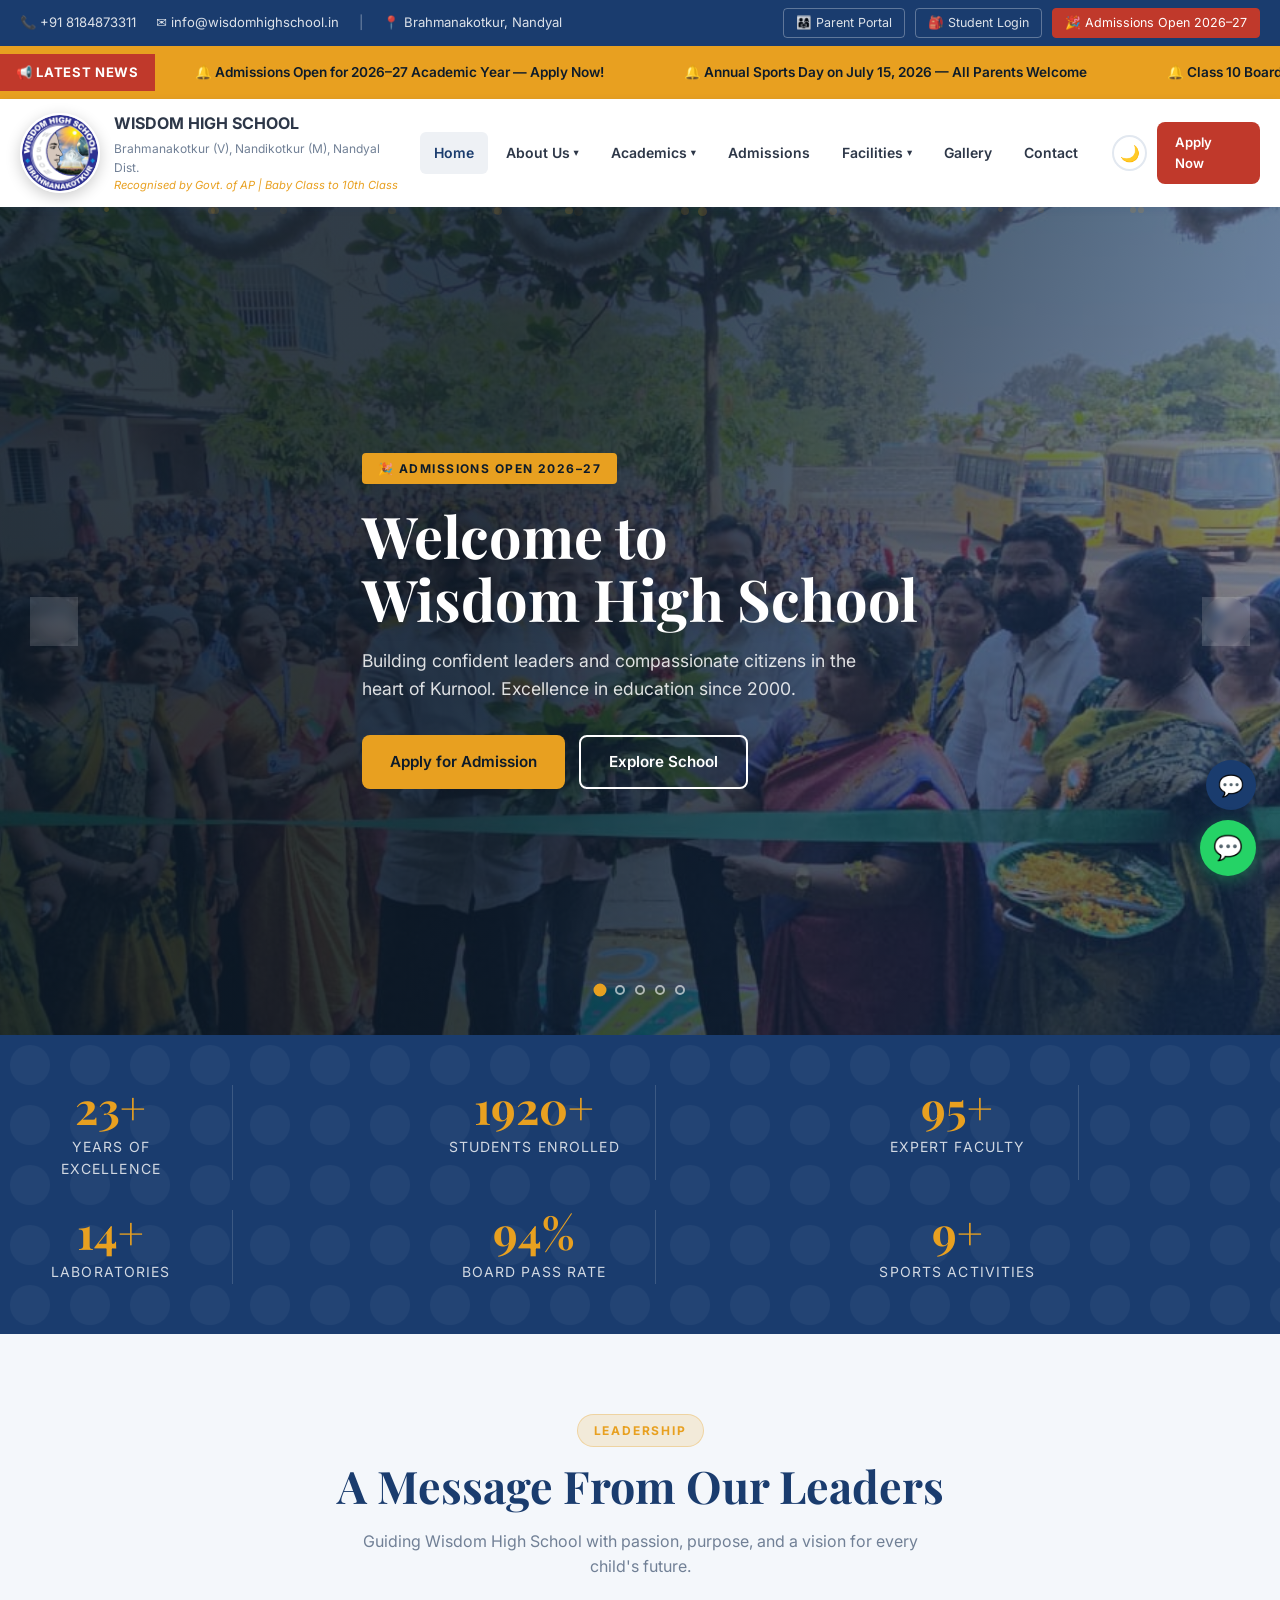
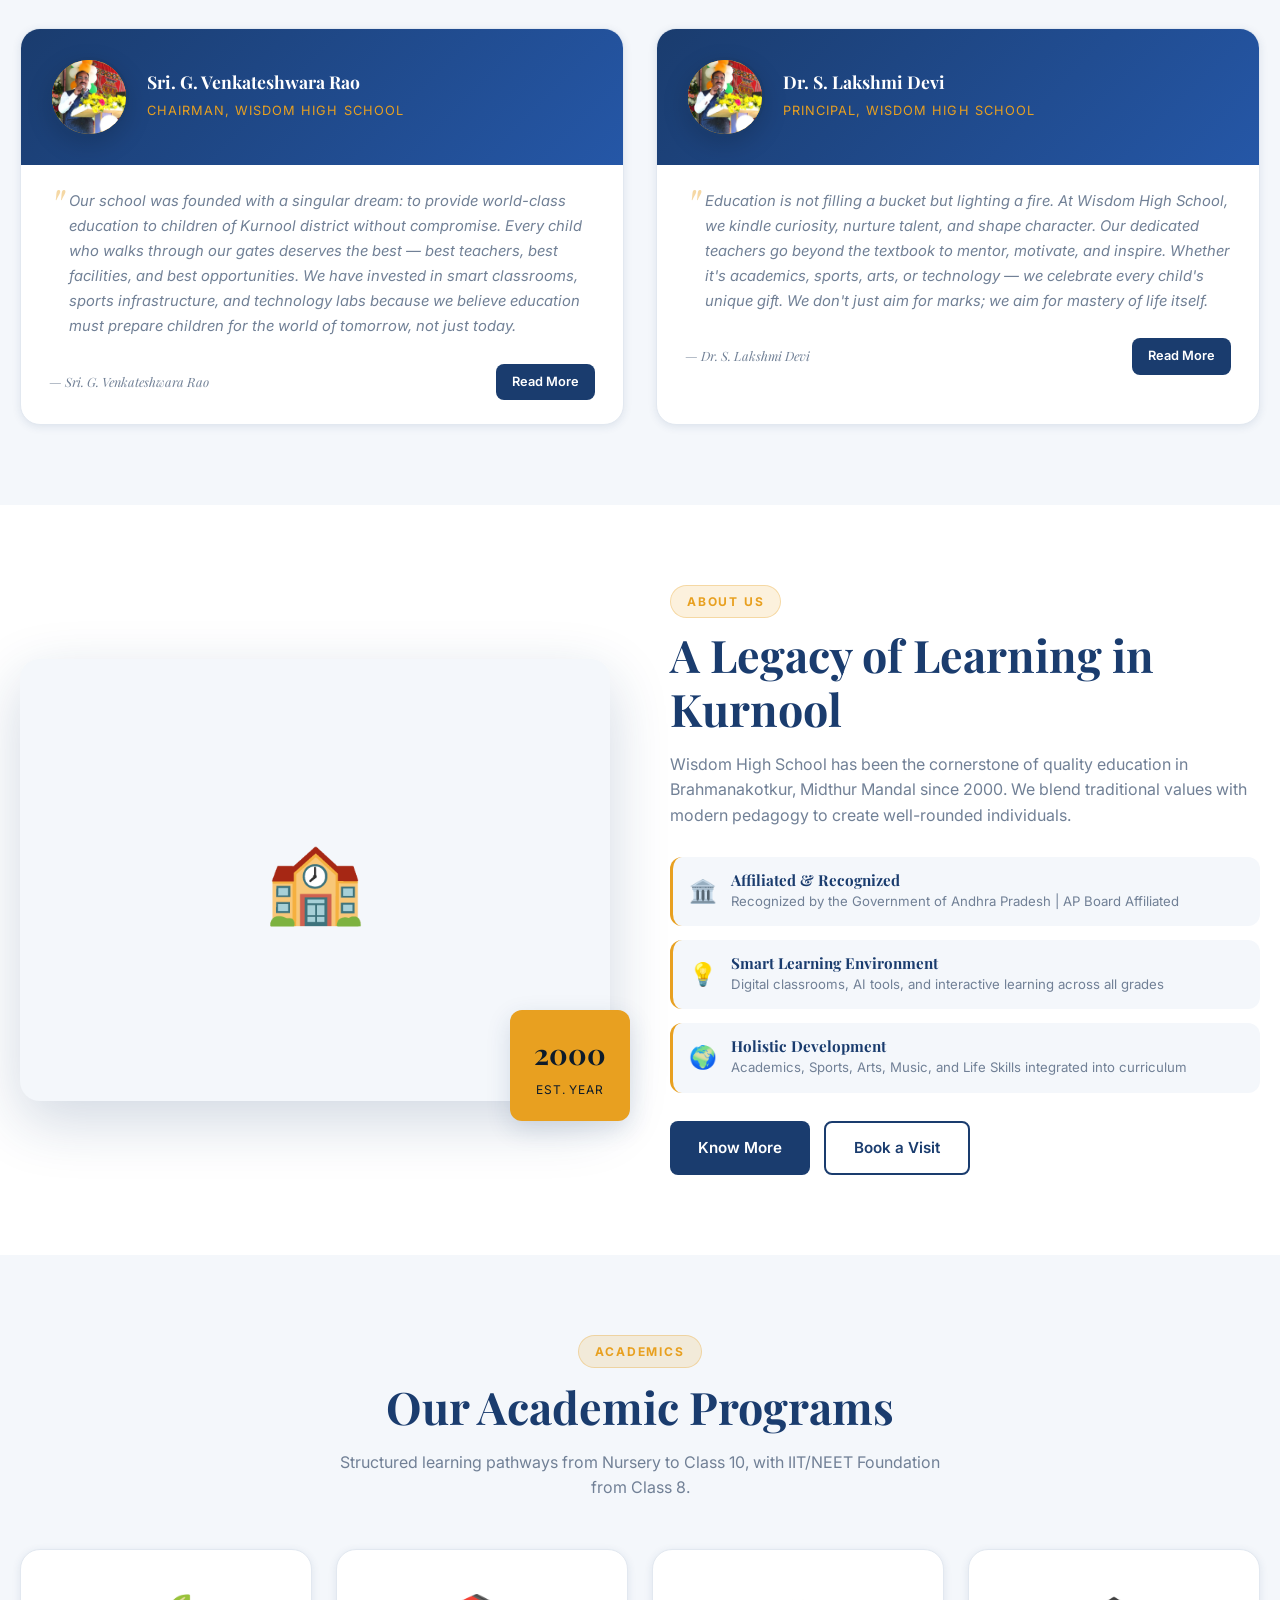
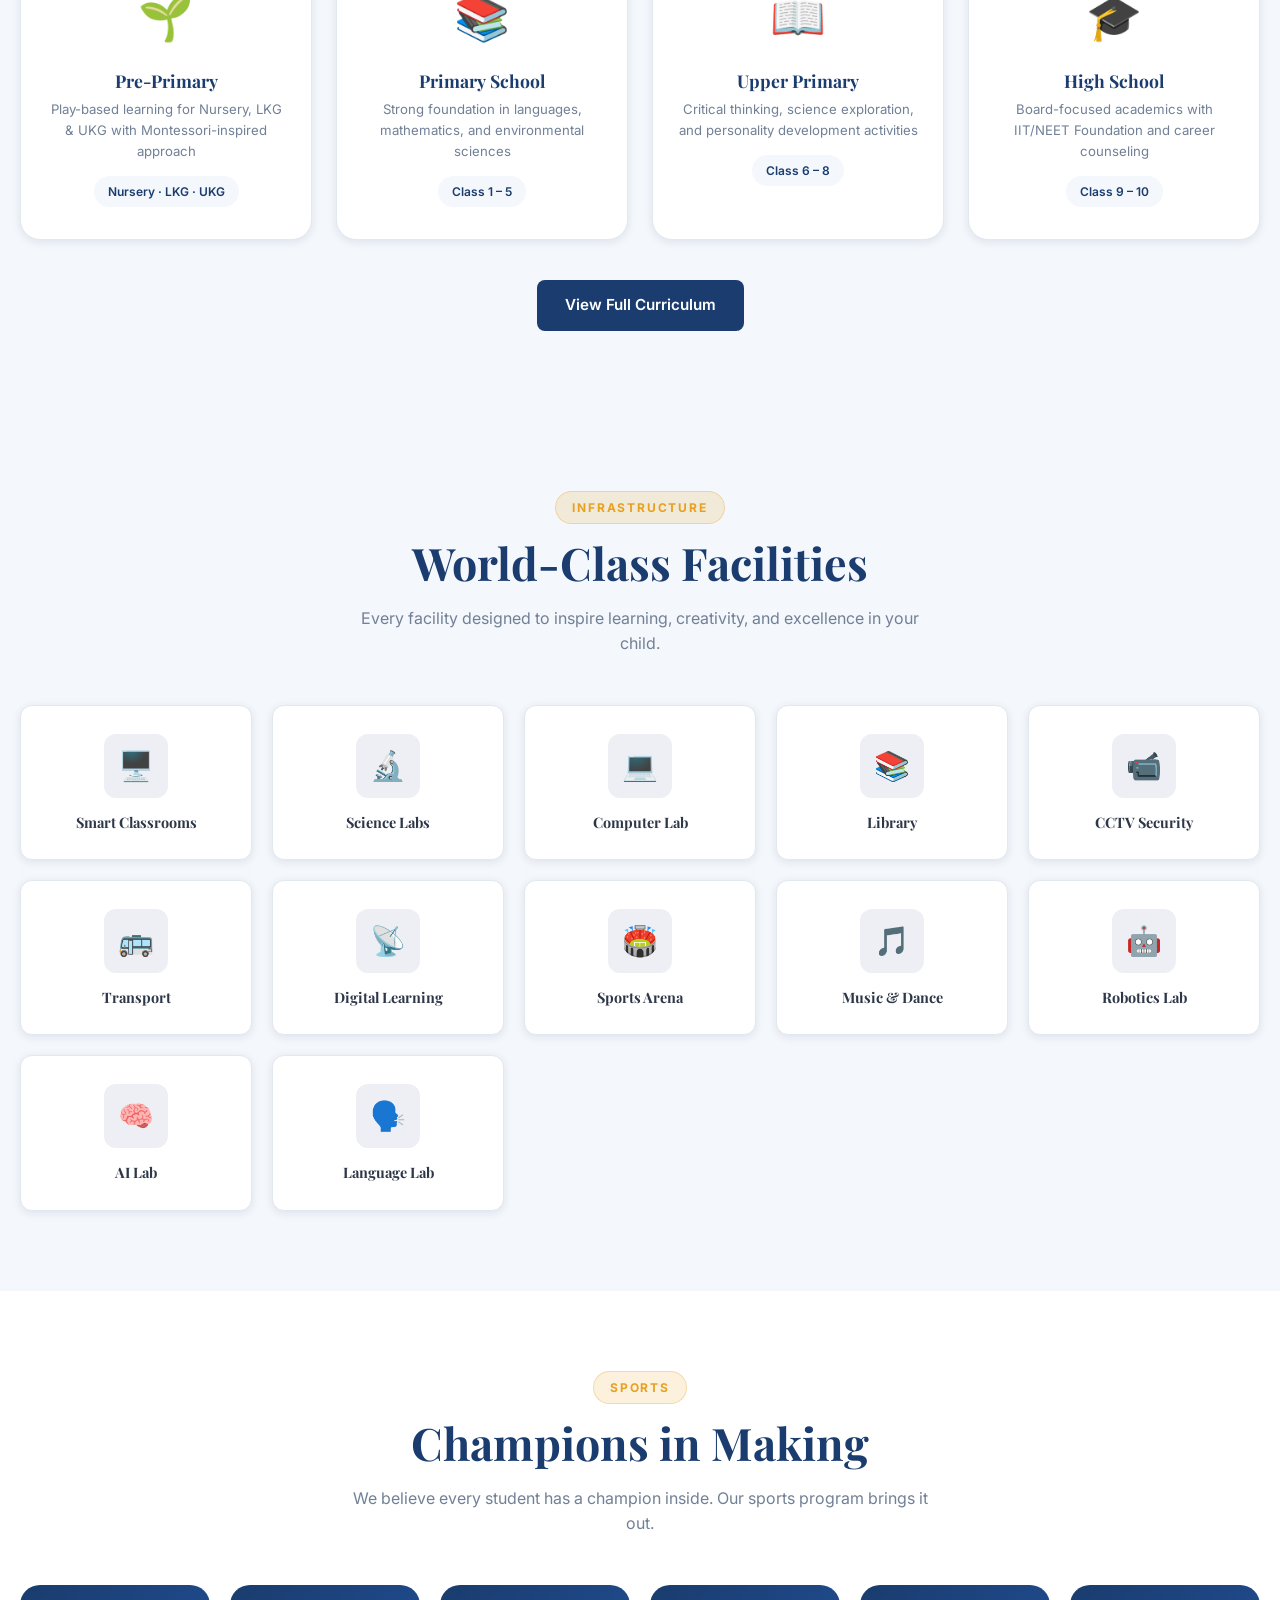
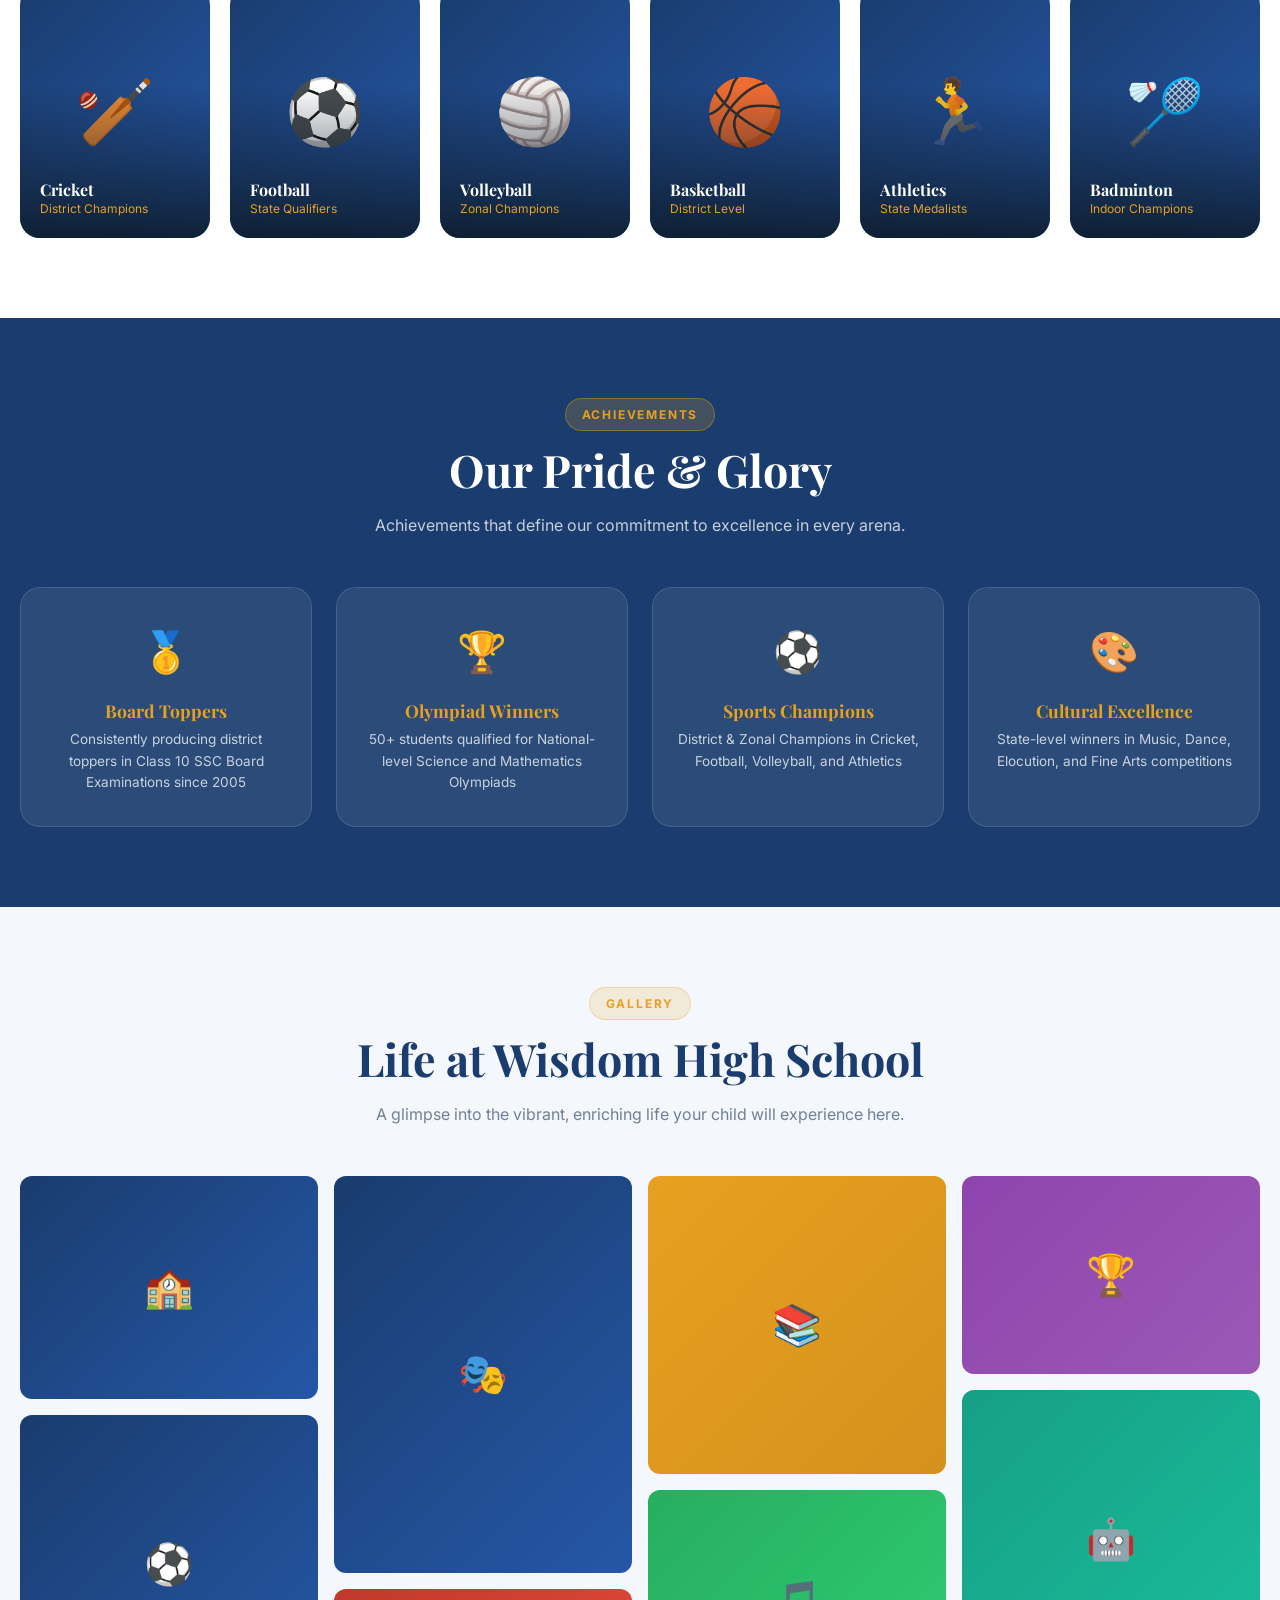
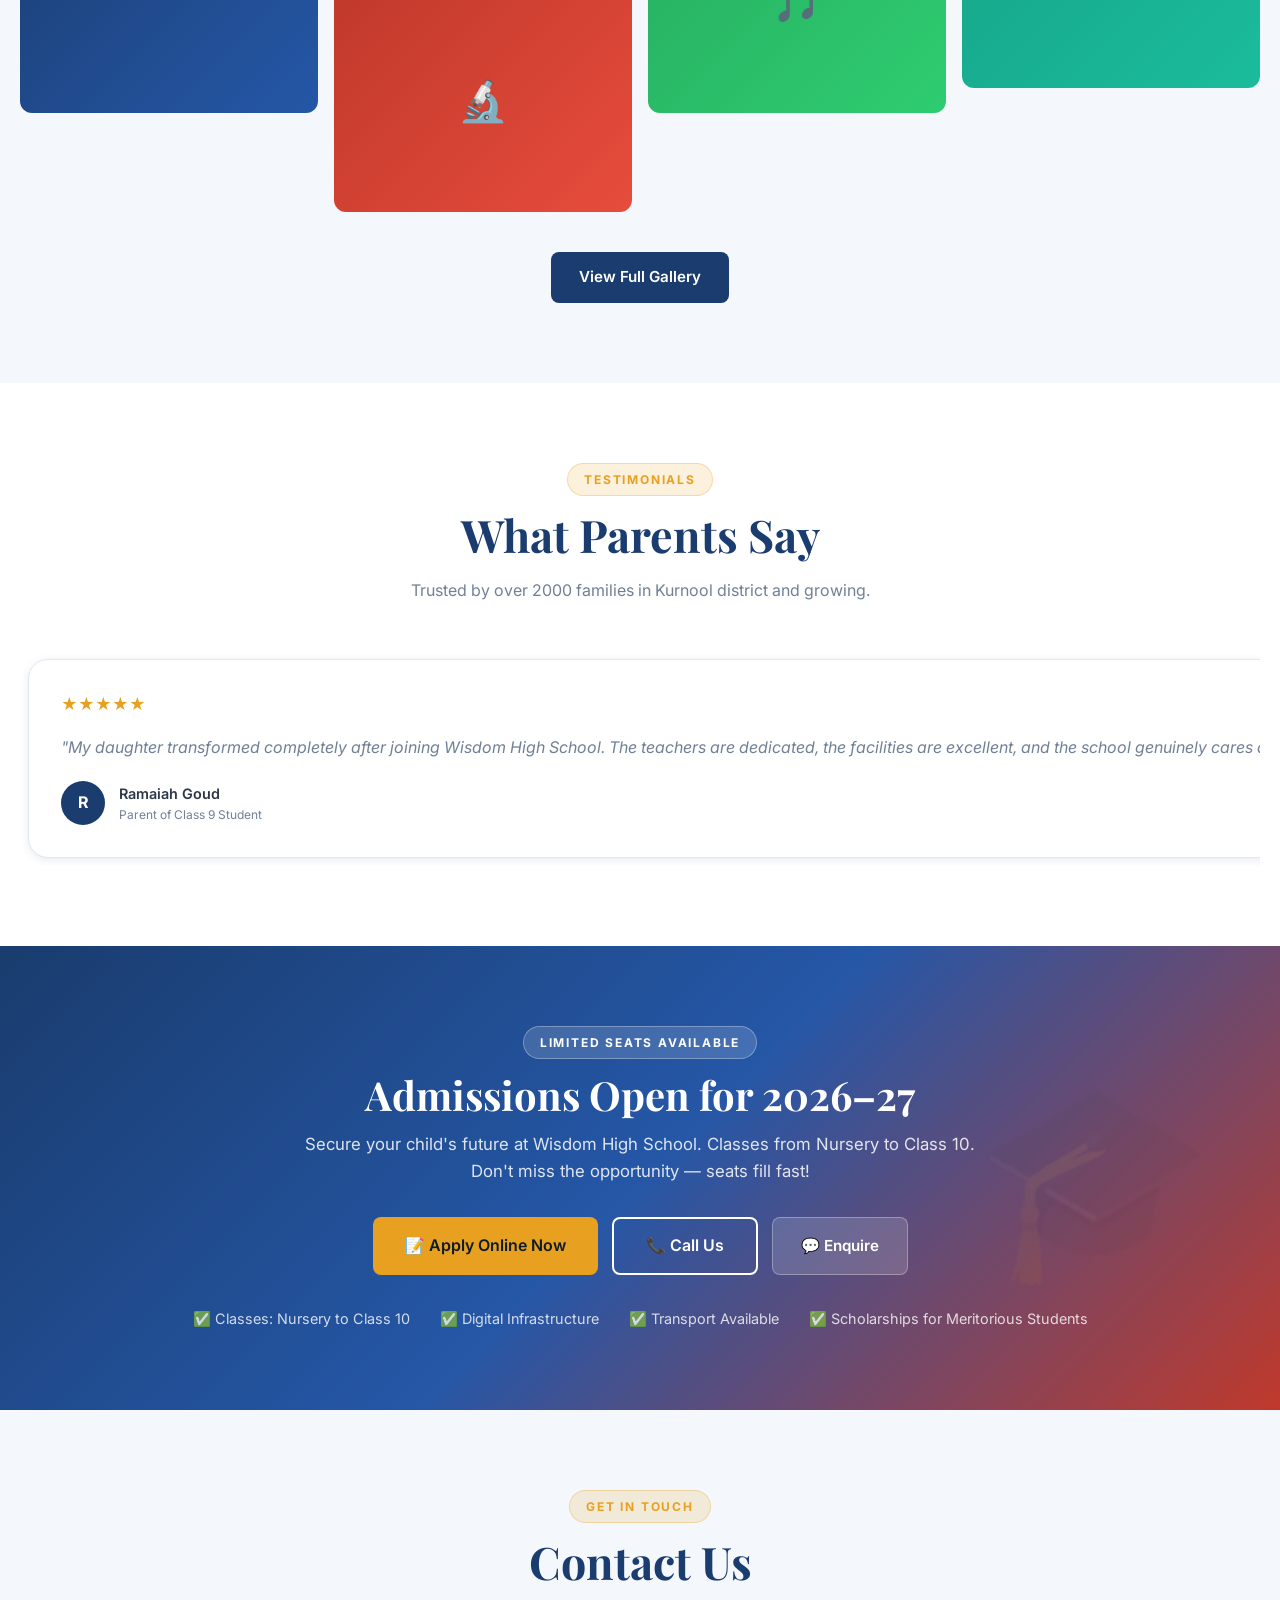
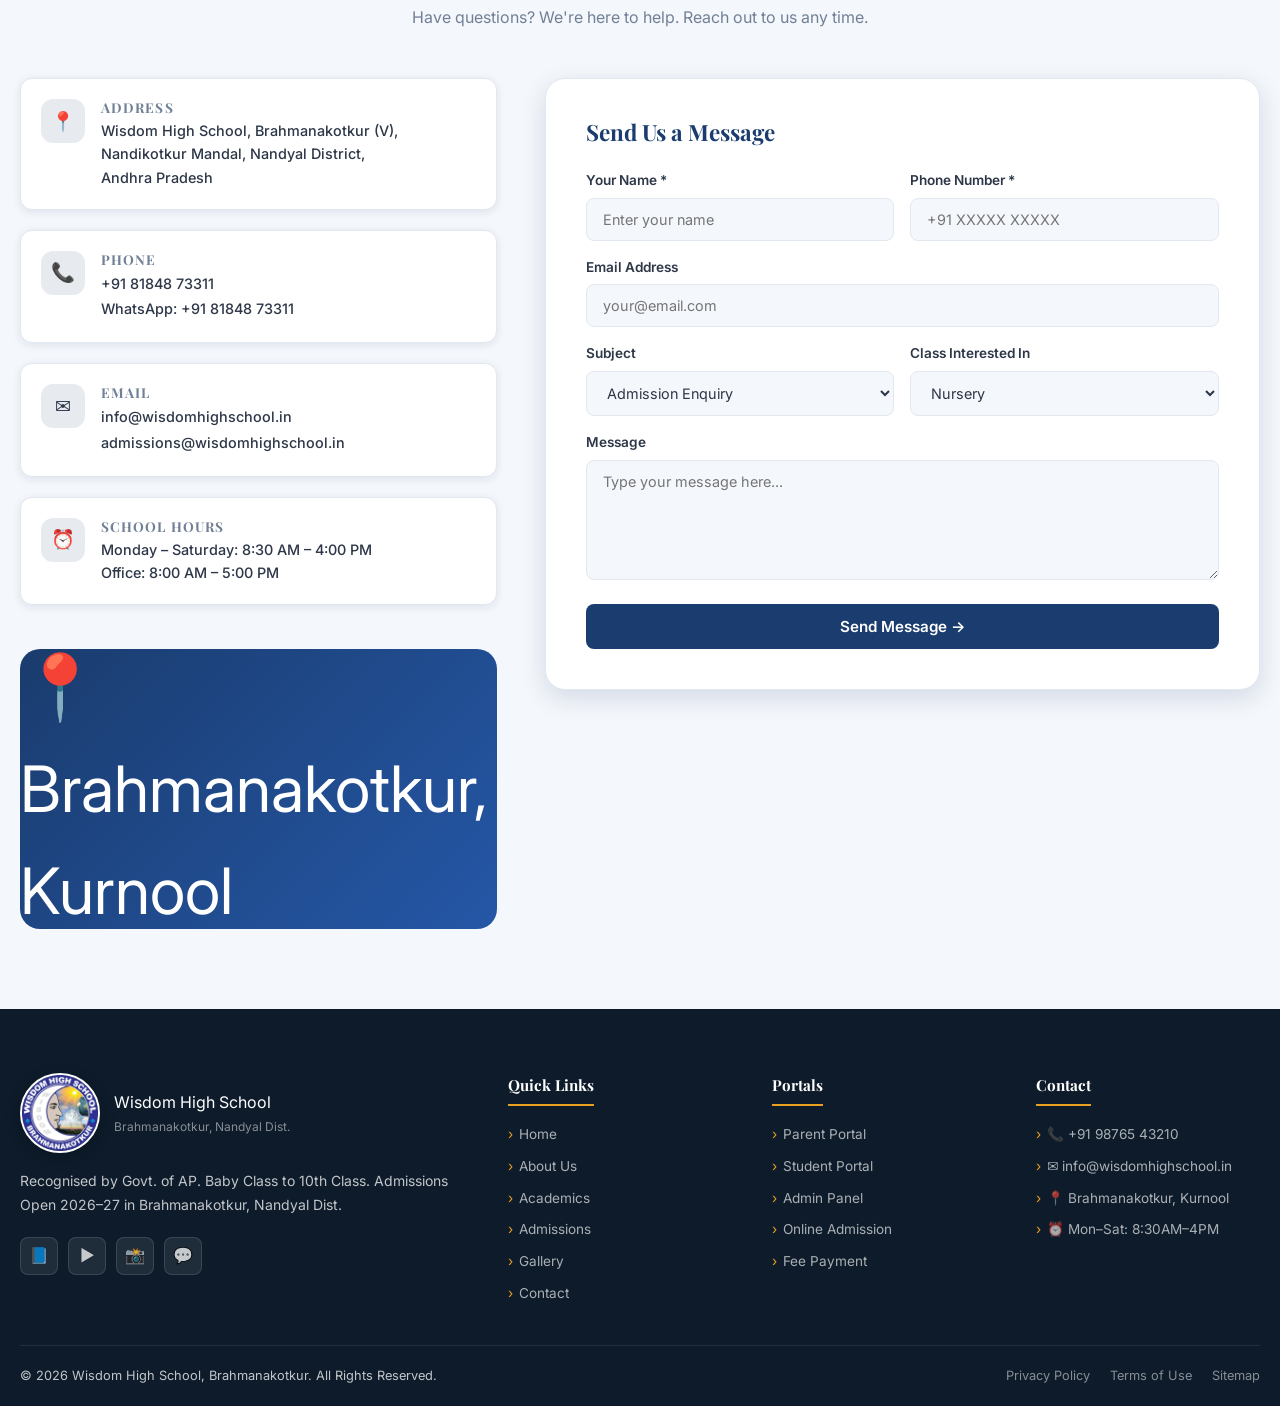
==== index.html @ b9696d8a "Add files via upload" ====
<!DOCTYPE html>
<html lang="en">
<head>
  <meta charset="UTF-8" />
  <meta name="viewport" content="width=device-width, initial-scale=1.0" />
  <title>Wisdom High School | Brahmanakotkur, Nandyal Dist.</title>
  <meta name="description" content="Wisdom High School, Brahmanakotkur, Nandikotkur (M), Nandyal Dist. – Recognised by Govt. of AP. Admissions open 2026–27." />
  <meta name="keywords" content="Wisdom High School, Brahmanakotkur, Nandyal, Nandikotkur, school admissions" />
  <link rel="preconnect" href="https://fonts.googleapis.com" />
  <link href="https://fonts.googleapis.com/css2?family=Playfair+Display:wght@600;700;800&family=Inter:wght@400;500;600;700&display=swap" rel="stylesheet" />
  <link rel="stylesheet" href="assets/css/style.css" />
  <link rel="icon" href="data:image/svg+xml,<svg xmlns='http://www.w3.org/2000/svg' viewBox='0 0 100 100'><text y='.9em' font-size='90'>🏫</text></svg>" />
</head>
<body>

<!-- Loading Screen -->
<div id="loader">
  <div style="background-image: url('assets/icons/logo.jpg');"></div>
  <div class="loader-text">WISDOM HIGH SCHOOL</div>
  <div class="loader-bar"><div class="loader-progress"></div></div>
</div>

<!-- Top Bar -->
<div id="topbar">
  <div class="container">
    <div class="topbar-inner">
      <div class="topbar-left">
        <a href="tel:+91 8184873311">📞 +91 8184873311</a>
        <a href="mailto:info@wisdomhighschool.in">✉️ info@wisdomhighschool.in</a>
        <span style="color:rgba(255,255,255,0.4)">|</span>
        <a href="#"><span>📍</span> Brahmanakotkur, Nandyal</a>
      </div>
      <div class="topbar-right">
        <a href="portal/parent.html">👨‍👩‍👧 Parent Portal</a>
        <a href="portal/student.html">🎒 Student Login</a>
        <a href="admissions.html" class="admission-btn">🎉 Admissions Open 2026–27</a>
      </div>
    </div>
  </div>
</div>

<!-- News Marquee -->
<div id="news-marquee">
  <div style="display:flex;align-items:center;">
    <div class="marquee-label">📢 LATEST NEWS</div>
    <div style="overflow:hidden;flex:1;">
      <div class="marquee-track">
        <span>Admissions Open for 2026–27 Academic Year — Apply Now!</span>
        <span>Annual Sports Day on July 15, 2026 — All Parents Welcome</span>
        <span>Class 10 Board Results: 98% Pass Rate — Congratulations!</span>
        <span>New Robotics Lab Inaugurated — State-of-the-Art Facilities</span>
        <span>Summer Vacation: June 1 – July 10, 2026</span>
        <span>IIT/NEET Foundation Classes Starting August 2026</span>
        <span>Admissions Open for 2026–27 Academic Year — Apply Now!</span>
        <span>Annual Sports Day on July 15, 2026 — All Parents Welcome</span>
        <span>Class 10 Board Results: 98% Pass Rate — Congratulations!</span>
        <span>New Robotics Lab Inaugurated — State-of-the-Art Facilities</span>
        <span>Summer Vacation: June 1 – July 10, 2026</span>
        <span>IIT/NEET Foundation Classes Starting August 2026</span>
      </div>
    </div>
  </div>
</div>

<!-- Header -->
<header id="header">
  <div class="container">
    <div class="header-inner">
      <a href="index.html" class="logo-wrap">
        <div class="logo-icon">
    <img src="assets/icons/logo.jpg" alt="School Logo">
</div>
        <div class="logo-text">
          <div class="school-name"><b>WISDOM HIGH SCHOOL</b></div>
          <div class="school-location">Brahmanakotkur (V), Nandikotkur (M), Nandyal Dist.</div>
          <div class="school-tagline">Recognised by Govt. of AP | Baby Class to 10th Class</div>
        </div>
      </a>
      <nav class="main-nav">
        <div class="nav-item">
          <a href="index.html" class="nav-link active">Home</a>
        </div>
        <div class="nav-item">
          <a href="about.html" class="nav-link">About Us <span class="chevron">▾</span></a>
          <div class="dropdown">
            <a href="about.html#vision">🎯 Vision & Mission</a>
            <a href="about.html#management">👥 Management</a>
            <a href="about.html#faculty">🧑‍🏫 Faculty</a>
            <a href="about.html#timeline">📅 Our Journey</a>
          </div>
        </div>
        <div class="nav-item">
          <a href="academics.html" class="nav-link">Academics <span class="chevron">▾</span></a>
          <div class="dropdown">
            <a href="academics.html#preprimary">🌱 Pre-Primary</a>
            <a href="academics.html#primary">📚 Primary</a>
            <a href="academics.html#secondary">📖 Secondary</a>
            <a href="academics.html#highschool">🎓 High School</a>
            <a href="academics.html#results">🏆 Board Results</a>
          </div>
        </div>
        <div class="nav-item">
          <a href="admissions.html" class="nav-link">Admissions</a>
        </div>
        <div class="nav-item">
          <a href="index.html#facilities" class="nav-link">Facilities <span class="chevron">▾</span></a>
          <div class="dropdown">
            <a href="index.html#facilities">🏛️ Infrastructure</a>
            <a href="index.html#sports">⚽ Sports</a>
            <a href="index.html#facilities">🔬 Labs</a>
            <a href="index.html#facilities">📚 Library</a>
          </div>
        </div>
        <div class="nav-item">
          <a href="gallery.html" class="nav-link">Gallery</a>
        </div>
        <div class="nav-item">
          <a href="contact.html" class="nav-link">Contact</a>
        </div>
      </nav>
      <div class="header-actions">
        <button id="darkToggle" title="Toggle Dark Mode">🌙</button>
        <a href="admissions.html" class="btn btn-accent" style="font-size:0.82rem;padding:10px 18px;">Apply Now</a>
        <button id="mobileMenuBtn" aria-label="Open menu">
          <span></span><span></span><span></span>
        </button>
      </div>
    </div>
    <!-- Mobile Menu -->
    <div id="mobileMenu">
      <a href="index.html" class="mobile-nav-link">🏠 Home</a>
      <a href="about.html" class="mobile-nav-link">ℹ️ About Us</a>
      <a href="academics.html" class="mobile-nav-link">📚 Academics</a>
      <a href="admissions.html" class="mobile-nav-link">📝 Admissions</a>
      <a href="gallery.html" class="mobile-nav-link">🖼️ Gallery</a>
      <a href="contact.html" class="mobile-nav-link">📞 Contact</a>
      <a href="portal/parent.html" class="mobile-nav-link">👨‍👩‍👧 Parent Portal</a>
      <a href="portal/student.html" class="mobile-nav-link">🎒 Student Portal</a>
    </div>
  </div>
</header>

<!-- HERO SECTION -->
<section id="hero">
  <div id="particles"></div>

  <!-- Slide 1 -->
  <div class="hero-slide">
    <div class="hero-bg" style="background-image: url('assets/images/hero-slide-1.jpg');"></div>
    <div class="hero-overlay"></div>
    <div class="container">
      <div class="hero-content">
        <div class="hero-tag">🎉 Admissions Open 2026–27</div>
        <h1>Welcome to<br>Wisdom High School</h1>
        <p>Building confident leaders and compassionate citizens in the heart of Kurnool. Excellence in education since 2000.</p>
        <div class="hero-btns">
          <a href="admissions.html" class="btn btn-secondary">Apply for Admission</a>
          <a href="about.html" class="btn btn-outline">Explore School</a>
        </div>
      </div>
    </div>
  </div>

  <!-- Slide 2 -->
  <div class="hero-slide">
    <div class="hero-bg" style="background-image: url('assets/images/hero-slide-2.jpg');"></div>
    <div class="hero-overlay"></div>
    <div class="container">
      <div class="hero-content">
        <div class="hero-tag">🖥️ Digital Learning</div>
        <h1>Smart Classrooms<br>for Smart Minds</h1>
        <p>State-of-the-art digital infrastructure with interactive boards, AI tools, and digital learning platforms in every classroom.</p>
        <div class="hero-btns">
          <a href="index.html#facilities" class="btn btn-secondary">View Facilities</a>
          <a href="contact.html" class="btn btn-outline">Book a Visit</a>
        </div>
      </div>
    </div>
  </div>

  <!-- Slide 3 -->
  <div class="hero-slide">
    <div class="hero-bg" style="background-image: url('assets/images/hero-slide-3.jpg');"></div>
    <div class="hero-overlay"></div>
    <div class="container">
      <div class="hero-content">
        <div class="hero-tag">⚽ Sports Excellence</div>
        <h1>Champions on<br>Every Field</h1>
        <p>District and State level champions in Cricket, Football, Athletics, and more. Grooming tomorrow's champions today.</p>
        <div class="hero-btns">
          <a href="index.html#sports" class="btn btn-secondary">View Sports</a>
          <a href="index.html#achievements" class="btn btn-outline">Our Achievements</a>
        </div>
      </div>
    </div>
  </div>

  <!-- Slide 4 -->
  <div class="hero-slide">
    <div class="hero-bg" style="background-image: url('assets/images/hero-slide-4.jpg');"></div>
    <div class="hero-overlay"></div>
    <div class="container">
      <div class="hero-content">
        <div class="hero-tag">🔬 IIT / NEET Foundation</div>
        <h1>Your Path to<br>IIT & NEET Starts Here</h1>
        <p>Specialized foundation courses from Class 8 onwards. Expert faculty, structured curriculum, and proven results.</p>
        <div class="hero-btns">
          <a href="academics.html" class="btn btn-secondary">View Academics</a>
          <a href="admissions.html" class="btn btn-outline">Enquire Now</a>
        </div>
      </div>
    </div>
  </div>

  <!-- Slide 5 -->
  <div class="hero-slide">
    <div class="hero-bg" style="background-image: url('assets/images/hero-slide-5.jpg');"></div>
    <div class="hero-overlay"></div>
    <div class="container">
      <div class="hero-content">
        <div class="hero-tag">🏆 25+ Years of Excellence</div>
        <h1>Trusted by<br>2000+ Families</h1>
        <p>A legacy of academic excellence, holistic development, and character building that parents in Kurnool have trusted for over two decades.</p>
        <div class="hero-btns">
          <a href="about.html" class="btn btn-secondary">Our Story</a>
          <a href="gallery.html" class="btn btn-outline">View Gallery</a>
        </div>
      </div>
    </div>
  </div>

  <!-- Controls -->
  <button class="hero-arrow" id="heroPrev">‹</button>
  <button class="hero-arrow" id="heroNext">›</button>
  <div class="hero-controls">
    <div class="hero-dot"></div>
    <div class="hero-dot"></div>
    <div class="hero-dot"></div>
    <div class="hero-dot"></div>
    <div class="hero-dot"></div>
  </div>
</section>

<!-- STATS -->
<section id="stats">
  <div class="container">
    <div class="stats-grid">
      <div class="stat-item" data-aos="zoom-in" data-aos-delay="0">
        <span class="stat-number"><span class="counter" data-target="25">0</span><span class="stat-suffix">+</span></span>
        <span class="stat-label">Years of Excellence</span>
      </div>
      <div class="stat-divider"></div>
      <div class="stat-item" data-aos="zoom-in" data-aos-delay="100">
        <span class="stat-number"><span class="counter" data-target="2000">0</span><span class="stat-suffix">+</span></span>
        <span class="stat-label">Students Enrolled</span>
      </div>
      <div class="stat-divider"></div>
      <div class="stat-item" data-aos="zoom-in" data-aos-delay="200">
        <span class="stat-number"><span class="counter" data-target="100">0</span><span class="stat-suffix">+</span></span>
        <span class="stat-label">Expert Faculty</span>
      </div>
      <div class="stat-divider"></div>
      <div class="stat-item" data-aos="zoom-in" data-aos-delay="300">
        <span class="stat-number"><span class="counter" data-target="15">0</span><span class="stat-suffix">+</span></span>
        <span class="stat-label">Laboratories</span>
      </div>
      <div class="stat-divider"></div>
      <div class="stat-item" data-aos="zoom-in" data-aos-delay="400">
        <span class="stat-number"><span class="counter" data-target="98">0</span><span class="stat-suffix">%</span></span>
        <span class="stat-label">Board Pass Rate</span>
      </div>
      <div class="stat-divider"></div>
      <div class="stat-item" data-aos="zoom-in" data-aos-delay="500">
        <span class="stat-number"><span class="counter" data-target="10">0</span><span class="stat-suffix">+</span></span>
        <span class="stat-label">Sports Activities</span>
      </div>
    </div>
  </div>
</section>

<!-- MESSAGES -->
<section class="section-pad messages-section">
  <div class="container">
    <div class="text-center" data-aos="fade-up">
      <div class="section-tag">Leadership</div>
      <h2 class="section-title">A Message From Our Leaders</h2>
      <p class="section-sub">Guiding Wisdom High School with passion, purpose, and a vision for every child's future.</p>
    </div>
    <div class="messages-grid">
      <!-- Chairman -->
      <div class="message-card" data-aos="fade-right">
        <div class="message-header">
          <div class="message-avatar">
    <img src="assets/images/founder.jpg" alt="Founder - Sri. G. Venkateshwara Rao">
</div><style>.message-avatar{
    width: 80px;
    height: 80px;
    border-radius: 50%;
    overflow: hidden;
    flex-shrink: 0;

    border: 3px solid var(--primary);
    box-shadow: 0 8px 25px rgba(0,0,0,0.15);

    transition: all 0.3s ease;
}

.message-avatar img{
    width: 100%;
    height: 100%;
    object-fit: cover;
    display: block;
}

.message-avatar:hover{
    transform: scale(1.05);
}</style>
          <div class="message-person">
            <h3>Sri. G. Venkateshwara Rao</h3>
            <span>Chairman, Wisdom High School</span>
          </div>
        </div>
        <div class="message-body">
          <p>Our school was founded with a singular dream: to provide world-class education to children of Kurnool district without compromise. Every child who walks through our gates deserves the best — best teachers, best facilities, and best opportunities. We have invested in smart classrooms, sports infrastructure, and technology labs because we believe education must prepare children for the world of tomorrow, not just today.</p>
        </div>
        <div class="message-footer">
          <span class="message-sig">— Sri. G. Venkateshwara Rao</span>
          <a href="about.html#chairman" class="btn btn-primary" style="margin-left:auto;font-size:0.8rem;padding:8px 16px;">Read More</a>
        </div>
      </div>
      <!-- Principal -->
      <div class="message-card" data-aos="fade-left">
        <div class="message-header">
          <div class="message-avatar">
    <img src="assets/images/founder.jpg" alt="Founder - Sri. G. Venkateshwara Rao">
</div>
          <div class="message-person">
            <h3>Dr. S. Lakshmi Devi</h3>
            <span>Principal, Wisdom High School</span>
          </div>
        </div>
        <div class="message-body">
          <p>Education is not filling a bucket but lighting a fire. At Wisdom High School, we kindle curiosity, nurture talent, and shape character. Our dedicated teachers go beyond the textbook to mentor, motivate, and inspire. Whether it's academics, sports, arts, or technology — we celebrate every child's unique gift. We don't just aim for marks; we aim for mastery of life itself.</p>
        </div>
        <div class="message-footer">
          <span class="message-sig">— Dr. S. Lakshmi Devi</span>
          <a href="about.html#principal" class="btn btn-primary" style="margin-left:auto;font-size:0.8rem;padding:8px 16px;">Read More</a>
        </div>
      </div>
    </div>
  </div>
</section>

<!-- ABOUT -->
<section class="section-pad" id="about">
  <div class="container">
    <div class="about-grid">
      <div class="about-img-wrap" data-aos="fade-right">
        <div class="about-img">🏫</div>
        <div class="about-badge">
          <strong>2000</strong>
          <span>Est. Year</span>
        </div>
      </div>
      <div class="about-content" data-aos="fade-left">
        <div class="section-tag">About Us</div>
        <h2 class="section-title">A Legacy of Learning in Kurnool</h2>
        <p style="color:var(--text-muted);margin-bottom:20px;">Wisdom High School has been the cornerstone of quality education in Brahmanakotkur, Midthur Mandal since 2000. We blend traditional values with modern pedagogy to create well-rounded individuals.</p>
        <div class="about-features">
          <div class="about-feature">
            <div class="about-feature-icon">🏛️</div>
            <div>
              <h4>Affiliated & Recognized</h4>
              <p>Recognized by the Government of Andhra Pradesh | AP Board Affiliated</p>
            </div>
          </div>
          <div class="about-feature">
            <div class="about-feature-icon">💡</div>
            <div>
              <h4>Smart Learning Environment</h4>
              <p>Digital classrooms, AI tools, and interactive learning across all grades</p>
            </div>
          </div>
          <div class="about-feature">
            <div class="about-feature-icon">🌍</div>
            <div>
              <h4>Holistic Development</h4>
              <p>Academics, Sports, Arts, Music, and Life Skills integrated into curriculum</p>
            </div>
          </div>
        </div>
        <div style="display:flex;gap:14px;flex-wrap:wrap;">
          <a href="about.html" class="btn btn-primary">Know More</a>
          <a href="contact.html" class="btn btn-outline" style="border-color:var(--primary);color:var(--primary);">Book a Visit</a>
        </div>
      </div>
    </div>
  </div>
</section>

<!-- ACADEMICS -->
<section class="section-pad" id="academics" style="background:var(--light);">
  <div class="container">
    <div class="text-center" data-aos="fade-up">
      <div class="section-tag">Academics</div>
      <h2 class="section-title">Our Academic Programs</h2>
      <p class="section-sub">Structured learning pathways from Nursery to Class 10, with IIT/NEET Foundation from Class 8.</p>
    </div>
    <div class="academics-grid">
      <div class="academic-card" data-aos="zoom-in" data-aos-delay="0">
        <div class="academic-icon">🌱</div>
        <h3>Pre-Primary</h3>
        <p>Play-based learning for Nursery, LKG & UKG with Montessori-inspired approach</p>
        <div class="academic-grades">Nursery · LKG · UKG</div>
      </div>
      <div class="academic-card" data-aos="zoom-in" data-aos-delay="100">
        <div class="academic-icon">📚</div>
        <h3>Primary School</h3>
        <p>Strong foundation in languages, mathematics, and environmental sciences</p>
        <div class="academic-grades">Class 1 – 5</div>
      </div>
      <div class="academic-card" data-aos="zoom-in" data-aos-delay="200">
        <div class="academic-icon">📖</div>
        <h3>Upper Primary</h3>
        <p>Critical thinking, science exploration, and personality development activities</p>
        <div class="academic-grades">Class 6 – 8</div>
      </div>
      <div class="academic-card" data-aos="zoom-in" data-aos-delay="300">
        <div class="academic-icon">🎓</div>
        <h3>High School</h3>
        <p>Board-focused academics with IIT/NEET Foundation and career counseling</p>
        <div class="academic-grades">Class 9 – 10</div>
      </div>
    </div>
    <div class="text-center" style="margin-top:40px;">
      <a href="academics.html" class="btn btn-primary">View Full Curriculum</a>
    </div>
  </div>
</section>

<!-- FACILITIES -->
<section class="section-pad facilities-section" id="facilities">
  <div class="container">
    <div class="text-center" data-aos="fade-up">
      <div class="section-tag">Infrastructure</div>
      <h2 class="section-title">World-Class Facilities</h2>
      <p class="section-sub">Every facility designed to inspire learning, creativity, and excellence in your child.</p>
    </div>
    <div class="facilities-grid">
      <div class="facility-card" data-aos="fade-up" data-aos-delay="0">
        <div class="facility-icon-wrap">🖥️</div>
        <h4>Smart Classrooms</h4>
      </div>
      <div class="facility-card" data-aos="fade-up" data-aos-delay="50">
        <div class="facility-icon-wrap">🔬</div>
        <h4>Science Labs</h4>
      </div>
      <div class="facility-card" data-aos="fade-up" data-aos-delay="100">
        <div class="facility-icon-wrap">💻</div>
        <h4>Computer Lab</h4>
      </div>
      <div class="facility-card" data-aos="fade-up" data-aos-delay="150">
        <div class="facility-icon-wrap">📚</div>
        <h4>Library</h4>
      </div>
      <div class="facility-card" data-aos="fade-up" data-aos-delay="200">
        <div class="facility-icon-wrap">📹</div>
        <h4>CCTV Security</h4>
      </div>
      <div class="facility-card" data-aos="fade-up" data-aos-delay="250">
        <div class="facility-icon-wrap">🚌</div>
        <h4>Transport</h4>
      </div>
      <div class="facility-card" data-aos="fade-up" data-aos-delay="300">
        <div class="facility-icon-wrap">📡</div>
        <h4>Digital Learning</h4>
      </div>
      <div class="facility-card" data-aos="fade-up" data-aos-delay="350">
        <div class="facility-icon-wrap">🏟️</div>
        <h4>Sports Arena</h4>
      </div>
      <div class="facility-card" data-aos="fade-up" data-aos-delay="400">
        <div class="facility-icon-wrap">🎵</div>
        <h4>Music & Dance</h4>
      </div>
      <div class="facility-card" data-aos="fade-up" data-aos-delay="450">
        <div class="facility-icon-wrap">🤖</div>
        <h4>Robotics Lab</h4>
      </div>
      <div class="facility-card" data-aos="fade-up" data-aos-delay="500">
        <div class="facility-icon-wrap">🧠</div>
        <h4>AI Lab</h4>
      </div>
      <div class="facility-card" data-aos="fade-up" data-aos-delay="550">
        <div class="facility-icon-wrap">🗣️</div>
        <h4>Language Lab</h4>
      </div>
    </div>
  </div>
</section>

<!-- SPORTS -->
<section class="section-pad" id="sports">
  <div class="container">
    <div class="text-center" data-aos="fade-up">
      <div class="section-tag">Sports</div>
      <h2 class="section-title">Champions in Making</h2>
      <p class="section-sub">We believe every student has a champion inside. Our sports program brings it out.</p>
    </div>
    <div class="sports-grid">
      <div class="sport-card" data-aos="zoom-in" data-aos-delay="0">
        <div class="sport-bg">🏏</div>
        <div class="sport-overlay">
          <h4>Cricket</h4>
          <span>District Champions</span>
        </div>
      </div>
      <div class="sport-card" data-aos="zoom-in" data-aos-delay="50">
        <div class="sport-bg">⚽</div>
        <div class="sport-overlay">
          <h4>Football</h4>
          <span>State Qualifiers</span>
        </div>
      </div>
      <div class="sport-card" data-aos="zoom-in" data-aos-delay="100">
        <div class="sport-bg">🏐</div>
        <div class="sport-overlay">
          <h4>Volleyball</h4>
          <span>Zonal Champions</span>
        </div>
      </div>
      <div class="sport-card" data-aos="zoom-in" data-aos-delay="150">
        <div class="sport-bg">🏀</div>
        <div class="sport-overlay">
          <h4>Basketball</h4>
          <span>District Level</span>
        </div>
      </div>
      <div class="sport-card" data-aos="zoom-in" data-aos-delay="200">
        <div class="sport-bg">🏃</div>
        <div class="sport-overlay">
          <h4>Athletics</h4>
          <span>State Medalists</span>
        </div>
      </div>
      <div class="sport-card" data-aos="zoom-in" data-aos-delay="250">
        <div class="sport-bg">🏸</div>
        <div class="sport-overlay">
          <h4>Badminton</h4>
          <span>Indoor Champions</span>
        </div>
      </div>
    </div>
  </div>
</section>

<!-- ACHIEVEMENTS -->
<section class="section-pad achievements-section" id="achievements">
  <div class="container">
    <div class="text-center" data-aos="fade-up">
      <div class="section-tag" style="background:rgba(232,160,32,0.2);border-color:rgba(232,160,32,0.4);">Achievements</div>
      <h2 class="section-title" style="color:var(--white);">Our Pride & Glory</h2>
      <p class="section-sub" style="color:rgba(255,255,255,0.75);">Achievements that define our commitment to excellence in every arena.</p>
    </div>
    <div class="achievements-grid">
      <div class="achievement-card" data-aos="fade-up" data-aos-delay="0">
        <div class="achievement-icon">🥇</div>
        <h3>Board Toppers</h3>
        <p>Consistently producing district toppers in Class 10 SSC Board Examinations since 2005</p>
      </div>
      <div class="achievement-card" data-aos="fade-up" data-aos-delay="100">
        <div class="achievement-icon">🏆</div>
        <h3>Olympiad Winners</h3>
        <p>50+ students qualified for National-level Science and Mathematics Olympiads</p>
      </div>
      <div class="achievement-card" data-aos="fade-up" data-aos-delay="200">
        <div class="achievement-icon">⚽</div>
        <h3>Sports Champions</h3>
        <p>District & Zonal Champions in Cricket, Football, Volleyball, and Athletics</p>
      </div>
      <div class="achievement-card" data-aos="fade-up" data-aos-delay="300">
        <div class="achievement-icon">🎨</div>
        <h3>Cultural Excellence</h3>
        <p>State-level winners in Music, Dance, Elocution, and Fine Arts competitions</p>
      </div>
    </div>
  </div>
</section>

<!-- GALLERY PREVIEW -->
<section class="section-pad gallery-section">
  <div class="container">
    <div class="text-center" data-aos="fade-up">
      <div class="section-tag">Gallery</div>
      <h2 class="section-title">Life at Wisdom High School</h2>
      <p class="section-sub">A glimpse into the vibrant, enriching life your child will experience here.</p>
    </div>
    <div class="gallery-masonry" data-aos="fade-up">
      <div class="gallery-item" data-cat="campus">
        <div class="gallery-placeholder" style="aspect-ratio:4/3;">🏫</div>
        <div class="gallery-overlay">🔍</div>
      </div>
      <div class="gallery-item" data-cat="sports">
        <div class="gallery-placeholder" style="aspect-ratio:1/1;">⚽</div>
        <div class="gallery-overlay">🔍</div>
      </div>
      <div class="gallery-item" data-cat="events">
        <div class="gallery-placeholder" style="aspect-ratio:3/4;">🎭</div>
        <div class="gallery-overlay">🔍</div>
      </div>
      <div class="gallery-item" data-cat="labs">
        <div class="gallery-placeholder" style="aspect-ratio:4/3;background:linear-gradient(135deg,#C0392B,#e74c3c);">🔬</div>
        <div class="gallery-overlay">🔍</div>
      </div>
      <div class="gallery-item" data-cat="campus">
        <div class="gallery-placeholder" style="aspect-ratio:1/1;background:linear-gradient(135deg,#E8A020,#d4911c);">📚</div>
        <div class="gallery-overlay">🔍</div>
      </div>
      <div class="gallery-item" data-cat="events">
        <div class="gallery-placeholder" style="aspect-ratio:4/3;background:linear-gradient(135deg,#27ae60,#2ecc71);">🎵</div>
        <div class="gallery-overlay">🔍</div>
      </div>
      <div class="gallery-item" data-cat="sports">
        <div class="gallery-placeholder" style="aspect-ratio:3/2;background:linear-gradient(135deg,#8e44ad,#9b59b6);">🏆</div>
        <div class="gallery-overlay">🔍</div>
      </div>
      <div class="gallery-item" data-cat="labs">
        <div class="gallery-placeholder" style="aspect-ratio:1/1;background:linear-gradient(135deg,#16a085,#1abc9c);">🤖</div>
        <div class="gallery-overlay">🔍</div>
      </div>
    </div>
    <div class="text-center" style="margin-top:40px;">
      <a href="gallery.html" class="btn btn-primary">View Full Gallery</a>
    </div>
  </div>
</section>

<!-- TESTIMONIALS -->
<section class="section-pad testimonials-section">
  <div class="container">
    <div class="text-center" data-aos="fade-up">
      <div class="section-tag">Testimonials</div>
      <h2 class="section-title">What Parents Say</h2>
      <p class="section-sub">Trusted by over 2000 families in Kurnool district and growing.</p>
    </div>
    <div class="testimonials-wrap" style="overflow:hidden;" data-aos="fade-up">
      <div class="testimonials-track">
        <div class="testimonial-card">
          <div class="testimonial-stars">★★★★★</div>
          <p class="testimonial-text">"My daughter transformed completely after joining Wisdom High School. The teachers are dedicated, the facilities are excellent, and the school genuinely cares about every child."</p>
          <div class="testimonial-author">
            <div class="testimonial-avatar">R</div>
            <div>
              <div class="testimonial-name">Ramaiah Goud</div>
              <div class="testimonial-role">Parent of Class 9 Student</div>
            </div>
          </div>
        </div>
        <div class="testimonial-card">
          <div class="testimonial-stars">★★★★★</div>
          <p class="testimonial-text">"The smart classrooms and digital learning tools are amazing. My son loves going to school every day. His grades improved significantly and he participates in so many activities."</p>
          <div class="testimonial-author">
            <div class="testimonial-avatar">S</div>
            <div>
              <div class="testimonial-name">Suresh Kumar</div>
              <div class="testimonial-role">Parent of Class 7 Student</div>
            </div>
          </div>
        </div>
        <div class="testimonial-card">
          <div class="testimonial-stars">★★★★★</div>
          <p class="testimonial-text">"Wisdom High School is the best decision we made for our children. The IIT foundation classes are excellent and the faculty is highly experienced. Highly recommend!"</p>
          <div class="testimonial-author">
            <div class="testimonial-avatar">L</div>
            <div>
              <div class="testimonial-name">Lakshmi Narayana</div>
              <div class="testimonial-role">Parent of Class 10 Student</div>
            </div>
          </div>
        </div>
        <div class="testimonial-card">
          <div class="testimonial-stars">★★★★★</div>
          <p class="testimonial-text">"The principal and staff are very supportive and responsive. They keep parents informed regularly through the parent portal. A truly modern school with old-school values."</p>
          <div class="testimonial-author">
            <div class="testimonial-avatar">P</div>
            <div>
              <div class="testimonial-name">Padma Venkat</div>
              <div class="testimonial-role">Parent of Class 5 Student</div>
            </div>
          </div>
        </div>
        <div class="testimonial-card">
          <div class="testimonial-stars">★★★★★</div>
          <p class="testimonial-text">"My son won the district cricket championship representing Wisdom High School. The sports coaching here is top class! Great school for overall development."</p>
          <div class="testimonial-author">
            <div class="testimonial-avatar">V</div>
            <div>
              <div class="testimonial-name">Venkata Rao</div>
              <div class="testimonial-role">Parent of Class 8 Student</div>
            </div>
          </div>
        </div>
      </div>
    </div>
  </div>
</section>

<!-- ADMISSION CTA -->
<section class="section-pad admission-cta" id="admission-cta">
  <div class="container">
    <div class="cta-inner" data-aos="fade-up">
      <div class="section-tag" style="background:rgba(255,255,255,0.15);color:var(--white);border-color:rgba(255,255,255,0.3);">Limited Seats Available</div>
      <h2>Admissions Open for 2026–27</h2>
      <p>Secure your child's future at Wisdom High School. Classes from Nursery to Class 10.<br>Don't miss the opportunity — seats fill fast!</p>
      <div class="cta-btns">
        <a href="admissions.html" class="btn btn-secondary" style="font-size:1rem;padding:14px 32px;">📝 Apply Online Now</a>
        <a href="tel:+918184873311" class="btn btn-outline" style="font-size:1rem;padding:14px 32px;">📞 Call Us</a>
        <a href="https://wa.me/918184873311" class="btn" style="background:rgba(255,255,255,0.15);color:white;border:1px solid rgba(255,255,255,0.3);">💬 Enquire</a>
      </div>
      <div class="cta-info">
        <div class="cta-info-item">✅ Classes: Nursery to Class 10</div>
        <div class="cta-info-item">✅ Digital Infrastructure</div>
        <div class="cta-info-item">✅ Transport Available</div>
        <div class="cta-info-item">✅ Scholarships for Meritorious Students</div>
      </div>
    </div>
  </div>
</section>

<!-- CONTACT -->
<section class="section-pad contact-section">
  <div class="container">
    <div class="text-center" data-aos="fade-up">
      <div class="section-tag">Get in Touch</div>
      <h2 class="section-title">Contact Us</h2>
      <p class="section-sub">Have questions? We're here to help. Reach out to us any time.</p>
    </div>
    <div class="contact-grid">
      <div class="contact-info" data-aos="fade-right">
        <div class="contact-card">
          <div class="contact-card-icon">📍</div>
          <div>
            <h4>Address</h4>
            <p>Wisdom High School, Brahmanakotkur (V),<br>Nandikotkur Mandal, Nandyal District,<br>Andhra Pradesh</p>
          </div>
        </div>
        <div class="contact-card">
          <div class="contact-card-icon">📞</div>
          <div>
            <h4>Phone</h4>
            <a href="tel:+918184873311">+91 81848 73311</a><br>
            <a href="https://wa.me/918184873311">WhatsApp: +91 81848 73311</a>
          </div>
        </div>
        <div class="contact-card">
          <div class="contact-card-icon">✉️</div>
          <div>
            <h4>Email</h4>
            <a href="mailto:info@wisdomhighschool.in">info@wisdomhighschool.in</a><br>
            <a href="mailto:admissions@wisdomhighschool.in">admissions@wisdomhighschool.in</a>
          </div>
        </div>
        <div class="contact-card">
          <div class="contact-card-icon">⏰</div>
          <div>
            <h4>School Hours</h4>
            <p>Monday – Saturday: 8:30 AM – 4:00 PM<br>Office: 8:00 AM – 5:00 PM</p>
          </div>
        </div>
        <div class="map-wrap">📍 Brahmanakotkur, Kurnool</div>
      </div>
      <div class="contact-form" data-aos="fade-left">
        <h3>Send Us a Message</h3>
        <form id="contactForm">
          <div class="form-row">
            <div class="form-group">
              <label>Your Name *</label>
              <input type="text" class="form-control" placeholder="Enter your name" required />
            </div>
            <div class="form-group">
              <label>Phone Number *</label>
              <input type="tel" class="form-control" placeholder="+91 XXXXX XXXXX" required />
            </div>
          </div>
          <div class="form-group">
            <label>Email Address</label>
            <input type="email" class="form-control" placeholder="your@email.com" />
          </div>
          <div class="form-row">
            <div class="form-group">
              <label>Subject</label>
              <select class="form-control">
                <option>Admission Enquiry</option>
                <option>Fee Structure</option>
                <option>Transport</option>
                <option>General Enquiry</option>
                <option>Other</option>
              </select>
            </div>
            <div class="form-group">
              <label>Class Interested In</label>
              <select class="form-control">
                <option>Nursery</option>
                <option>LKG / UKG</option>
                <option>Class 1–5</option>
                <option>Class 6–8</option>
                <option>Class 9–10</option>
              </select>
            </div>
          </div>
          <div class="form-group">
            <label>Message</label>
            <textarea class="form-control" rows="4" placeholder="Type your message here..."></textarea>
          </div>
          <button type="submit" class="btn btn-primary" style="width:100%;justify-content:center;">Send Message →</button>
        </form>
      </div>
    </div>
  </div>
</section>

<!-- FOOTER -->
<footer id="footer">
  <div class="footer-top">
    <div class="container">
      <div class="footer-grid">
        <div class="footer-brand">
            <a href="index.html" class="logo-wrap footer-logo-wrap">
    
    <div class="logo-icon footer-logo">
        <img src="assets/icons/logo.jpg" alt="Wisdom High School Logo">
    </div>

    <div class="logo-text">
        <div class="school-name">Wisdom High School</div>
        <div class="school-location">Brahmanakotkur, Nandyal Dist.</div>
    </div>

</a>
          <p>Recognised by Govt. of AP. Baby Class to 10th Class. Admissions Open 2026–27 in Brahmanakotkur, Nandyal Dist.</p>
          <div class="footer-social">
            <a href="#" class="social-btn" title="Facebook">📘</a>
            <a href="#" class="social-btn" title="YouTube">▶️</a>
            <a href="#" class="social-btn" title="Instagram">📸</a>
            <a href="https://wa.me/918184873311" class="social-btn" title="WhatsApp">💬</a>
          </div>
        </div>
        <div class="footer-col">
          <h4>Quick Links</h4>
          <div class="footer-links">
            <a href="index.html">Home</a>
            <a href="about.html">About Us</a>
            <a href="academics.html">Academics</a>
            <a href="admissions.html">Admissions</a>
            <a href="gallery.html">Gallery</a>
            <a href="contact.html">Contact</a>
          </div>
        </div>
        <div class="footer-col">
          <h4>Portals</h4>
          <div class="footer-links">
            <a href="portal/parent.html">Parent Portal</a>
            <a href="portal/student.html">Student Portal</a>
            <a href="admin/index.html">Admin Panel</a>
            <a href="admissions.html#online">Online Admission</a>
            <a href="admissions.html#fee">Fee Payment</a>
          </div>
        </div>
        <div class="footer-col">
          <h4>Contact</h4>
          <div class="footer-links">
            <a href="tel:+919876543210">📞 +91 98765 43210</a>
            <a href="mailto:info@wisdomhighschool.in">✉️ info@wisdomhighschool.in</a>
            <a href="#">📍 Brahmanakotkur, Kurnool</a>
            <a href="#">⏰ Mon–Sat: 8:30AM–4PM</a>
          </div>
        </div>
      </div>
    </div>
  </div>
  <div class="container">
    <div class="footer-bottom">
      <p>© 2026 Wisdom High School, Brahmanakotkur. All Rights Reserved.</p>
      <div class="footer-bottom-links">
        <a href="#">Privacy Policy</a>
        <a href="#">Terms of Use</a>
        <a href="#">Sitemap</a>
      </div>
    </div>
  </div>
</footer>

<!-- Floating Buttons -->
<a href="https://wa.me/919876543210" id="whatsappFloat" target="_blank" title="Chat on WhatsApp">💬</a>
<button id="scrollTop" title="Scroll to Top">↑</button>

<!-- Chatbot -->
<div id="chatbot">
  <div id="chatWindow">
    <div class="chat-header">
      <div style="font-size:1.5rem;">🤖</div>
      <div class="chat-header-info">
        <h4>Wisdom Bot</h4>
        <span>🟢 Online</span>
      </div>
    </div>
    <div class="chat-messages"></div>
    <div class="chat-input-wrap">
      <input type="text" class="chat-input" placeholder="Type a message..." />
      <button class="chat-send">➤</button>
    </div>
  </div>
  <button id="chatToggle" title="Chat with us">💬</button>
</div>

<script src="assets/js/main.js"></script>
</body>
</html>
---- assets/css/style.css ----
/* ============================================================
   WISDOM HIGH SCHOOL - Main Stylesheet
   Color Palette:
   --primary:    #1A3C6E  (Deep Navy Blue)
   --secondary:  #E8A020  (Gold/Amber)
   --accent:     #C0392B  (Ruby Red)
   --light:      #F4F7FB  (Off White)
   --dark:       #0D1B2A  (Near Black)
   --text:       #2D3748  (Slate Gray)
   ============================================================ */

/* ── CSS Variables ── */
:root {
  --primary:    #1A3C6E;
  --primary-light: #2557A7;
  --secondary:  #E8A020;
  --accent:     #C0392B;
  --light:      #F4F7FB;
  --white:      #FFFFFF;
  --dark:       #0D1B2A;
  --text:       #2D3748;
  --text-muted: #718096;
  --border:     #E2E8F0;
  --shadow-sm:  0 2px 8px rgba(26,60,110,0.10);
  --shadow-md:  0 8px 24px rgba(26,60,110,0.15);
  --shadow-lg:  0 20px 60px rgba(26,60,110,0.20);
  --radius:     12px;
  --radius-lg:  20px;
  --transition: all 0.3s cubic-bezier(0.4,0,0.2,1);
  --font-display: 'Playfair Display', Georgia, serif;
  --font-body:    'Inter', system-ui, sans-serif;
}

/* Dark Mode */
body.dark-mode {
  --light:    #0D1B2A;
  --white:    #1A2535;
  --dark:     #F4F7FB;
  --text:     #CBD5E0;
  --border:   #2D3748;
  --shadow-sm: 0 2px 8px rgba(0,0,0,0.4);
  --shadow-md: 0 8px 24px rgba(0,0,0,0.4);
}

/* ── Reset & Base ── */
*, *::before, *::after { box-sizing: border-box; margin: 0; padding: 0; }

html { scroll-behavior: smooth; font-size: 16px; }

body {
  font-family: var(--font-body);
  color: var(--text);
  background: var(--white);
  line-height: 1.6;
  overflow-x: hidden;
  transition: background 0.3s, color 0.3s;
}

img { max-width: 100%; height: auto; display: block; }
a { text-decoration: none; color: inherit; }
ul { list-style: none; }
button { border: none; background: none; cursor: pointer; font-family: inherit; }

/* ── Typography ── */
h1, h2, h3, h4, h5 {
  font-family: var(--font-display);
  font-weight: 700;
  line-height: 1.2;
  color: var(--primary);
}
.dark-mode h1, .dark-mode h2, .dark-mode h3 { color: var(--secondary); }

/* ── Utility Classes ── */
.container { max-width: 1280px; margin: 0 auto; padding: 0 20px; }
.section-pad { padding: 80px 0; }
.text-center { text-align: center; }
.text-white { color: var(--white) !important; }

.section-tag {
  display: inline-block;
  background: rgba(232,160,32,0.15);
  color: var(--secondary);
  font-size: 0.75rem;
  font-weight: 700;
  letter-spacing: 0.15em;
  text-transform: uppercase;
  padding: 6px 16px;
  border-radius: 50px;
  margin-bottom: 12px;
  border: 1px solid rgba(232,160,32,0.3);
}

.section-title {
  font-size: clamp(1.8rem, 4vw, 2.8rem);
  margin-bottom: 16px;
}

.section-sub {
  font-family: var(--font-body);
  color: var(--text-muted);
  font-size: 1rem;
  max-width: 600px;
  margin: 0 auto 48px;
}

.btn {
  display: inline-flex;
  align-items: center;
  gap: 8px;
  padding: 13px 28px;
  border-radius: 8px;
  font-weight: 600;
  font-size: 0.95rem;
  transition: var(--transition);
  cursor: pointer;
}

.btn-primary {
  background: var(--primary);
  color: var(--white);
}
.btn-primary:hover {
  background: var(--primary-light);
  transform: translateY(-2px);
  box-shadow: var(--shadow-md);
}

.btn-secondary {
  background: var(--secondary);
  color: var(--dark);
}
.btn-secondary:hover {
  background: #d4911c;
  transform: translateY(-2px);
  box-shadow: var(--shadow-md);
}

.btn-outline {
  border: 2px solid var(--white);
  color: var(--white);
  background: transparent;
}
.btn-outline:hover {
  background: var(--white);
  color: var(--primary);
}

.btn-accent {
  background: var(--accent);
  color: var(--white);
}
.btn-accent:hover {
  background: #a93226;
  transform: translateY(-2px);
  box-shadow: var(--shadow-md);
}

/* ── Topbar ── */
#topbar {
  background: var(--primary);
  color: var(--white);
  font-size: 0.82rem;
  padding: 8px 0;
  position: relative;
  z-index: 1001;
}
.topbar-inner {
  display: flex;
  align-items: center;
  justify-content: space-between;
  flex-wrap: wrap;
  gap: 8px;
}
.topbar-left { display: flex; align-items: center; gap: 20px; }
.topbar-left a, .topbar-right a {
  color: rgba(255,255,255,0.85);
  display: flex; align-items: center; gap: 5px;
  transition: color 0.2s;
}
.topbar-left a:hover, .topbar-right a:hover { color: var(--secondary); }
.topbar-right { display: flex; align-items: center; gap: 10px; }
.topbar-right a {
  padding: 4px 12px;
  border: 1px solid rgba(255,255,255,0.3);
  border-radius: 4px;
  font-size: 0.78rem;
}
.topbar-right .admission-btn {
  background: var(--accent);
  border-color: var(--accent);
  color: var(--white);
  animation: pulse-btn 2s infinite;
}
@keyframes pulse-btn {
  0%, 100% { box-shadow: 0 0 0 0 rgba(192,57,43,0.4); }
  50% { box-shadow: 0 0 0 8px rgba(192,57,43,0); }
}

/* ── Marquee ── */
#news-marquee {
  background: var(--secondary);
  color: var(--dark);
  font-size: 0.85rem;
  font-weight: 600;
  padding: 8px 0;
  overflow: hidden;
}
.marquee-track { display: flex; white-space: nowrap; animation: marquee 30s linear infinite; }
.marquee-track span { padding: 0 40px; }
.marquee-track span::before { content: "🔔 "; }
@keyframes marquee { from { transform: translateX(0); } to { transform: translateX(-50%); } }
.marquee-label {
  background: var(--accent);
  color: var(--white);
  padding: 8px 16px;
  font-weight: 700;
  font-size: 0.82rem;
  letter-spacing: 0.05em;
  white-space: nowrap;
  flex-shrink: 0;
}

/* ── Header / Navbar ── */
#header {
  background: var(--white);
  box-shadow: var(--shadow-sm);
  position: sticky;
  top: 0;
  z-index: 1000;
  transition: var(--transition);
}
.dark-mode #header { background: #1A2535; }
#header.scrolled { box-shadow: var(--shadow-md); }

.header-inner {
  display: flex;
  align-items: center;
  justify-content: space-between;
  padding: 12px 0;
  gap: 20px;
}
.logo-wrap { display: flex; align-items: center; gap: 14px; text-decoration: none; }
.logo-icon {
  width: 80px;
  height: 80px;
  border-radius: 50%;
  overflow: hidden;
  flex-shrink: 0;

  border: 2px solid #fff;
  box-shadow: 0 4px 15px rgba(0,0,0,0.2);
}

.logo-icon img {
  width: 100%;
  height: 100%;
  object-fit: cover;
}
}
.logo-text .school-name {
  font-family: var(--font-display);
  font-size: 1.25rem;
  font-weight: 700;
  color: var(--primary);
  line-height: 1.2;
}
.logo-text .school-location {
  font-size: 0.75rem;
  color: var(--text-muted);
  margin-top: 2px;
}
.logo-text .school-tagline {
  font-size: 0.7rem;
  color: var(--secondary);
  font-style: italic;
}

/* Main Nav */
.main-nav { display: flex; align-items: center; gap: 4px; }
.nav-item { position: relative; }
.nav-link {
  display: flex; align-items: center; gap: 4px;
  padding: 10px 14px;
  font-size: 0.875rem;
  font-weight: 600;
  color: var(--text);
  border-radius: 6px;
  transition: var(--transition);
  white-space: nowrap;
}
.nav-link:hover, .nav-link.active {
  color: var(--primary);
  background: rgba(26,60,110,0.07);
}
.nav-link .chevron { font-size: 0.65rem; transition: transform 0.2s; }
.nav-item:hover .chevron { transform: rotate(180deg); }

/* Dropdown */
.dropdown {
  position: absolute;
  top: calc(100% + 8px);
  left: 0;
  background: var(--white);
  border-radius: var(--radius);
  box-shadow: var(--shadow-lg);
  min-width: 200px;
  padding: 8px;
  opacity: 0;
  visibility: hidden;
  transform: translateY(-10px);
  transition: var(--transition);
  z-index: 100;
  border: 1px solid var(--border);
}
.dark-mode .dropdown { background: #1A2535; border-color: #2D3748; }
.nav-item:hover .dropdown {
  opacity: 1;
  visibility: visible;
  transform: translateY(0);
}
.dropdown a {
  display: flex; align-items: center; gap: 8px;
  padding: 9px 14px;
  font-size: 0.85rem;
  color: var(--text);
  border-radius: 6px;
  transition: var(--transition);
}
.dropdown a:hover {
  background: var(--light);
  color: var(--primary);
  padding-left: 20px;
}

/* Header actions */
.header-actions { display: flex; align-items: center; gap: 10px; }
#darkToggle {
  width: 36px; height: 36px;
  border-radius: 50%;
  border: 2px solid var(--border);
  display: flex; align-items: center; justify-content: center;
  font-size: 1rem;
  transition: var(--transition);
}
#darkToggle:hover { border-color: var(--primary); background: var(--light); }
#mobileMenuBtn {
  display: none;
  flex-direction: column; gap: 5px;
  padding: 8px;
}
#mobileMenuBtn span {
  display: block; width: 24px; height: 2px;
  background: var(--text); border-radius: 2px;
  transition: var(--transition);
}

/* Mobile Menu */
#mobileMenu {
  display: none;
  background: var(--white);
  padding: 20px;
  border-top: 1px solid var(--border);
  max-height: 80vh;
  overflow-y: auto;
}
.dark-mode #mobileMenu { background: #1A2535; }
#mobileMenu.open { display: block; }
.mobile-nav-link {
  display: block; padding: 12px 16px;
  font-weight: 600; font-size: 0.9rem;
  color: var(--text); border-radius: 8px;
  border-bottom: 1px solid var(--border);
  transition: var(--transition);
}
.mobile-nav-link:hover { background: var(--light); color: var(--primary); }

/* ── Hero Slider ── */
#hero {
  position: relative;
  height: 92vh;
  min-height: 580px;
  max-height: 900px;
  overflow: hidden;
  background: var(--dark);
}
.hero-slide {
  position: absolute; inset: 0;
  display: flex; align-items: center;
  opacity: 0;
  transition: opacity 0.8s ease;
  z-index: 1;
}
.hero-slide.active { opacity: 1; z-index: 2; }

.hero-bg {
  position: absolute; inset: 0;
  background-size: cover; background-position: center;
  transition: transform 8s ease;
  z-index: 0;
}
.hero-slide.active .hero-bg { transform: scale(1.05); }

.hero-overlay {
  position: absolute; inset: 0;
  background: linear-gradient(105deg, rgba(13,27,42,0.85) 40%, rgba(26,60,110,0.5) 100%);
  z-index: 1;
}
.hero-content {
  position: relative; z-index: 2;
  max-width: 700px;
  padding: 0 20px;
  animation: hero-in 0.8s ease both;
}
@keyframes hero-in {
  from { opacity: 0; transform: translateY(40px); }
  to   { opacity: 1; transform: translateY(0); }
}
.hero-tag {
  display: inline-block;
  background: var(--secondary);
  color: var(--dark);
  font-size: 0.75rem; font-weight: 700;
  letter-spacing: 0.12em; text-transform: uppercase;
  padding: 6px 16px; border-radius: 4px;
  margin-bottom: 20px;
}
.hero-content h1 {
  font-size: clamp(2rem, 5vw, 3.6rem);
  color: var(--white); line-height: 1.1;
  margin-bottom: 16px;
  text-shadow: 0 2px 20px rgba(0,0,0,0.3);
}
.hero-content p {
  font-size: 1.1rem; color: rgba(255,255,255,0.85);
  margin-bottom: 32px; max-width: 520px;
}
.hero-btns { display: flex; gap: 14px; flex-wrap: wrap; }

/* Hero Controls */
.hero-controls {
  position: absolute; bottom: 40px; left: 50%; transform: translateX(-50%);
  z-index: 10; display: flex; gap: 10px; align-items: center;
}
.hero-dot {
  width: 10px; height: 10px;
  border-radius: 50%; border: 2px solid rgba(255,255,255,0.6);
  cursor: pointer; transition: var(--transition);
}
.hero-dot.active {
  background: var(--secondary); border-color: var(--secondary);
  transform: scale(1.3);
}

.hero-arrow {
  position: absolute; top: 50%; transform: translateY(-50%);
  z-index: 10; width: 48px; height: 48px;
  border-radius: 50%; background: rgba(255,255,255,0.15);
  border: 2px solid rgba(255,255,255,0.4);
  color: white; font-size: 1.2rem;
  display: flex; align-items: center; justify-content: center;
  transition: var(--transition); backdrop-filter: blur(4px);
}
.hero-arrow:hover { background: var(--secondary); border-color: var(--secondary); color: var(--dark); }
#heroPrev { left: 30px; }
#heroNext { right: 30px; }

/* Particles */
#particles { position: absolute; inset: 0; z-index: 3; pointer-events: none; }
.particle {
  position: absolute; border-radius: 50%;
  background: rgba(232,160,32,0.3);
  animation: float-particle linear infinite;
}
@keyframes float-particle {
  0% { transform: translateY(100vh) scale(0); opacity: 0; }
  10% { opacity: 1; }
  90% { opacity: 1; }
  100% { transform: translateY(-20px) scale(1); opacity: 0; }
}

/* ── Stats Counter ── */
#stats {
  background: var(--primary);
  padding: 50px 0;
  position: relative;
  overflow: hidden;
}
#stats::before {
  content: ''; position: absolute; inset: 0;
  background: url("data:image/svg+xml,%3Csvg width='60' height='60' viewBox='0 0 60 60' xmlns='http://www.w3.org/2000/svg'%3E%3Cg fill='none' fill-rule='evenodd'%3E%3Cg fill='%23ffffff' fill-opacity='0.04'%3E%3Ccircle cx='30' cy='30' r='20'/%3E%3C/g%3E%3C/g%3E%3C/svg%3E");
}
.stats-grid {
  display: grid;
  grid-template-columns: repeat(auto-fit, minmax(160px, 1fr));
  gap: 30px; position: relative;
}
.stat-item { text-align: center; }
.stat-number {
  font-family: var(--font-display);
  font-size: 2.8rem; font-weight: 700;
  color: var(--secondary); line-height: 1;
  display: block;
}
.stat-suffix { color: var(--secondary); }
.stat-label {
  color: rgba(255,255,255,0.8); font-size: 0.875rem;
  margin-top: 6px; display: block;
  text-transform: uppercase; letter-spacing: 0.08em;
}
.stat-divider {
  width: 1px; background: rgba(255,255,255,0.15);
  align-self: stretch;
}

/* ── Messages Section ── */
.messages-section { background: var(--light); }
.dark-mode .messages-section { background: var(--dark); }
.messages-grid {
  display: grid; grid-template-columns: repeat(auto-fit, minmax(340px, 1fr));
  gap: 32px;
}
.message-card {
  background: var(--white);
  border-radius: var(--radius-lg);
  overflow: hidden;
  box-shadow: var(--shadow-sm);
  transition: var(--transition);
  border: 1px solid var(--border);
}
.dark-mode .message-card { background: #1A2535; border-color: #2D3748; }
.message-card:hover { transform: translateY(-6px); box-shadow: var(--shadow-lg); }
.message-header {
  background: linear-gradient(135deg, var(--primary), var(--primary-light));
  padding: 28px;
  display: flex; align-items: center; gap: 18px;
}
.message-avatar {
  width: 72px; height: 72px; border-radius: 50%;
  border: 3px solid var(--secondary);
  object-fit: cover; flex-shrink: 0;
  background: var(--secondary);
  display: flex; align-items: center; justify-content: center;
  font-size: 1.8rem;
}
.message-person h3 { color: var(--white); font-size: 1.1rem; margin-bottom: 4px; }
.message-person span { color: var(--secondary); font-size: 0.8rem; text-transform: uppercase; letter-spacing: 0.08em; }
.message-body { padding: 24px 28px; }
.message-body p {
  color: var(--text-muted); font-size: 0.925rem;
  line-height: 1.7; font-style: italic;
  position: relative; padding-left: 20px;
}
.message-body p::before {
  content: '"';
  position: absolute; left: 0; top: -8px;
  font-size: 3rem; color: var(--secondary); opacity: 0.4;
  font-family: var(--font-display); line-height: 1;
}
.message-footer {
  padding: 0 28px 24px;
  display: flex; align-items: center; gap: 10px;
}
.message-sig {
  font-size: 0.8rem; color: var(--text-muted);
  font-family: var(--font-display); font-style: italic;
}

/* ── About Section ── */
.about-grid {
  display: grid; grid-template-columns: 1fr 1fr;
  gap: 60px; align-items: center;
}
.about-img-wrap { position: relative; }
.about-img {
  border-radius: var(--radius-lg);
  overflow: hidden; box-shadow: var(--shadow-lg);
  aspect-ratio: 4/3; background: var(--light);
  display: flex; align-items: center; justify-content: center;
  font-size: 5rem;
}
.about-badge {
  position: absolute; bottom: -20px; right: -20px;
  background: var(--secondary); color: var(--dark);
  border-radius: var(--radius); padding: 20px 24px;
  text-align: center; box-shadow: var(--shadow-md);
}
.about-badge strong { font-size: 1.8rem; font-family: var(--font-display); display: block; }
.about-badge span { font-size: 0.75rem; text-transform: uppercase; letter-spacing: 0.08em; }

.about-content .section-tag { margin-bottom: 10px; }
.about-features { display: flex; flex-direction: column; gap: 14px; margin: 28px 0; }
.about-feature {
  display: flex; align-items: flex-start; gap: 14px;
  padding: 14px 16px; border-radius: var(--radius);
  background: var(--light); border-left: 3px solid var(--secondary);
  transition: var(--transition);
}
.dark-mode .about-feature { background: rgba(255,255,255,0.05); }
.about-feature:hover { transform: translateX(4px); }
.about-feature-icon { font-size: 1.4rem; flex-shrink: 0; margin-top: 2px; }
.about-feature h4 { font-size: 0.95rem; margin-bottom: 2px; color: var(--primary); }
.about-feature p { font-size: 0.825rem; color: var(--text-muted); }
.dark-mode .about-feature h4 { color: var(--secondary); }

/* Timeline */
.timeline { position: relative; padding: 20px 0; }
.timeline::before {
  content: ''; position: absolute; left: 18px; top: 0; bottom: 0;
  width: 2px; background: var(--border);
}
.timeline-item {
  display: flex; gap: 20px; margin-bottom: 28px; position: relative;
}
.timeline-dot {
  width: 36px; height: 36px; border-radius: 50%;
  background: var(--primary); color: white;
  display: flex; align-items: center; justify-content: center;
  font-size: 0.7rem; font-weight: 700; flex-shrink: 0;
  border: 3px solid var(--white); box-shadow: var(--shadow-sm);
  position: relative; z-index: 1;
}
.timeline-content h4 { font-size: 0.95rem; color: var(--primary); }
.timeline-content p { font-size: 0.825rem; color: var(--text-muted); margin-top: 4px; }
.dark-mode .timeline-content h4 { color: var(--secondary); }

/* ── Academics Section ── */
.academics-grid {
  display: grid; grid-template-columns: repeat(auto-fit, minmax(220px, 1fr));
  gap: 24px;
}
.academic-card {
  background: var(--white); border-radius: var(--radius-lg);
  padding: 32px 24px; text-align: center;
  box-shadow: var(--shadow-sm); border: 1px solid var(--border);
  transition: var(--transition); cursor: default; position: relative; overflow: hidden;
}
.dark-mode .academic-card { background: #1A2535; border-color: #2D3748; }
.academic-card::before {
  content: ''; position: absolute; inset: 0;
  background: linear-gradient(135deg, var(--primary), var(--primary-light));
  opacity: 0; transition: var(--transition);
}
.academic-card:hover::before { opacity: 1; }
.academic-card:hover { transform: translateY(-8px); box-shadow: var(--shadow-lg); }
.academic-card:hover * { color: var(--white) !important; }
.academic-icon { font-size: 2.8rem; margin-bottom: 16px; position: relative; z-index: 1; }
.academic-card h3 { font-size: 1.1rem; margin-bottom: 8px; position: relative; z-index: 1; }
.academic-card p { font-size: 0.825rem; color: var(--text-muted); position: relative; z-index: 1; }
.academic-card .academic-grades {
  margin-top: 14px; padding: 6px 14px;
  background: var(--light); border-radius: 50px;
  font-size: 0.75rem; font-weight: 600; color: var(--primary);
  display: inline-block; position: relative; z-index: 1;
  transition: var(--transition);
}
.academic-card:hover .academic-grades { background: rgba(255,255,255,0.2); color: var(--white); }
.dark-mode .academic-card .academic-grades { background: rgba(255,255,255,0.1); }

/* ── Facilities Section ── */
.facilities-section { background: var(--light); }
.dark-mode .facilities-section { background: rgba(255,255,255,0.02); }
.facilities-grid {
  display: grid; grid-template-columns: repeat(auto-fill, minmax(200px, 1fr));
  gap: 20px;
}
.facility-card {
  background: var(--white); border-radius: var(--radius);
  padding: 28px 20px; text-align: center;
  box-shadow: var(--shadow-sm); border: 1px solid var(--border);
  transition: var(--transition);
}
.dark-mode .facility-card { background: #1A2535; border-color: #2D3748; }
.facility-card:hover { transform: translateY(-5px); box-shadow: var(--shadow-md); border-color: var(--primary); }
.facility-icon-wrap {
  width: 64px; height: 64px; border-radius: var(--radius);
  background: rgba(26,60,110,0.08); margin: 0 auto 16px;
  display: flex; align-items: center; justify-content: center;
  font-size: 1.8rem; transition: var(--transition);
}
.facility-card:hover .facility-icon-wrap { background: var(--primary); }
.facility-card h4 { font-size: 0.9rem; color: var(--text); }
.dark-mode .facility-card h4 { color: var(--dark); }

/* ── Sports Section ── */
.sports-grid {
  display: grid; grid-template-columns: repeat(auto-fill, minmax(180px, 1fr));
  gap: 20px;
}
.sport-card {
  border-radius: var(--radius-lg); overflow: hidden;
  position: relative; aspect-ratio: 3/4;
  cursor: default;
}
.sport-bg {
  position: absolute; inset: 0;
  background: linear-gradient(135deg, var(--primary), var(--primary-light));
  display: flex; align-items: center; justify-content: center;
  font-size: 4rem; transition: var(--transition);
}
.sport-card:hover .sport-bg { transform: scale(1.05); }
.sport-overlay {
  position: absolute; inset: 0;
  background: linear-gradient(to top, rgba(13,27,42,0.9) 0%, transparent 60%);
  display: flex; flex-direction: column; justify-content: flex-end; padding: 20px;
}
.sport-card h4 { color: var(--white); font-size: 1rem; }
.sport-card span { color: var(--secondary); font-size: 0.75rem; }

/* ── Achievements ── */
.achievements-section { background: var(--primary); }
.achievements-grid {
  display: grid; grid-template-columns: repeat(auto-fit, minmax(240px, 1fr));
  gap: 24px;
}
.achievement-card {
  background: rgba(255,255,255,0.08); border-radius: var(--radius-lg);
  padding: 32px 24px; text-align: center;
  border: 1px solid rgba(255,255,255,0.12);
  transition: var(--transition); backdrop-filter: blur(10px);
}
.achievement-card:hover {
  background: rgba(255,255,255,0.15);
  transform: translateY(-6px);
}
.achievement-icon { font-size: 2.5rem; margin-bottom: 16px; }
.achievement-card h3 { color: var(--secondary); font-size: 1.1rem; margin-bottom: 8px; }
.achievement-card p { color: rgba(255,255,255,0.75); font-size: 0.85rem; }

/* ── Gallery ── */
.gallery-section { background: var(--light); }
.dark-mode .gallery-section { background: rgba(0,0,0,0.1); }
.gallery-filter {
  display: flex; flex-wrap: wrap; gap: 10px;
  margin-bottom: 32px; justify-content: center;
}
.filter-btn {
  padding: 8px 20px; border-radius: 50px;
  font-size: 0.875rem; font-weight: 600;
  border: 2px solid var(--border);
  color: var(--text-muted); transition: var(--transition);
}
.filter-btn.active, .filter-btn:hover {
  border-color: var(--primary); background: var(--primary); color: var(--white);
}
.gallery-masonry {
  columns: 4 200px; column-gap: 16px;
}
.gallery-item {
  break-inside: avoid; margin-bottom: 16px;
  border-radius: var(--radius); overflow: hidden;
  cursor: pointer; position: relative;
  background: var(--primary);
}
.gallery-item img { width: 100%; display: block; transition: transform 0.4s ease; }
.gallery-item:hover img { transform: scale(1.05); }
.gallery-placeholder {
  width: 100%; aspect-ratio: 1;
  background: linear-gradient(135deg, var(--primary), var(--primary-light));
  display: flex; align-items: center; justify-content: center;
  font-size: 2.5rem;
}
.gallery-overlay {
  position: absolute; inset: 0;
  background: rgba(26,60,110,0.8);
  display: flex; align-items: center; justify-content: center;
  opacity: 0; transition: var(--transition);
  color: white; font-size: 1.5rem;
}
.gallery-item:hover .gallery-overlay { opacity: 1; }

/* ── Testimonials ── */
.testimonials-section { overflow: hidden; }
.testimonials-track {
  display: flex; transition: transform 0.5s ease;
}
.testimonial-card {
  min-width: calc(33.333% - 16px);
  flex-shrink: 0; margin: 8px;
  background: var(--white);
  border-radius: var(--radius-lg);
  padding: 32px; border: 1px solid var(--border);
  box-shadow: var(--shadow-sm);
}
.dark-mode .testimonial-card { background: #1A2535; border-color: #2D3748; }
.testimonial-stars { color: var(--secondary); font-size: 1rem; margin-bottom: 16px; }
.testimonial-text { font-style: italic; color: var(--text-muted); margin-bottom: 20px; line-height: 1.7; }
.testimonial-author { display: flex; align-items: center; gap: 14px; }
.testimonial-avatar {
  width: 44px; height: 44px; border-radius: 50%;
  background: var(--primary); display: flex;
  align-items: center; justify-content: center;
  color: white; font-weight: 700; font-size: 1rem; flex-shrink: 0;
}
.testimonial-name { font-weight: 600; color: var(--text); font-size: 0.9rem; }
.testimonial-role { font-size: 0.75rem; color: var(--text-muted); }

/* ── Admission CTA ── */
.admission-cta {
  background: linear-gradient(135deg, var(--primary) 0%, var(--primary-light) 50%, var(--accent) 100%);
  position: relative; overflow: hidden;
}
.admission-cta::before {
  content: '🎓';
  position: absolute; right: 5%;
  top: 50%; transform: translateY(-50%);
  font-size: 12rem; opacity: 0.06;
}
.cta-inner { text-align: center; position: relative; z-index: 1; }
.cta-inner h2 { color: var(--white); font-size: clamp(1.6rem, 3.5vw, 2.5rem); margin-bottom: 12px; }
.cta-inner p { color: rgba(255,255,255,0.85); margin-bottom: 32px; font-size: 1.05rem; }
.cta-btns { display: flex; flex-wrap: wrap; gap: 14px; justify-content: center; }
.cta-info {
  display: flex; flex-wrap: wrap; gap: 30px;
  justify-content: center; margin-top: 32px;
}
.cta-info-item { color: rgba(255,255,255,0.8); display: flex; align-items: center; gap: 8px; font-size: 0.9rem; }

/* ── Contact Section ── */
.contact-section { background: var(--light); }
.dark-mode .contact-section { background: rgba(0,0,0,0.1); }
.contact-grid {
  display: grid; grid-template-columns: 1fr 1.5fr; gap: 48px; align-items: start;
}
.contact-info { display: flex; flex-direction: column; gap: 20px; }
.contact-card {
  background: var(--white); border-radius: var(--radius);
  padding: 20px; display: flex; gap: 16px; align-items: flex-start;
  box-shadow: var(--shadow-sm); border: 1px solid var(--border);
  transition: var(--transition);
}
.dark-mode .contact-card { background: #1A2535; border-color: #2D3748; }
.contact-card:hover { transform: translateX(4px); border-left-color: var(--primary); }
.contact-card-icon {
  width: 44px; height: 44px; border-radius: var(--radius);
  background: rgba(26,60,110,0.1); display: flex; align-items: center; justify-content: center;
  font-size: 1.2rem; flex-shrink: 0;
}
.contact-card h4 { font-size: 0.85rem; color: var(--text-muted); text-transform: uppercase; letter-spacing: 0.08em; margin-bottom: 4px; }
.contact-card p, .contact-card a { font-size: 0.9rem; color: var(--text); font-weight: 500; }

/* Contact Form */
.contact-form {
  background: var(--white); border-radius: var(--radius-lg);
  padding: 40px; box-shadow: var(--shadow-md); border: 1px solid var(--border);
}
.dark-mode .contact-form { background: #1A2535; border-color: #2D3748; }
.contact-form h3 { font-size: 1.4rem; margin-bottom: 24px; }
.form-row { display: grid; grid-template-columns: 1fr 1fr; gap: 16px; }
.form-group { margin-bottom: 16px; }
.form-group label { display: block; font-size: 0.85rem; font-weight: 600; margin-bottom: 6px; color: var(--text); }
.form-control {
  width: 100%; padding: 12px 16px;
  border: 1.5px solid var(--border); border-radius: 8px;
  font-family: var(--font-body); font-size: 0.9rem;
  background: var(--light); color: var(--text);
  transition: var(--transition);
}
.dark-mode .form-control { background: rgba(255,255,255,0.05); border-color: #2D3748; color: var(--dark); }
.form-control:focus { outline: none; border-color: var(--primary); box-shadow: 0 0 0 3px rgba(26,60,110,0.1); }
textarea.form-control { resize: vertical; min-height: 120px; }

/* ── Map Placeholder ── */
.map-wrap {
  border-radius: var(--radius-lg); overflow: hidden;
  height: 280px; margin-top: 24px;
  background: linear-gradient(135deg, var(--primary), var(--primary-light));
  display: flex; align-items: center; justify-content: center;
  font-size: 4rem; color: white;
}

/* ── Footer ── */
#footer { background: var(--dark); color: rgba(255,255,255,0.75); }
.footer-top { padding: 64px 0 40px; }
.footer-grid {
  display: grid; grid-template-columns: 2fr 1fr 1fr 1fr; gap: 40px;
}
.footer-brand .logo-wrap { margin-bottom: 16px; }
.footer-brand .school-name { color: white !important; }
.footer-brand .school-location { color: rgba(255,255,255,0.5) !important; }
.footer-brand p { font-size: 0.875rem; line-height: 1.7; margin-bottom: 20px; }
.footer-social { display: flex; gap: 10px; }
.social-btn {
  width: 38px; height: 38px; border-radius: 8px;
  background: rgba(255,255,255,0.08); border: 1px solid rgba(255,255,255,0.12);
  display: flex; align-items: center; justify-content: center;
  font-size: 1rem; transition: var(--transition); text-decoration: none;
}
.social-btn:hover { background: var(--secondary); color: var(--dark); border-color: var(--secondary); }

.footer-col h4 {
  color: white; font-size: 0.95rem; margin-bottom: 18px;
  padding-bottom: 10px; border-bottom: 2px solid var(--secondary); display: inline-block;
}
.footer-links { display: flex; flex-direction: column; gap: 10px; }
.footer-links a {
  font-size: 0.85rem; color: rgba(255,255,255,0.65);
  transition: var(--transition); display: flex; align-items: center; gap: 6px;
}
.footer-links a::before { content: '›'; color: var(--secondary); }
.footer-links a:hover { color: var(--secondary); padding-left: 4px; }

.footer-bottom {
  border-top: 1px solid rgba(255,255,255,0.08);
  padding: 20px 0;
  display: flex; align-items: center; justify-content: space-between;
  flex-wrap: wrap; gap: 12px;
}
.footer-bottom p { font-size: 0.8rem; }
.footer-bottom-links { display: flex; gap: 20px; }
.footer-bottom-links a { font-size: 0.8rem; color: rgba(255,255,255,0.5); }
.footer-bottom-links a:hover { color: var(--secondary); }

/* ── WhatsApp Float ── */
#whatsappFloat {
  position: fixed; bottom: 24px; right: 24px; z-index: 999;
  width: 56px; height: 56px; border-radius: 50%;
  background: #25D366; color: white;
  display: flex; align-items: center; justify-content: center;
  font-size: 1.5rem; box-shadow: 0 4px 16px rgba(37,211,102,0.4);
  transition: var(--transition); animation: float-wa 3s ease-in-out infinite;
  text-decoration: none;
}
#whatsappFloat:hover { transform: scale(1.1); }
@keyframes float-wa {
  0%, 100% { transform: translateY(0); }
  50% { transform: translateY(-6px); }
}

/* ── Chatbot ── */
#chatbot { position: fixed; bottom: 90px; right: 24px; z-index: 998; }
#chatToggle {
  width: 50px; height: 50px; border-radius: 50%;
  background: var(--primary); color: white;
  display: flex; align-items: center; justify-content: center;
  font-size: 1.3rem; box-shadow: var(--shadow-md);
  border: none; cursor: pointer; transition: var(--transition);
}
#chatToggle:hover { transform: scale(1.1); background: var(--primary-light); }
#chatWindow {
  position: absolute; bottom: 60px; right: 0;
  width: 300px; background: var(--white);
  border-radius: var(--radius-lg); box-shadow: var(--shadow-lg);
  overflow: hidden; display: none;
  border: 1px solid var(--border);
}
#chatWindow.open { display: block; }
.chat-header {
  background: var(--primary); padding: 16px 20px;
  display: flex; align-items: center; gap: 12px;
}
.chat-header-info h4 { color: white; font-size: 0.9rem; }
.chat-header-info span { color: rgba(255,255,255,0.7); font-size: 0.75rem; }
.chat-messages { padding: 16px; height: 220px; overflow-y: auto; display: flex; flex-direction: column; gap: 10px; }
.chat-msg { max-width: 80%; padding: 8px 12px; border-radius: 12px; font-size: 0.82rem; line-height: 1.4; }
.chat-msg.bot { background: var(--light); align-self: flex-start; border-bottom-left-radius: 0; }
.chat-msg.user { background: var(--primary); color: white; align-self: flex-end; border-bottom-right-radius: 0; }
.chat-input-wrap { padding: 12px; border-top: 1px solid var(--border); display: flex; gap: 8px; }
.chat-input { flex: 1; padding: 8px 12px; border: 1.5px solid var(--border); border-radius: 20px; font-size: 0.82rem; background: var(--light); color: var(--text); }
.chat-input:focus { outline: none; border-color: var(--primary); }
.chat-send { background: var(--primary); color: white; border: none; border-radius: 50%; width: 32px; height: 32px; cursor: pointer; }

/* ── Scroll to Top ── */
#scrollTop {
  position: fixed; bottom: 24px; left: 24px; z-index: 998;
  width: 44px; height: 44px; border-radius: 50%;
  background: var(--secondary); color: var(--dark);
  display: flex; align-items: center; justify-content: center;
  font-size: 1.1rem; box-shadow: var(--shadow-md);
  opacity: 0; pointer-events: none; transition: var(--transition); border: none; cursor: pointer;
}
#scrollTop.show { opacity: 1; pointer-events: all; }
#scrollTop:hover { transform: translateY(-3px); }

/* ── AOS Animations ── */
[data-aos] { opacity: 0; transform: translateY(30px); transition: opacity 0.6s ease, transform 0.6s ease; }
[data-aos].aos-animate { opacity: 1; transform: translateY(0); }
[data-aos="fade-right"] { transform: translateX(-30px); }
[data-aos="fade-right"].aos-animate { transform: translateX(0); }
[data-aos="fade-left"] { transform: translateX(30px); }
[data-aos="fade-left"].aos-animate { transform: translateX(0); }
[data-aos="zoom-in"] { transform: scale(0.9); }
[data-aos="zoom-in"].aos-animate { transform: scale(1); }

/* ── Loading Screen ── */
#loader {
  position: fixed; inset: 0; z-index: 9999;
  background: var(--dark);
  display: flex; flex-direction: column; align-items: center; justify-content: center;
  transition: opacity 0.5s ease;
}
#loader.hidden { opacity: 0; pointer-events: none; }
.loader-logo { font-size: 3rem; margin-bottom: 16px; animation: spin 1.5s ease infinite; }
@keyframes spin { 0%,100%{transform:rotate(-10deg) scale(1)} 50%{transform:rotate(10deg) scale(1.1)} }
.loader-text { color: var(--secondary); font-family: var(--font-display); font-size: 1.2rem; letter-spacing: 0.1em; }
.loader-bar { width: 200px; height: 3px; background: rgba(255,255,255,0.1); border-radius: 2px; margin-top: 20px; overflow: hidden; }
.loader-progress { height: 100%; width: 0; background: var(--secondary); border-radius: 2px; animation: load-prog 1.8s ease forwards; }
@keyframes load-prog { to { width: 100%; } }

/* ── Responsive ── */
@media (max-width: 1024px) {
  .footer-grid { grid-template-columns: 1fr 1fr; }
  .about-grid { grid-template-columns: 1fr; }
  .contact-grid { grid-template-columns: 1fr; }
  .testimonial-card { min-width: calc(50% - 16px); }
}
@media (max-width: 768px) {
  .main-nav { display: none; }
  #mobileMenuBtn { display: flex; }
  .header-actions .btn { display: none; }
  .topbar-left span:not(:first-child) { display: none; }
  .topbar-right a:not(.admission-btn) { display: none; }
  .stat-divider { display: none; }
  .gallery-masonry { columns: 2 100px; }
  .testimonial-card { min-width: calc(100% - 16px); }
  .footer-grid { grid-template-columns: 1fr; }
  .form-row { grid-template-columns: 1fr; }
}
@media (max-width: 480px) {
  .hero-content h1 { font-size: 1.8rem; }
  .hero-btns { flex-direction: column; }
  .gallery-masonry { columns: 1; }
}
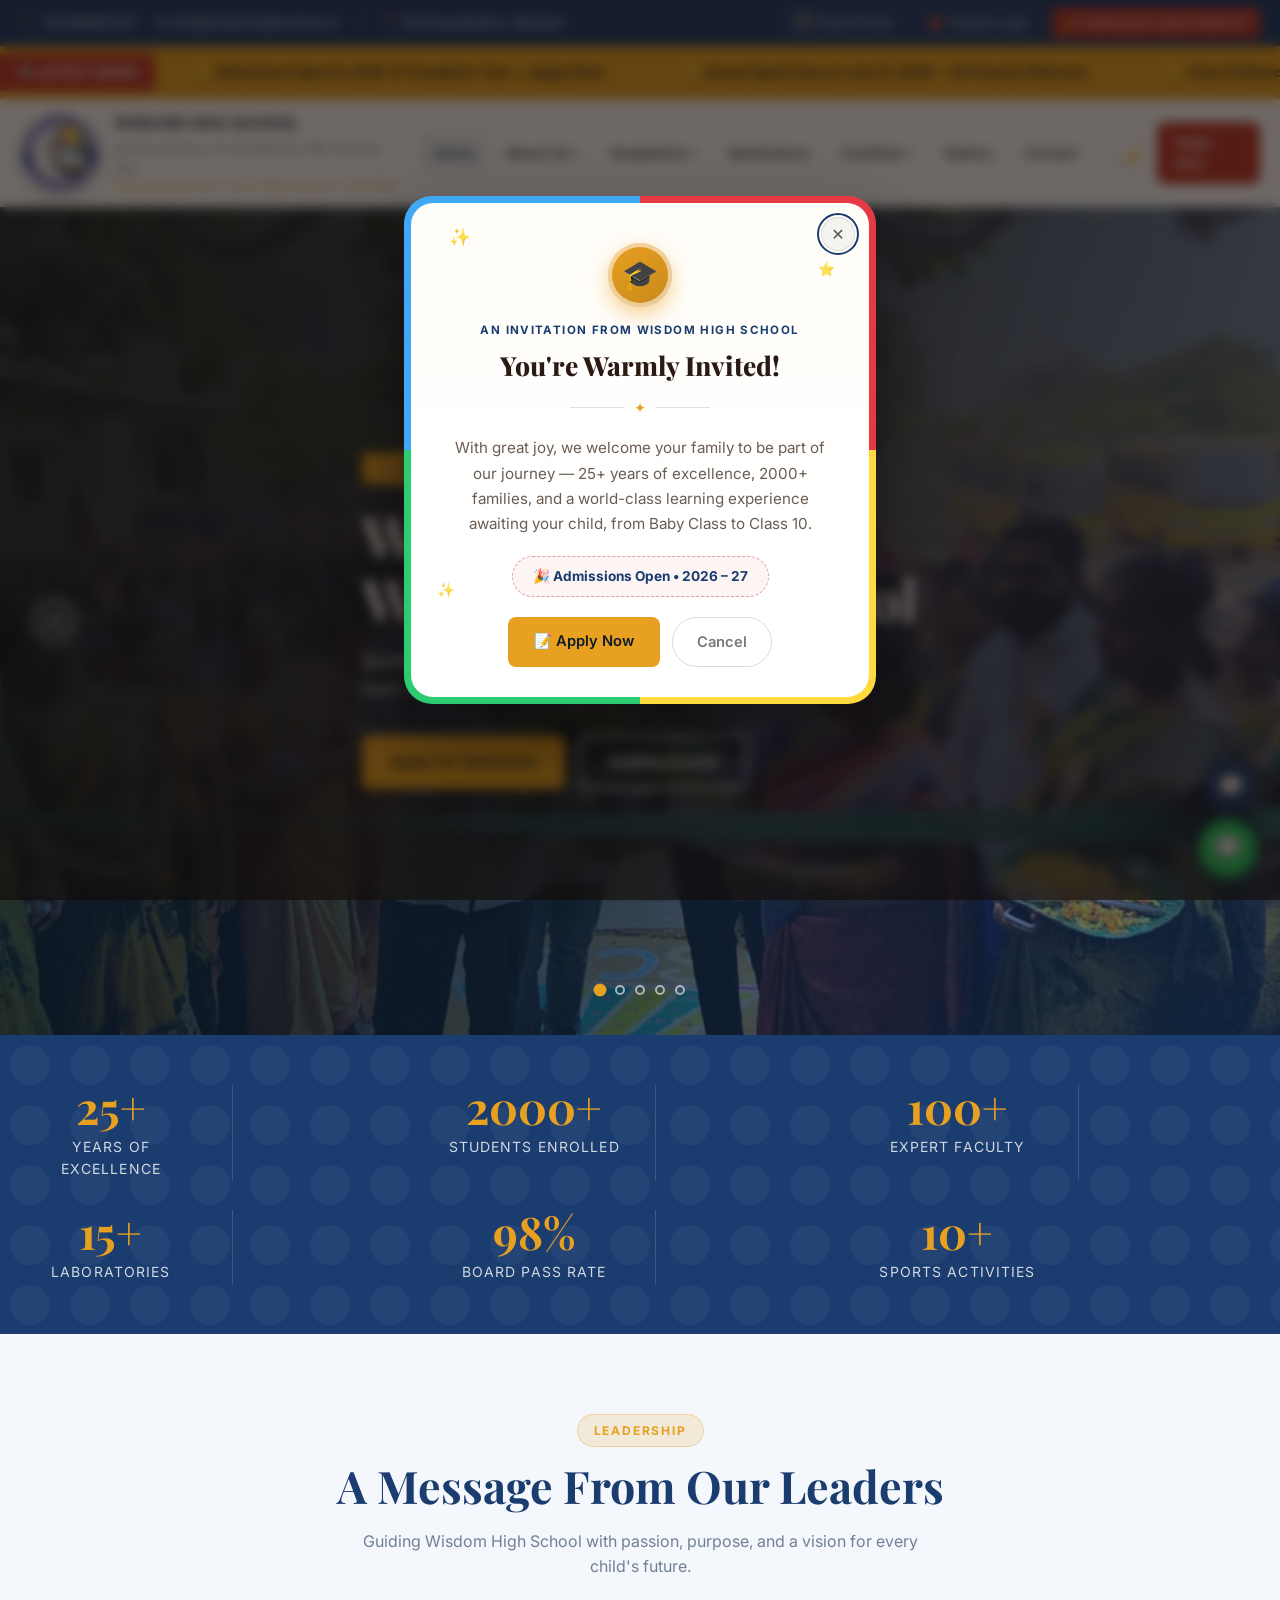
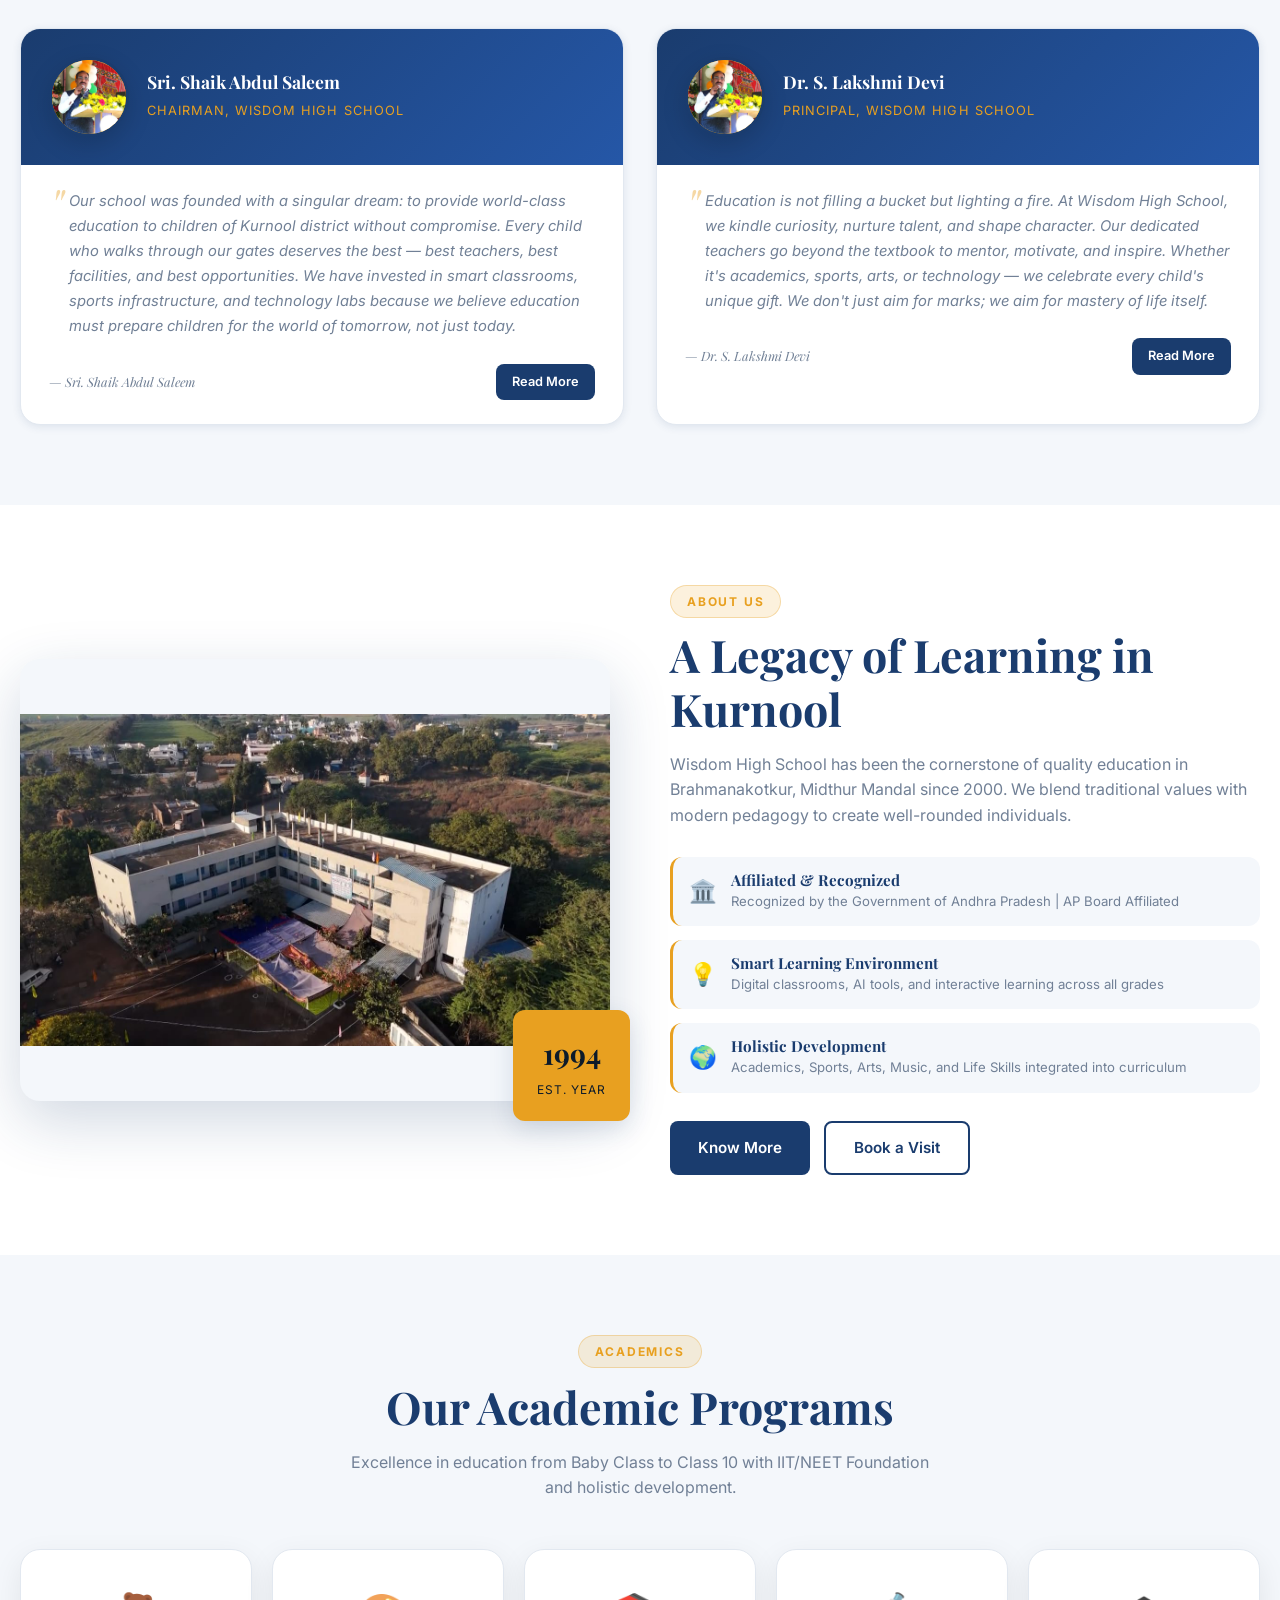
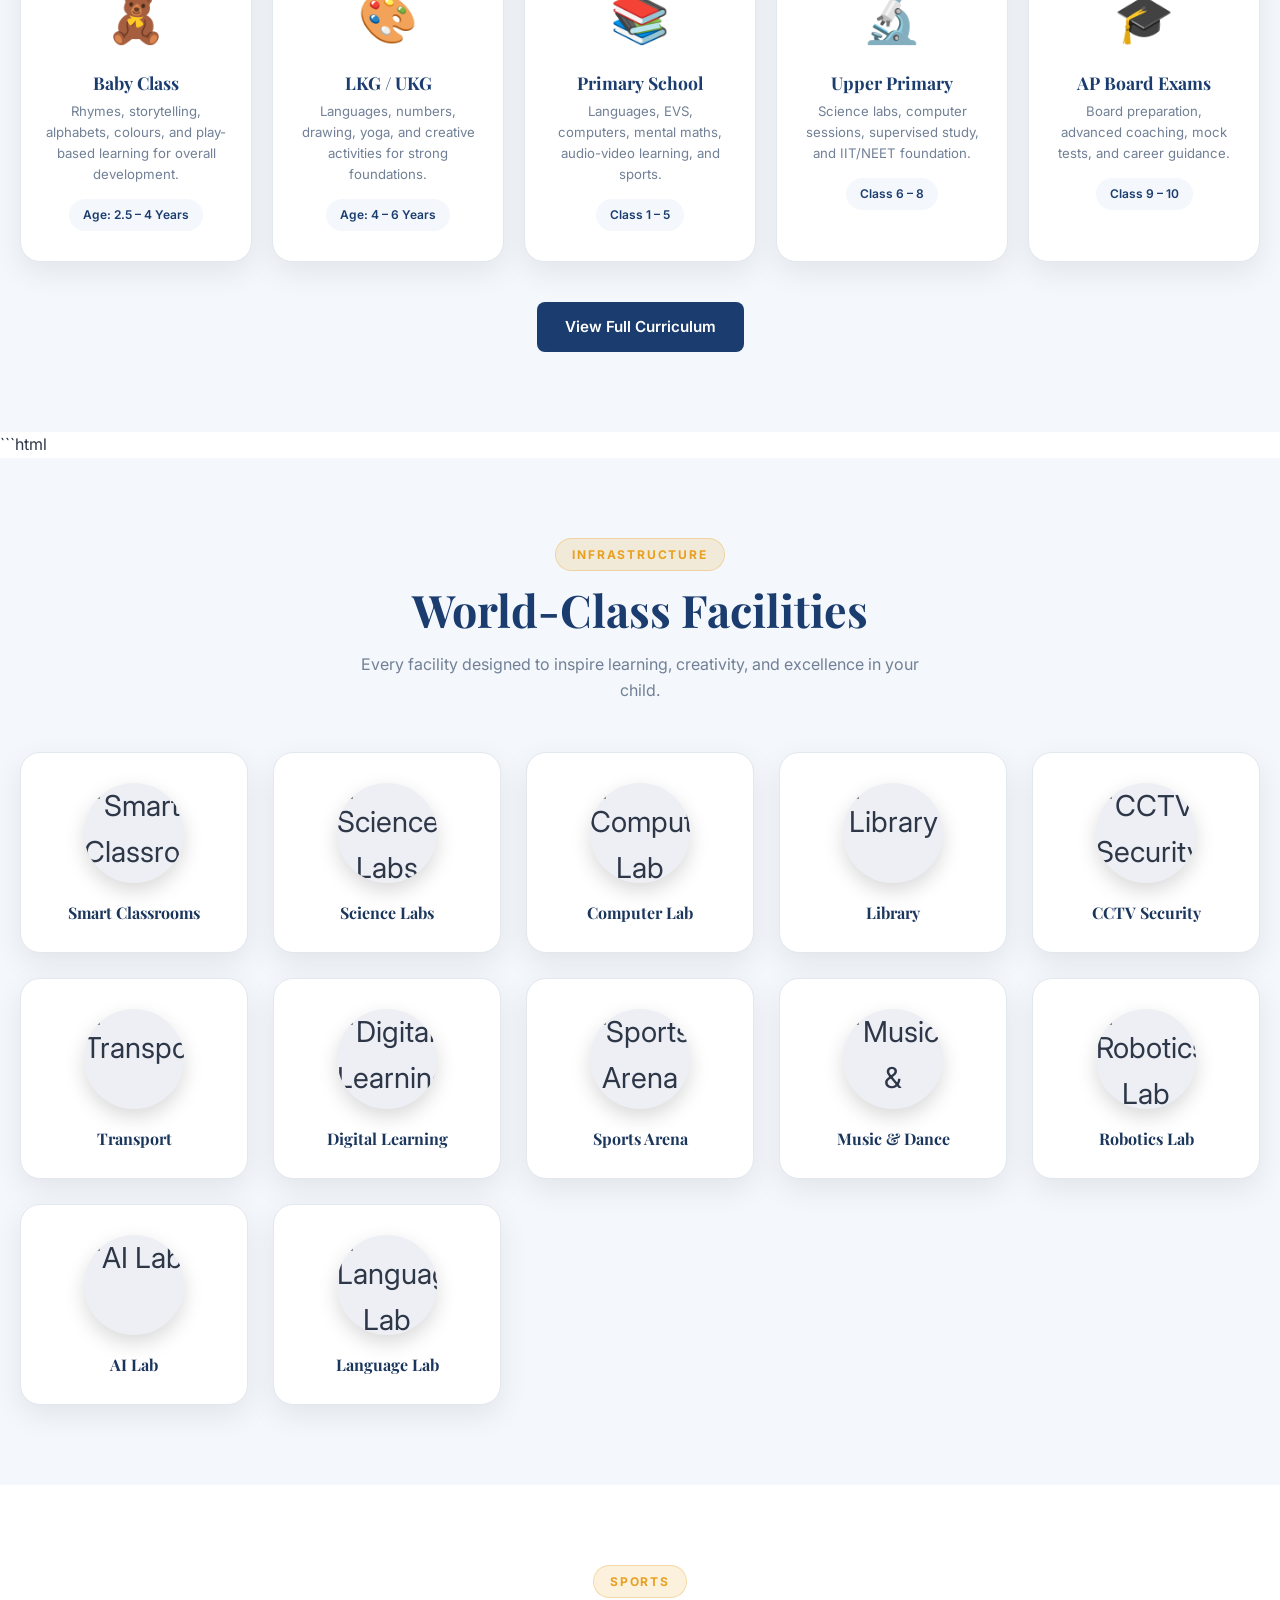
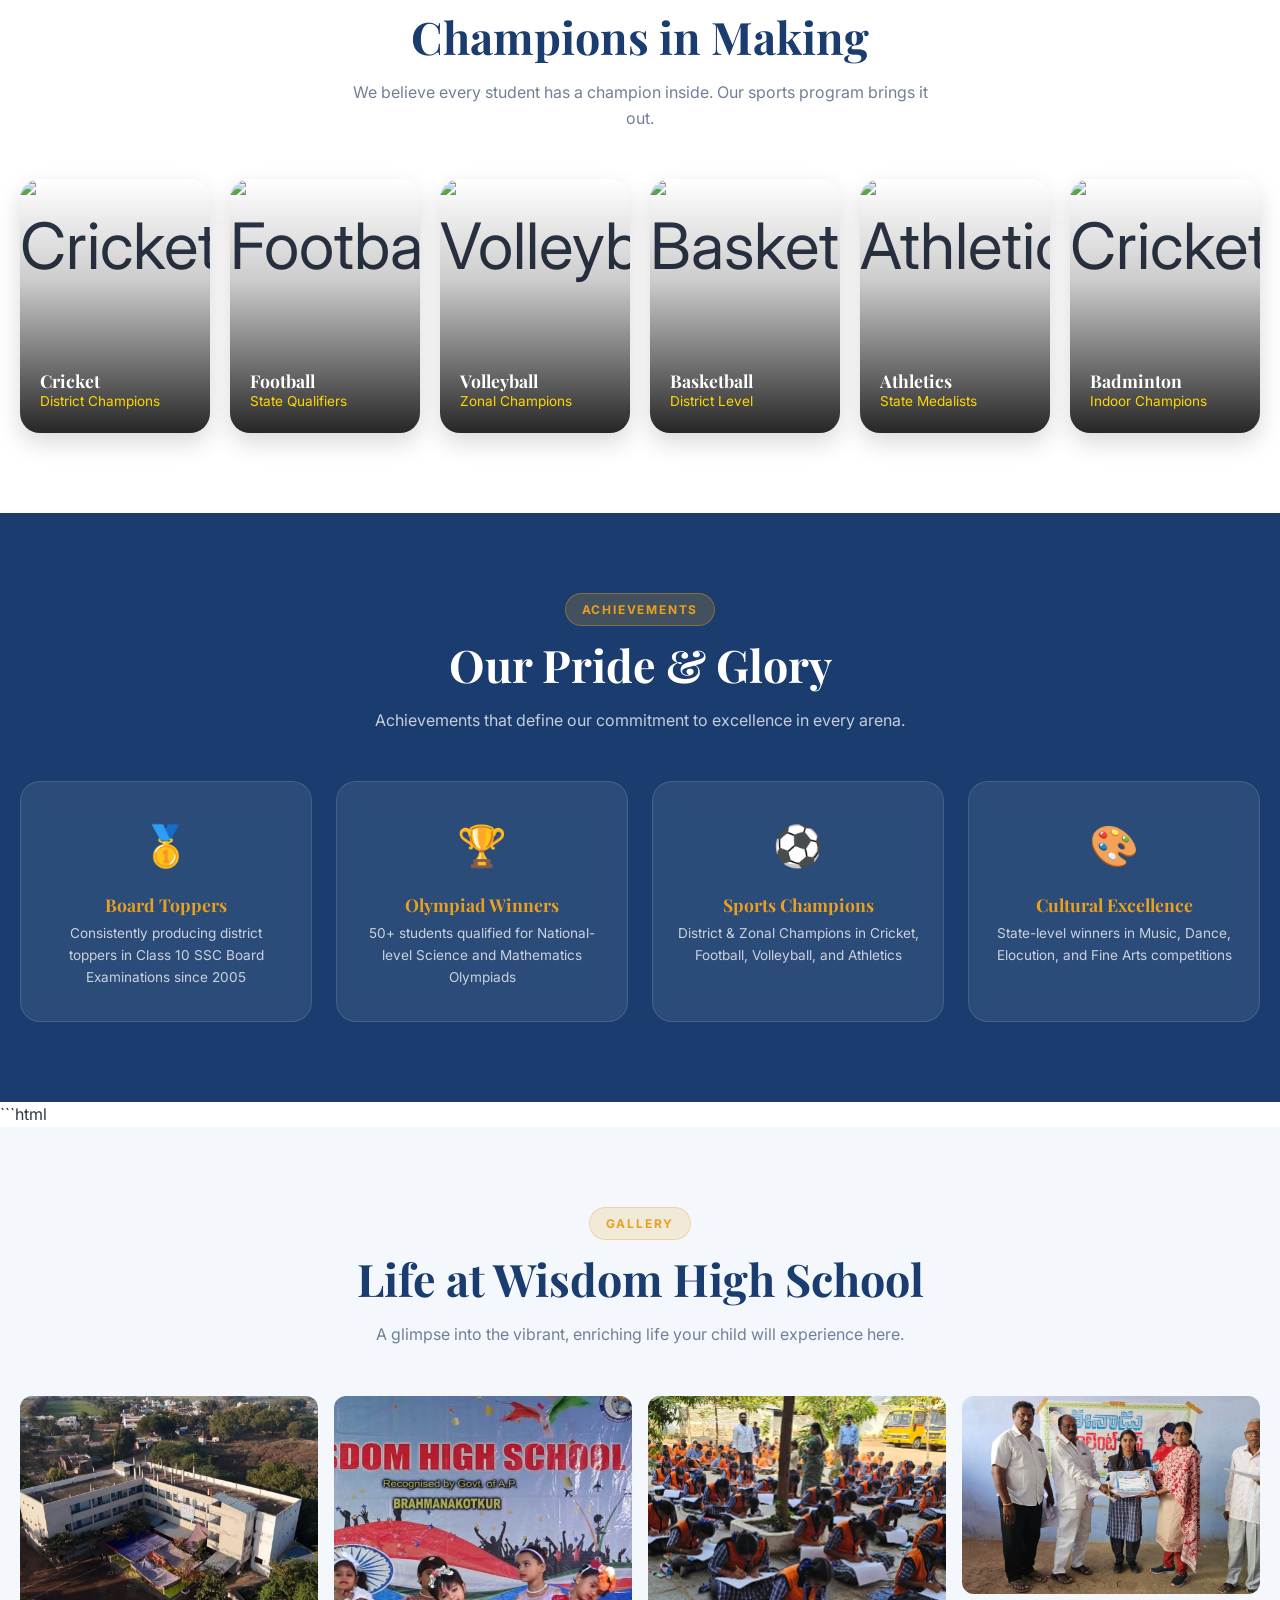
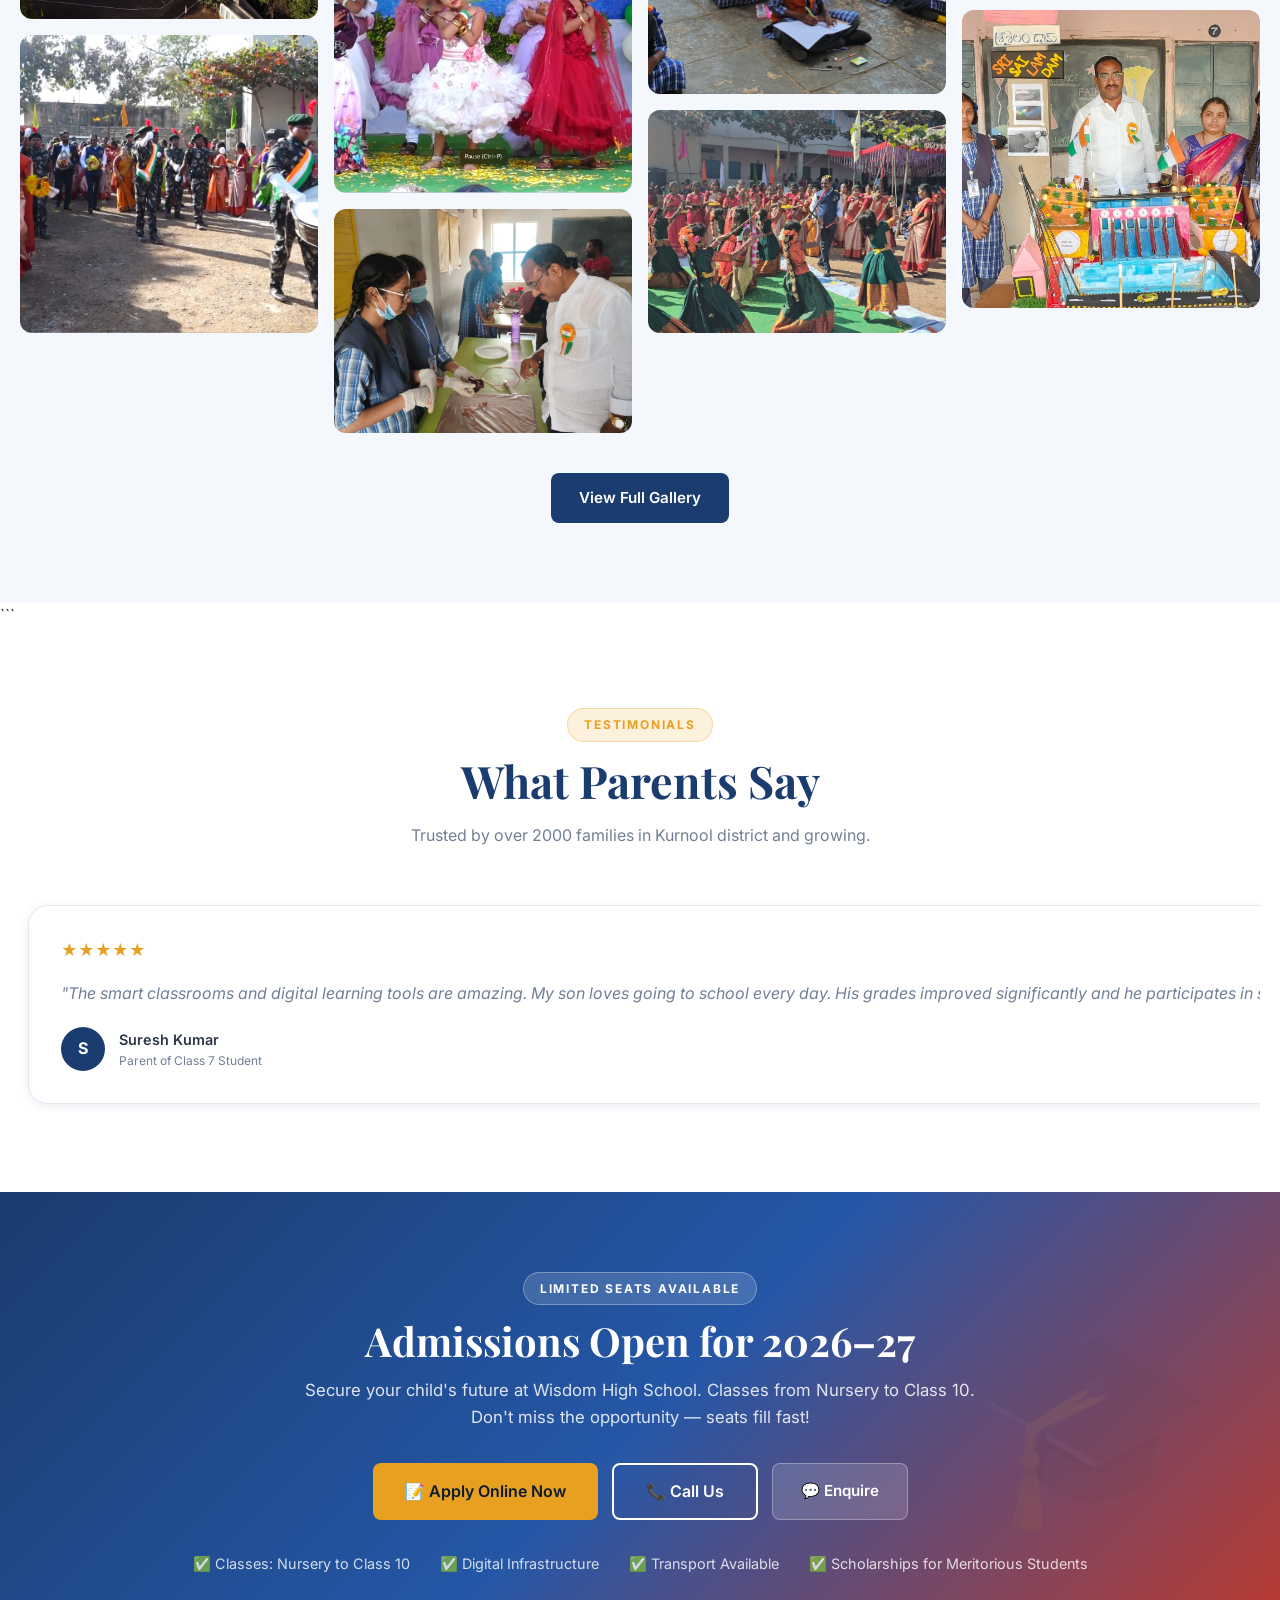
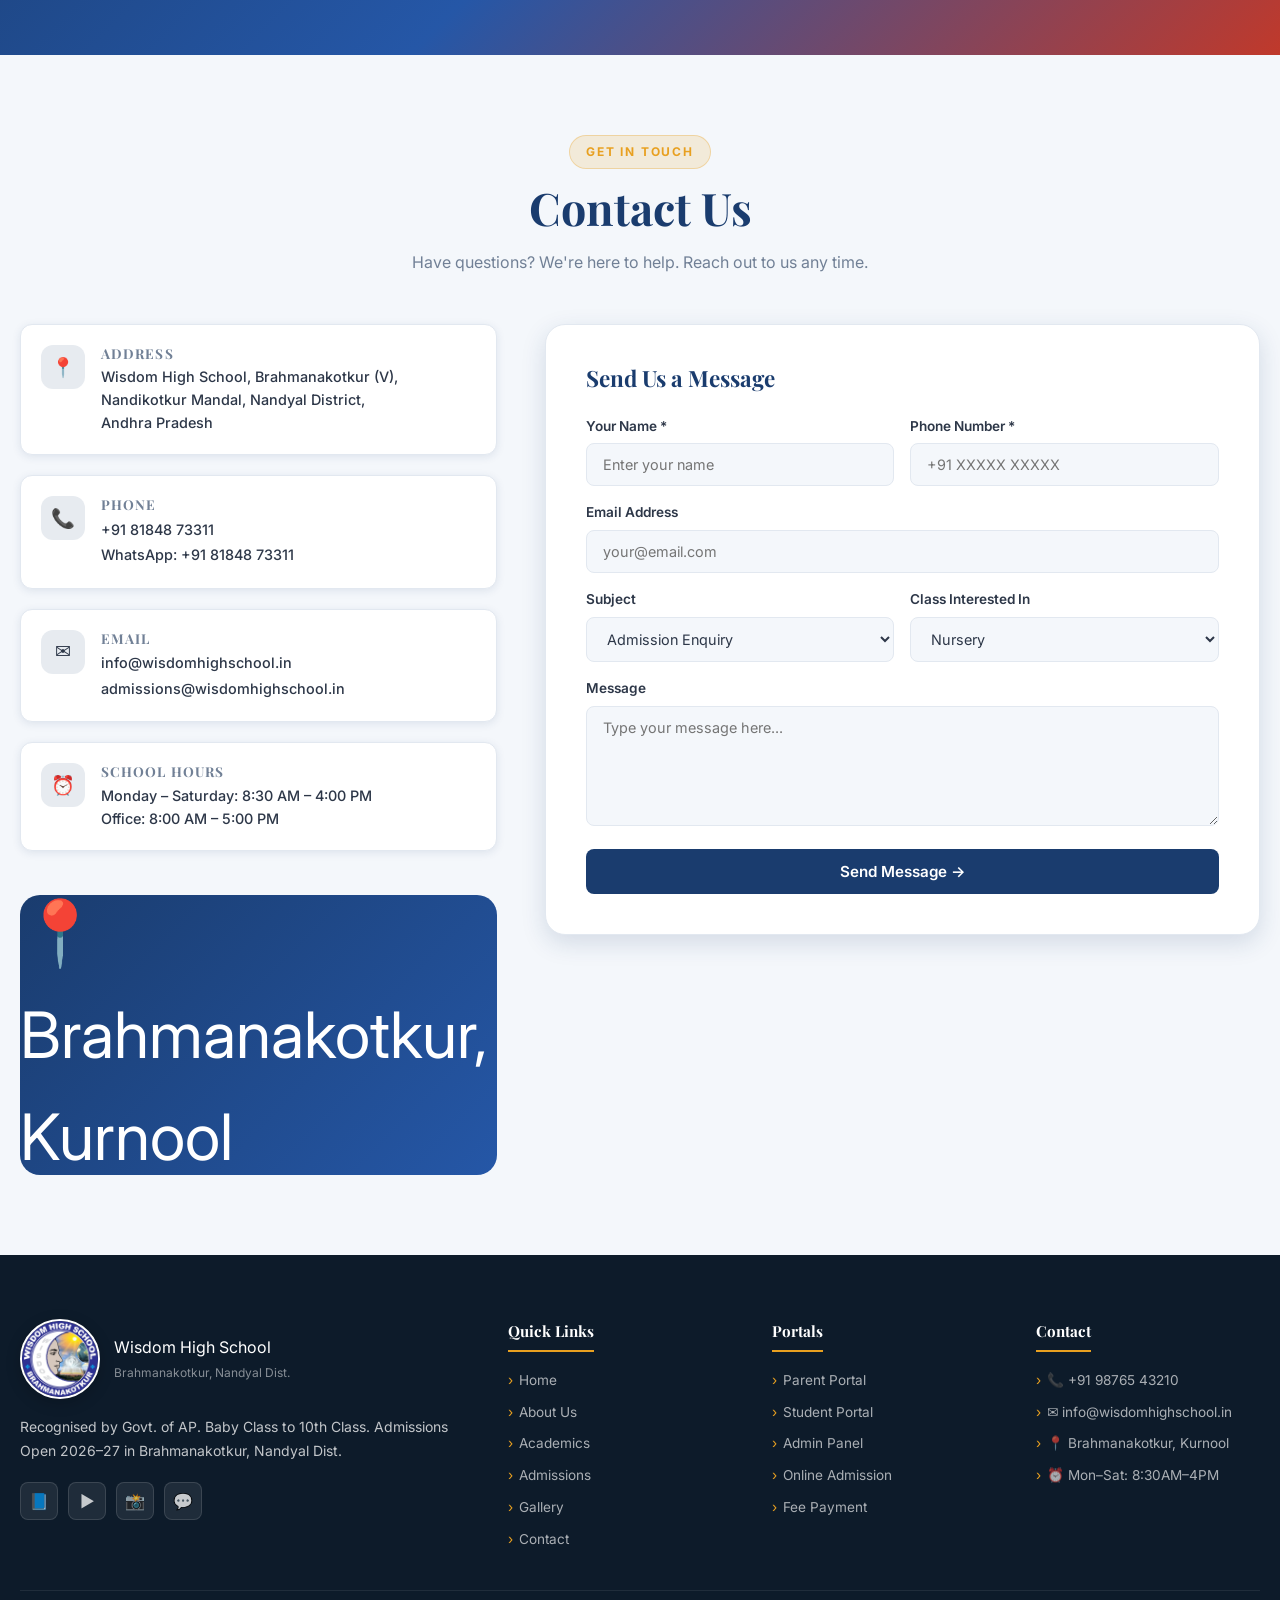
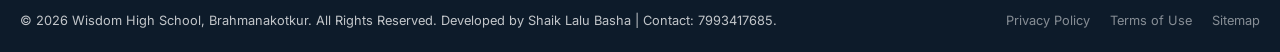
==== commit 120eb166: "Add files via upload" ====
--- a/index.html
+++ b/index.html
@@ -10,6 +10,141 @@
   <link href="https://fonts.googleapis.com/css2?family=Playfair+Display:wght@600;700;800&family=Inter:wght@400;500;600;700&display=swap" rel="stylesheet" />
   <link rel="stylesheet" href="assets/css/style.css" />
   <link rel="icon" href="data:image/svg+xml,<svg xmlns='http://www.w3.org/2000/svg' viewBox='0 0 100 100'><text y='.9em' font-size='90'>🏫</text></svg>" />
+  <style>
+    /* ===== Admission Invitation Popup ===== */
+    .invite-overlay{
+      position:fixed; inset:0; z-index:99999;
+      background:rgba(20,12,8,.62);
+      backdrop-filter:blur(6px); -webkit-backdrop-filter:blur(6px);
+      display:flex; align-items:center; justify-content:center;
+      padding:20px;
+      opacity:0; visibility:hidden;
+      transition:opacity .4s ease, visibility .4s ease;
+    }
+    .invite-overlay.show{ opacity:1; visibility:visible; }
+
+    .invite-frame{
+      position:relative;
+      width:100%; max-width:472px;
+      padding:7px;
+      border-radius:28px;
+      overflow:hidden;
+      box-shadow:0 30px 70px rgba(0,0,0,.4);
+      transform:scale(.85) translateY(10px);
+      opacity:0;
+      transition:transform .45s cubic-bezier(.34,1.56,.64,1), opacity .4s ease;
+    }
+    .invite-overlay.show .invite-frame{ transform:scale(1) translateY(0); opacity:1; }
+
+    /* Colorful spinning frame: red, yellow, green, sky blue */
+    .invite-frame::before{
+      content:"";
+      position:absolute; inset:0; z-index:0;
+      background:conic-gradient(from 0deg,
+        #E63946 0deg 90deg,
+        #FFD93D 90deg 180deg,
+        #2ECC71 180deg 270deg,
+        #3FA9F5 270deg 360deg);
+      animation:inviteFrameSpin 9s linear infinite;
+    }
+    @keyframes inviteFrameSpin{ to{ transform:rotate(360deg); } }
+
+    .invite-card{
+      position:relative; z-index:1;
+      background:linear-gradient(180deg,#fffdf8 0%, #ffffff 60%);
+      border-radius:22px;
+      padding:40px 32px 30px;
+      text-align:center;
+    }
+
+    .invite-close{
+      position:absolute; top:14px; right:14px;
+      width:34px; height:34px; border-radius:50%;
+      border:1px solid rgba(0,0,0,.1);
+      background:rgba(0,0,0,.04);
+      color:#555; font-size:1rem; line-height:1;
+      cursor:pointer; display:flex; align-items:center; justify-content:center;
+      transition:background .2s, transform .2s;
+    }
+    .invite-close:hover{ background:rgba(0,0,0,.1); transform:rotate(90deg); }
+    .invite-close:focus-visible{ outline:2px solid var(--primary,#C0392B); outline-offset:2px; }
+
+    .invite-seal{
+      width:64px; height:64px; border-radius:50%;
+      margin:0 auto 14px;
+      background:linear-gradient(145deg,#E8A020,#c9881a);
+      display:flex; align-items:center; justify-content:center;
+      font-size:1.8rem;
+      box-shadow:0 8px 20px rgba(232,160,32,.45), inset 0 0 0 4px rgba(255,255,255,.55);
+    }
+
+    .invite-eyebrow{
+      font-family:'Inter',sans-serif;
+      font-size:.72rem; letter-spacing:.12em; text-transform:uppercase;
+      color:var(--primary,#C0392B); font-weight:700; margin-bottom:10px;
+    }
+
+    .invite-title{
+      font-family:'Playfair Display',serif;
+      font-weight:800; font-size:1.65rem; line-height:1.25;
+      color:#2a1a12; margin:0 0 14px;
+    }
+
+    .invite-divider{
+      display:flex; align-items:center; justify-content:center; gap:10px;
+      margin:0 0 16px; color:#E8A020; font-size:.9rem;
+    }
+    .invite-divider::before, .invite-divider::after{
+      content:""; height:1px; width:54px; background:rgba(0,0,0,.12);
+    }
+
+    .invite-msg{
+      font-family:'Inter',sans-serif;
+      font-size:.95rem; line-height:1.65; color:#6b5d52;
+      margin:0 0 20px;
+    }
+
+    .invite-year{
+      display:inline-block; margin:0 0 20px;
+      font-family:'Inter',sans-serif; font-weight:700; font-size:.85rem;
+      color:var(--primary,#C0392B);
+      padding:9px 20px; border-radius:30px;
+      border:1.5px dashed rgba(192,57,43,.45);
+      background:rgba(192,57,43,.05);
+    }
+
+    .invite-btns{ display:flex; gap:12px; justify-content:center; flex-wrap:wrap; }
+    .invite-btn-apply{ font-size:.92rem !important; padding:13px 26px !important; }
+    .invite-btn-cancel{
+      font-family:'Inter',sans-serif; font-weight:600; font-size:.92rem;
+      padding:13px 24px; border-radius:30px;
+      border:1.5px solid rgba(0,0,0,.15); background:transparent; color:#7a7a7a;
+      cursor:pointer; transition:all .2s;
+    }
+    .invite-btn-cancel:hover{ background:rgba(0,0,0,.04); color:#333; }
+    .invite-btn-cancel:focus-visible{ outline:2px solid var(--primary,#C0392B); outline-offset:2px; }
+
+    .invite-sparkle{ position:absolute; font-size:1.1rem; animation:inviteTwinkle 2.6s ease-in-out infinite; opacity:.85; pointer-events:none; }
+    .invite-sparkle.s1{ top:20px; left:38px; animation-delay:0s; }
+    .invite-sparkle.s2{ top:56px; right:34px; animation-delay:.5s; font-size:.85rem; }
+    .invite-sparkle.s3{ bottom:96px; left:26px; animation-delay:1s; font-size:.9rem; }
+
+    @keyframes inviteTwinkle{
+      0%,100%{ opacity:.25; transform:scale(.8) rotate(0deg); }
+      50%{ opacity:1; transform:scale(1.15) rotate(15deg); }
+    }
+
+    @media (prefers-reduced-motion: reduce){
+      .invite-overlay, .invite-frame, .invite-frame::before, .invite-sparkle{ transition:none !important; animation:none !important; }
+    }
+
+    @media (max-width:480px){
+      .invite-card{ padding:36px 22px 26px; }
+      .invite-title{ font-size:1.32rem; }
+      .invite-btns{ flex-direction:column; }
+      .invite-btn-cancel, .invite-btn-apply{ width:100%; text-align:center; justify-content:center; }
+    }
+  </style>
 </head>
 <body>
 
@@ -291,7 +426,7 @@
       <div class="message-card" data-aos="fade-right">
         <div class="message-header">
           <div class="message-avatar">
-    <img src="assets/images/founder.jpg" alt="Founder - Sri. G. Venkateshwara Rao">
+    <img src="assets/images/founder.jpg" alt="Chairman - Sri. Shaik Abdul Saleem">
 </div><style>.message-avatar{
     width: 80px;
     height: 80px;
@@ -316,7 +451,7 @@
     transform: scale(1.05);
 }</style>
           <div class="message-person">
-            <h3>Sri. G. Venkateshwara Rao</h3>
+            <h3>Sri. Shaik Abdul Saleem</h3>
             <span>Chairman, Wisdom High School</span>
           </div>
         </div>
@@ -324,7 +459,7 @@
           <p>Our school was founded with a singular dream: to provide world-class education to children of Kurnool district without compromise. Every child who walks through our gates deserves the best — best teachers, best facilities, and best opportunities. We have invested in smart classrooms, sports infrastructure, and technology labs because we believe education must prepare children for the world of tomorrow, not just today.</p>
         </div>
         <div class="message-footer">
-          <span class="message-sig">— Sri. G. Venkateshwara Rao</span>
+          <span class="message-sig">— Sri. Shaik Abdul Saleem</span>
           <a href="about.html#chairman" class="btn btn-primary" style="margin-left:auto;font-size:0.8rem;padding:8px 16px;">Read More</a>
         </div>
       </div>
@@ -332,7 +467,7 @@
       <div class="message-card" data-aos="fade-left">
         <div class="message-header">
           <div class="message-avatar">
-    <img src="assets/images/founder.jpg" alt="Founder - Sri. G. Venkateshwara Rao">
+    <img src="assets/images/founder.jpg" alt="Principal - Dr. S. Lakshmi Devi">
 </div>
           <div class="message-person">
             <h3>Dr. S. Lakshmi Devi</h3>
@@ -356,9 +491,11 @@
   <div class="container">
     <div class="about-grid">
       <div class="about-img-wrap" data-aos="fade-right">
-        <div class="about-img">🏫</div>
+        <div class="about-img">
+    <img src="assets/images/school-building.jpg" alt="Wisdom High School">
+</div>
         <div class="about-badge">
-          <strong>2000</strong>
+          <strong>1994</strong>
           <span>Est. Year</span>
         </div>
       </div>
@@ -401,158 +538,436 @@
 <!-- ACADEMICS -->
 <section class="section-pad" id="academics" style="background:var(--light);">
   <div class="container">
+    
     <div class="text-center" data-aos="fade-up">
       <div class="section-tag">Academics</div>
       <h2 class="section-title">Our Academic Programs</h2>
-      <p class="section-sub">Structured learning pathways from Nursery to Class 10, with IIT/NEET Foundation from Class 8.</p>
-    </div>
+      <p class="section-sub">
+        Excellence in education from Baby Class to Class 10 with IIT/NEET Foundation and holistic development.
+      </p>
+    </div>
+
     <div class="academics-grid">
+
+      <!-- Baby Class -->
       <div class="academic-card" data-aos="zoom-in" data-aos-delay="0">
-        <div class="academic-icon">🌱</div>
-        <h3>Pre-Primary</h3>
-        <p>Play-based learning for Nursery, LKG & UKG with Montessori-inspired approach</p>
-        <div class="academic-grades">Nursery · LKG · UKG</div>
-      </div>
+        <div class="academic-icon">🧸</div>
+        <h3>Baby Class</h3>
+        <p>
+          Rhymes, storytelling, alphabets, colours, and play-based learning for overall development.
+        </p>
+        <div class="academic-grades">Age: 2.5 – 4 Years</div>
+      </div>
+
+      <!-- LKG UKG -->
       <div class="academic-card" data-aos="zoom-in" data-aos-delay="100">
+        <div class="academic-icon">🎨</div>
+        <h3>LKG / UKG</h3>
+        <p>
+          Languages, numbers, drawing, yoga, and creative activities for strong foundations.
+        </p>
+        <div class="academic-grades">Age: 4 – 6 Years</div>
+      </div>
+
+      <!-- Primary -->
+      <div class="academic-card" data-aos="zoom-in" data-aos-delay="200">
         <div class="academic-icon">📚</div>
         <h3>Primary School</h3>
-        <p>Strong foundation in languages, mathematics, and environmental sciences</p>
+        <p>
+          Languages, EVS, computers, mental maths, audio-video learning, and sports.
+        </p>
         <div class="academic-grades">Class 1 – 5</div>
       </div>
-      <div class="academic-card" data-aos="zoom-in" data-aos-delay="200">
-        <div class="academic-icon">📖</div>
+
+      <!-- Upper Primary -->
+      <div class="academic-card" data-aos="zoom-in" data-aos-delay="300">
+        <div class="academic-icon">🔬</div>
         <h3>Upper Primary</h3>
-        <p>Critical thinking, science exploration, and personality development activities</p>
+        <p>
+          Science labs, computer sessions, supervised study, and IIT/NEET foundation.
+        </p>
         <div class="academic-grades">Class 6 – 8</div>
       </div>
-      <div class="academic-card" data-aos="zoom-in" data-aos-delay="300">
+
+      <!-- High School -->
+      <div class="academic-card" data-aos="zoom-in" data-aos-delay="400">
         <div class="academic-icon">🎓</div>
-        <h3>High School</h3>
-        <p>Board-focused academics with IIT/NEET Foundation and career counseling</p>
+        <h3>AP Board Exams</h3>
+        <p>
+          Board preparation, advanced coaching, mock tests, and career guidance.
+        </p>
         <div class="academic-grades">Class 9 – 10</div>
       </div>
-    </div>
+
+    </div>
+
     <div class="text-center" style="margin-top:40px;">
-      <a href="academics.html" class="btn btn-primary">View Full Curriculum</a>
-    </div>
+      <a href="academics.html" class="btn btn-primary">
+        View Full Curriculum
+      </a>
+    </div>
+
   </div>
 </section>
-
+<style>.academics-grid{
+    display:grid;
+    grid-template-columns: repeat(auto-fit, minmax(200px,1fr));
+    gap:20px;
+}
+
+.academic-card{
+    background:#fff;
+    padding:30px 25px;
+    border-radius:20px;
+    text-align:center;
+    box-shadow:0 10px 30px rgba(0,0,0,0.08);
+    transition:0.4s ease;
+}
+
+.academic-card:hover{
+    transform:translateY(-10px);
+}
+
+.academic-icon{
+    font-size:3rem;
+    margin-bottom:15px;
+}
+
+.academic-grades{
+    margin-top:15px;
+    font-weight:600;
+    color:var(--primary);
+}</style>
 <!-- FACILITIES -->
+```html
 <section class="section-pad facilities-section" id="facilities">
   <div class="container">
+
     <div class="text-center" data-aos="fade-up">
       <div class="section-tag">Infrastructure</div>
       <h2 class="section-title">World-Class Facilities</h2>
-      <p class="section-sub">Every facility designed to inspire learning, creativity, and excellence in your child.</p>
-    </div>
+      <p class="section-sub">
+        Every facility designed to inspire learning, creativity, and excellence in your child.
+      </p>
+    </div>
+
     <div class="facilities-grid">
+
+      <!-- Smart Classrooms -->
       <div class="facility-card" data-aos="fade-up" data-aos-delay="0">
-        <div class="facility-icon-wrap">🖥️</div>
+        <div class="facility-icon-wrap">
+          <img src="https://images.unsplash.com/photo-1509062522246-3755977927d7?w=600"
+               alt="Smart Classrooms">
+        </div>
         <h4>Smart Classrooms</h4>
       </div>
+
+      <!-- Science Labs -->
       <div class="facility-card" data-aos="fade-up" data-aos-delay="50">
-        <div class="facility-icon-wrap">🔬</div>
+        <div class="facility-icon-wrap">
+          <img src="https://images.unsplash.com/photo-1532094349884-543bc11b234d?w=600"
+               alt="Science Labs">
+        </div>
         <h4>Science Labs</h4>
       </div>
+
+      <!-- Computer Lab -->
       <div class="facility-card" data-aos="fade-up" data-aos-delay="100">
-        <div class="facility-icon-wrap">💻</div>
+        <div class="facility-icon-wrap">
+          <img src="https://images.unsplash.com/photo-1518770660439-4636190af475?w=600"
+               alt="Computer Lab">
+        </div>
         <h4>Computer Lab</h4>
       </div>
+
+      <!-- Library -->
       <div class="facility-card" data-aos="fade-up" data-aos-delay="150">
-        <div class="facility-icon-wrap">📚</div>
+        <div class="facility-icon-wrap">
+          <img src="https://images.unsplash.com/photo-1521587760476-6c12a4b040da?w=600"
+               alt="Library">
+        </div>
         <h4>Library</h4>
       </div>
+
+      <!-- CCTV Security -->
       <div class="facility-card" data-aos="fade-up" data-aos-delay="200">
-        <div class="facility-icon-wrap">📹</div>
+        <div class="facility-icon-wrap">
+          <img src="https://images.unsplash.com/photo-1557597774-9d273605dfa9?w=600"
+               alt="CCTV Security">
+        </div>
         <h4>CCTV Security</h4>
       </div>
+
+      <!-- Transport -->
       <div class="facility-card" data-aos="fade-up" data-aos-delay="250">
-        <div class="facility-icon-wrap">🚌</div>
+        <div class="facility-icon-wrap">
+          <img src="https://images.unsplash.com/photo-1544620347-c4fd4a3d5957?w=600"
+               alt="Transport">
+        </div>
         <h4>Transport</h4>
       </div>
+
+      <!-- Digital Learning -->
       <div class="facility-card" data-aos="fade-up" data-aos-delay="300">
-        <div class="facility-icon-wrap">📡</div>
+        <div class="facility-icon-wrap">
+          <img src="https://images.unsplash.com/photo-1516321318423-f06f85e504b3?w=600"
+               alt="Digital Learning">
+        </div>
         <h4>Digital Learning</h4>
       </div>
+
+      <!-- Sports Arena -->
       <div class="facility-card" data-aos="fade-up" data-aos-delay="350">
-        <div class="facility-icon-wrap">🏟️</div>
+        <div class="facility-icon-wrap">
+          <img src="https://images.unsplash.com/photo-1461896836934-ffe607ba8211?w=600"
+               alt="Sports Arena">
+        </div>
         <h4>Sports Arena</h4>
       </div>
+
+      <!-- Music & Dance -->
       <div class="facility-card" data-aos="fade-up" data-aos-delay="400">
-        <div class="facility-icon-wrap">🎵</div>
+        <div class="facility-icon-wrap">
+          <img src="https://images.unsplash.com/photo-1493225457124-a3eb161ffa5f?w=600"
+               alt="Music & Dance">
+        </div>
         <h4>Music & Dance</h4>
       </div>
+
+      <!-- Robotics Lab -->
       <div class="facility-card" data-aos="fade-up" data-aos-delay="450">
-        <div class="facility-icon-wrap">🤖</div>
+        <div class="facility-icon-wrap">
+          <img src="https://images.unsplash.com/photo-1485827404703-89b55fcc595e?w=600"
+               alt="Robotics Lab">
+        </div>
         <h4>Robotics Lab</h4>
       </div>
+
+      <!-- AI Lab -->
       <div class="facility-card" data-aos="fade-up" data-aos-delay="500">
-        <div class="facility-icon-wrap">🧠</div>
+        <div class="facility-icon-wrap">
+          <img src="https://images.unsplash.com/photo-1677442136019-21780ecad995?w=600"
+               alt="AI Lab">
+        </div>
         <h4>AI Lab</h4>
       </div>
+
+      <!-- Language Lab -->
       <div class="facility-card" data-aos="fade-up" data-aos-delay="550">
-        <div class="facility-icon-wrap">🗣️</div>
+        <div class="facility-icon-wrap">
+          <img src="https://images.unsplash.com/photo-1522202176988-66273c2fd55f?w=600"
+               alt="Language Lab">
+        </div>
         <h4>Language Lab</h4>
       </div>
+
     </div>
   </div>
 </section>
+<style>
+.facilities-grid{
+    display:grid;
+    grid-template-columns:repeat(auto-fit,minmax(220px,1fr));
+    gap:25px;
+}
+
+.facility-card{
+    background:#fff;
+    padding:30px 20px;
+    border-radius:20px;
+    text-align:center;
+    box-shadow:0 10px 30px rgba(0,0,0,0.08);
+    transition:all 0.4s ease;
+}
+
+.facility-card:hover{
+    transform:translateY(-10px);
+    box-shadow:0 20px 40px rgba(0,0,0,0.15);
+}
+
+.facility-icon-wrap{
+    width:100px;
+    height:100px;
+    margin:0 auto 20px;
+    border-radius:50%;
+    overflow:hidden;
+    box-shadow:0 8px 20px rgba(0,0,0,0.15);
+}
+
+.facility-icon-wrap img{
+    width:100%;
+    height:100%;
+    object-fit:cover;
+    display:block;
+    transition:0.5s ease;
+}
+
+.facility-card:hover .facility-icon-wrap img{
+    transform:scale(1.1);
+}
+
+.facility-card h4{
+    font-size:1rem;
+    color:#1b365d;
+    margin-top:10px;
+}
+
+</style>
+
 
 <!-- SPORTS -->
 <section class="section-pad" id="sports">
   <div class="container">
+
     <div class="text-center" data-aos="fade-up">
       <div class="section-tag">Sports</div>
       <h2 class="section-title">Champions in Making</h2>
-      <p class="section-sub">We believe every student has a champion inside. Our sports program brings it out.</p>
-    </div>
+      <p class="section-sub">
+        We believe every student has a champion inside. Our sports program brings it out.
+      </p>
+    </div>
+
     <div class="sports-grid">
-      <div class="sport-card" data-aos="zoom-in" data-aos-delay="0">
-        <div class="sport-bg">🏏</div>
+
+      <!-- Cricket -->
+      <div class="sport-card" data-aos="zoom-in">
+        <div class="sport-bg">
+    <img src="https://images.unsplash.com/photo-1540747913346-19e32dc3e97e?w=800"
+         alt="Cricket"
+         style="width:100%;height:100%;object-fit:cover;">
+</div>
         <div class="sport-overlay">
           <h4>Cricket</h4>
           <span>District Champions</span>
         </div>
       </div>
-      <div class="sport-card" data-aos="zoom-in" data-aos-delay="50">
-        <div class="sport-bg">⚽</div>
+
+      <!-- Football -->
+      <div class="sport-card" data-aos="zoom-in">
+        <div class="sport-bg">
+    <img src="https://images.unsplash.com/photo-1574629810360-7efbbe195018?w=800"
+         alt="Football"
+         style="width:100%;height:100%;object-fit:cover;">
+</div>
         <div class="sport-overlay">
           <h4>Football</h4>
           <span>State Qualifiers</span>
         </div>
       </div>
-      <div class="sport-card" data-aos="zoom-in" data-aos-delay="100">
-        <div class="sport-bg">🏐</div>
+
+      <!-- Volleyball -->
+      <div class="sport-card" data-aos="zoom-in">
+        <div class="sport-bg">
+    <img src="https://images.unsplash.com/photo-1612872087720-bb876e2e67d1?w=800"
+         alt="Volleyball"
+         style="width:100%;height:100%;object-fit:cover;">
+</div>
         <div class="sport-overlay">
           <h4>Volleyball</h4>
           <span>Zonal Champions</span>
         </div>
       </div>
-      <div class="sport-card" data-aos="zoom-in" data-aos-delay="150">
-        <div class="sport-bg">🏀</div>
+
+      <!-- Basketball -->
+      <div class="sport-card" data-aos="zoom-in">
+        <div class="sport-bg">
+    <img src="https://images.unsplash.com/photo-1546519638-68e109498ffc?w=800"
+         alt="Basketball"
+         style="width:100%;height:100%;object-fit:cover;">
+</div>
         <div class="sport-overlay">
           <h4>Basketball</h4>
           <span>District Level</span>
         </div>
       </div>
-      <div class="sport-card" data-aos="zoom-in" data-aos-delay="200">
-        <div class="sport-bg">🏃</div>
+
+      <!-- Athletics -->
+      <div class="sport-card" data-aos="zoom-in">
+        <div class="sport-bg">
+    <img src="https://images.unsplash.com/photo-1552674605-db6ffd4facb5?w=800"
+         alt="Athletics"
+         style="width:100%;height:100%;object-fit:cover;">
+</div>
         <div class="sport-overlay">
           <h4>Athletics</h4>
           <span>State Medalists</span>
         </div>
       </div>
-      <div class="sport-card" data-aos="zoom-in" data-aos-delay="250">
-        <div class="sport-bg">🏸</div>
+
+      <!-- Badminton -->
+      <div class="sport-card" data-aos="zoom-in">
+        <div class="sport-bg">
+    <img
+        src="https://images.unsplash.com/photo-1540747913346-19e32dc3e97e?w=800"
+        alt="Cricket"
+        style="width:100%;height:100%;object-fit:cover;"
+    >
+</div>
         <div class="sport-overlay">
           <h4>Badminton</h4>
           <span>Indoor Champions</span>
         </div>
       </div>
+
     </div>
   </div>
 </section>
+<style>.sports-grid{
+  display:grid;
+  grid-template-columns:repeat(auto-fill,minmax(180px,1fr));
+  gap:20px;
+}
+
+.sport-card{
+  position:relative;
+  aspect-ratio:3/4;
+  overflow:hidden;
+  border-radius:20px;
+  cursor:pointer;
+  box-shadow:0 10px 25px rgba(0,0,0,0.15);
+}
+
+.sport-bg{
+  position:absolute;
+  inset:0;
+}
+
+.sport-bg img{
+  width:100%;
+  height:100%;
+  object-fit:cover;
+  transition:0.5s ease;
+}
+
+.sport-card:hover .sport-bg img{
+  transform:scale(1.1);
+}
+
+.sport-overlay{
+  position:absolute;
+  inset:0;
+  background:linear-gradient(
+      to top,
+      rgba(0,0,0,0.85) 0%,
+      rgba(0,0,0,0.2) 60%,
+      transparent 100%
+  );
+  display:flex;
+  flex-direction:column;
+  justify-content:flex-end;
+  padding:20px;
+}
+
+.sport-card h4{
+  color:#fff;
+  font-size:1.1rem;
+  margin:0;
+}
+
+.sport-card span{
+  color:#ffd700;
+  font-size:0.85rem;
+}</style>
 
 <!-- ACHIEVEMENTS -->
 <section class="section-pad achievements-section" id="achievements">
@@ -588,53 +1003,99 @@
 </section>
 
 <!-- GALLERY PREVIEW -->
+```html
 <section class="section-pad gallery-section">
   <div class="container">
     <div class="text-center" data-aos="fade-up">
       <div class="section-tag">Gallery</div>
       <h2 class="section-title">Life at Wisdom High School</h2>
-      <p class="section-sub">A glimpse into the vibrant, enriching life your child will experience here.</p>
-    </div>
+      <p class="section-sub">
+        A glimpse into the vibrant, enriching life your child will experience here.
+      </p>
+    </div>
+
     <div class="gallery-masonry" data-aos="fade-up">
+
+      <!-- School Campus -->
       <div class="gallery-item" data-cat="campus">
-        <div class="gallery-placeholder" style="aspect-ratio:4/3;">🏫</div>
+        <img src="assets/images/gallery/campus1.jpg"
+             alt="School Campus"
+             style="width:100%; aspect-ratio:4/3; object-fit:cover; display:block;">
         <div class="gallery-overlay">🔍</div>
       </div>
+
+      <!-- Sports -->
       <div class="gallery-item" data-cat="sports">
-        <div class="gallery-placeholder" style="aspect-ratio:1/1;">⚽</div>
+        <img src="assets/images/gallery/sports1.jpg"
+             alt="Sports Activities"
+             style="width:100%; aspect-ratio:1/1; object-fit:cover; display:block;">
         <div class="gallery-overlay">🔍</div>
       </div>
+
+      <!-- Annual Day -->
       <div class="gallery-item" data-cat="events">
-        <div class="gallery-placeholder" style="aspect-ratio:3/4;">🎭</div>
+        <img src="assets/images/gallery/event1.jpg"
+             alt="Annual Day"
+             style="width:100%; aspect-ratio:3/4; object-fit:cover; display:block;">
         <div class="gallery-overlay">🔍</div>
       </div>
+
+      <!-- Science Lab -->
       <div class="gallery-item" data-cat="labs">
-        <div class="gallery-placeholder" style="aspect-ratio:4/3;background:linear-gradient(135deg,#C0392B,#e74c3c);">🔬</div>
+        <img src="assets/images/gallery/lab1.jpg"
+             alt="Science Lab"
+             style="width:100%; aspect-ratio:4/3; object-fit:cover; display:block;">
         <div class="gallery-overlay">🔍</div>
       </div>
+
+      <!-- Library -->
       <div class="gallery-item" data-cat="campus">
-        <div class="gallery-placeholder" style="aspect-ratio:1/1;background:linear-gradient(135deg,#E8A020,#d4911c);">📚</div>
+        <img src="assets/images/gallery/library.jpg"
+             alt="Library"
+             style="width:100%; aspect-ratio:1/1; object-fit:cover; display:block;">
         <div class="gallery-overlay">🔍</div>
       </div>
+
+      <!-- Cultural Event -->
       <div class="gallery-item" data-cat="events">
-        <div class="gallery-placeholder" style="aspect-ratio:4/3;background:linear-gradient(135deg,#27ae60,#2ecc71);">🎵</div>
+        <img src="assets/images/gallery/cultural.jpg"
+             alt="Cultural Program"
+             style="width:100%; aspect-ratio:4/3; object-fit:cover; display:block;">
         <div class="gallery-overlay">🔍</div>
       </div>
+
+      <!-- Awards -->
       <div class="gallery-item" data-cat="sports">
-        <div class="gallery-placeholder" style="aspect-ratio:3/2;background:linear-gradient(135deg,#8e44ad,#9b59b6);">🏆</div>
+        <img src="assets/images/gallery/awards.jpg"
+             alt="Achievements"
+             style="width:100%; aspect-ratio:3/2; object-fit:cover; display:block;">
         <div class="gallery-overlay">🔍</div>
       </div>
+
+      <!-- Robotics Lab -->
       <div class="gallery-item" data-cat="labs">
-        <div class="gallery-placeholder" style="aspect-ratio:1/1;background:linear-gradient(135deg,#16a085,#1abc9c);">🤖</div>
+        <img src="assets/images/gallery/robotics.jpg"
+             alt="Robotics Lab"
+             style="width:100%; aspect-ratio:1/1; object-fit:cover; display:block;">
         <div class="gallery-overlay">🔍</div>
       </div>
-    </div>
+
+    </div>
+
     <div class="text-center" style="margin-top:40px;">
-      <a href="gallery.html" class="btn btn-primary">View Full Gallery</a>
-    </div>
+      <a href="gallery.html" class="btn btn-primary">
+        View Full Gallery
+      </a>
+    </div>
+
   </div>
 </section>
-
+```
+<style>.gallery-item img {
+  width: 100%;
+  display: block;
+  transition: transform 0.4s ease;
+}</style>
 <!-- TESTIMONIALS -->
 <section class="section-pad testimonials-section">
   <div class="container">
@@ -880,7 +1341,7 @@
   </div>
   <div class="container">
     <div class="footer-bottom">
-      <p>© 2026 Wisdom High School, Brahmanakotkur. All Rights Reserved.</p>
+      <p>© 2026 Wisdom High School, Brahmanakotkur. All Rights Reserved. Developed by Shaik Lalu Basha | Contact: 7993417685.</p>
       <div class="footer-bottom-links">
         <a href="#">Privacy Policy</a>
         <a href="#">Terms of Use</a>
@@ -913,6 +1374,67 @@
   <button id="chatToggle" title="Chat with us">💬</button>
 </div>
 
+<!-- Admission Invitation Popup -->
+<div id="admissionInviteOverlay" class="invite-overlay" role="dialog" aria-modal="true" aria-labelledby="inviteTitle">
+  <div class="invite-frame">
+    <div class="invite-card">
+      <button type="button" id="inviteCloseBtn" class="invite-close" aria-label="Close invitation">✕</button>
+      <span class="invite-sparkle s1" aria-hidden="true">✨</span>
+      <span class="invite-sparkle s2" aria-hidden="true">⭐</span>
+      <span class="invite-sparkle s3" aria-hidden="true">✨</span>
+      <div class="invite-seal">🎓</div>
+      <div class="invite-eyebrow">An Invitation From Wisdom High School</div>
+      <h2 class="invite-title" id="inviteTitle">You're Warmly Invited!</h2>
+      <div class="invite-divider">✦</div>
+      <p class="invite-msg">With great joy, we welcome your family to be part of our journey — 25+ years of excellence, 2000+ families, and a world-class learning experience awaiting your child, from Baby Class to Class 10.</p>
+      <div class="invite-year">🎉 Admissions Open • 2026 – 27</div>
+      <div class="invite-btns">
+        <a href="admissions.html" class="btn btn-secondary invite-btn-apply">📝 Apply Now</a>
+        <button type="button" id="inviteCancelBtn" class="invite-btn-cancel">Cancel</button>
+      </div>
+    </div>
+  </div>
+</div>
+<script>
+(function(){
+  var overlay = document.getElementById('admissionInviteOverlay');
+  if(!overlay) return;
+  var closeBtn = document.getElementById('inviteCloseBtn');
+  var cancelBtn = document.getElementById('inviteCancelBtn');
+  var SESSION_KEY = 'wisdomInviteShown';
+
+  function openInvite(){
+    overlay.classList.add('show');
+    document.body.style.overflow = 'hidden';
+    closeBtn.focus();
+  }
+  function closeInvite(){
+    overlay.classList.remove('show');
+    document.body.style.overflow = '';
+    try{ sessionStorage.setItem(SESSION_KEY, '1'); }catch(e){}
+  }
+
+  var alreadyShown = false;
+  try{ alreadyShown = !!sessionStorage.getItem(SESSION_KEY); }catch(e){}
+
+  // Shows once per browser session, shortly after the page finishes loading
+  if(!alreadyShown){
+    window.addEventListener('load', function(){
+      setTimeout(openInvite, 1200);
+    });
+  }
+
+  closeBtn.addEventListener('click', closeInvite);
+  cancelBtn.addEventListener('click', closeInvite);
+  overlay.addEventListener('click', function(e){
+    if(e.target === overlay) closeInvite();
+  });
+  document.addEventListener('keydown', function(e){
+    if(e.key === 'Escape' && overlay.classList.contains('show')) closeInvite();
+  });
+})();
+</script>
+
 <script src="assets/js/main.js"></script>
 </body>
 </html>
--- a/assets/css/style.css
+++ b/assets/css/style.css
@@ -693,7 +693,7 @@
 }
 .sport-bg {
   position: absolute; inset: 0;
-  background: linear-gradient(135deg, var(--primary), var(--primary-light));
+  =
   display: flex; align-items: center; justify-content: center;
   font-size: 4rem; transition: var(--transition);
 }
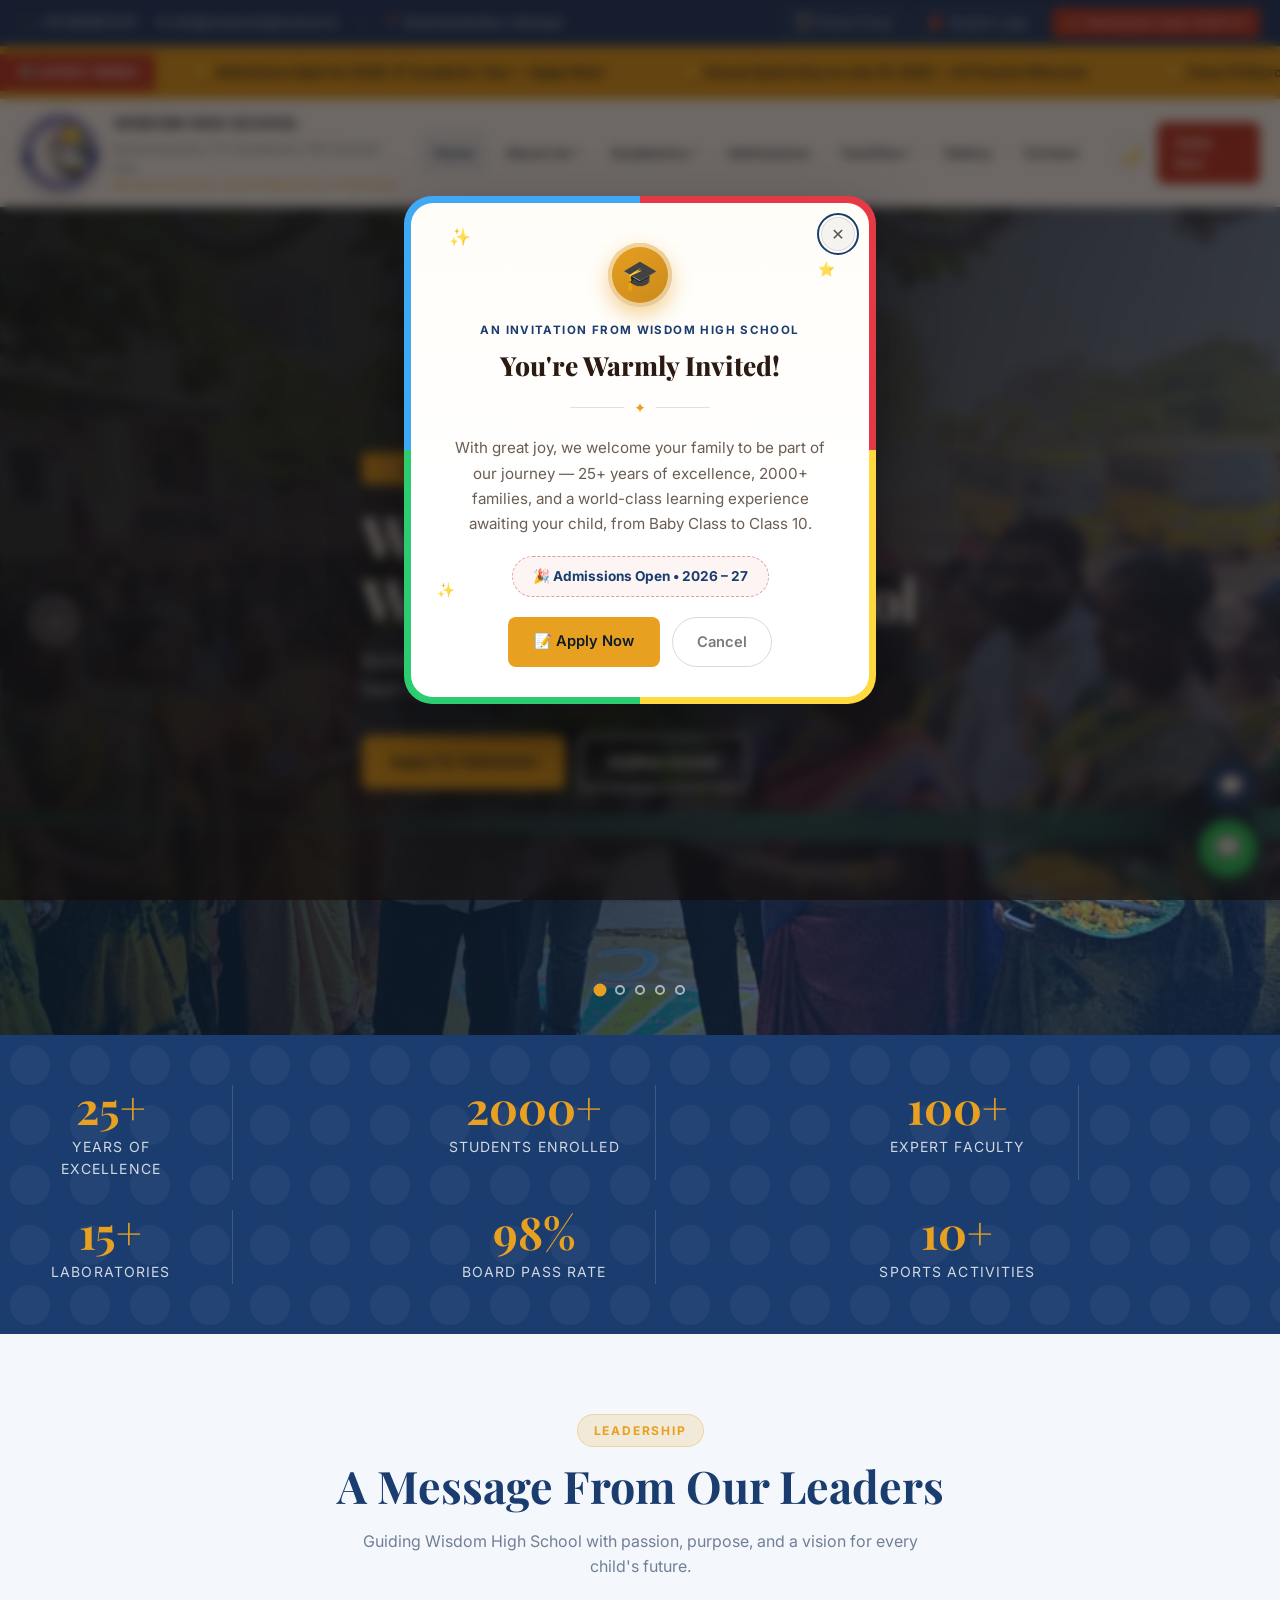
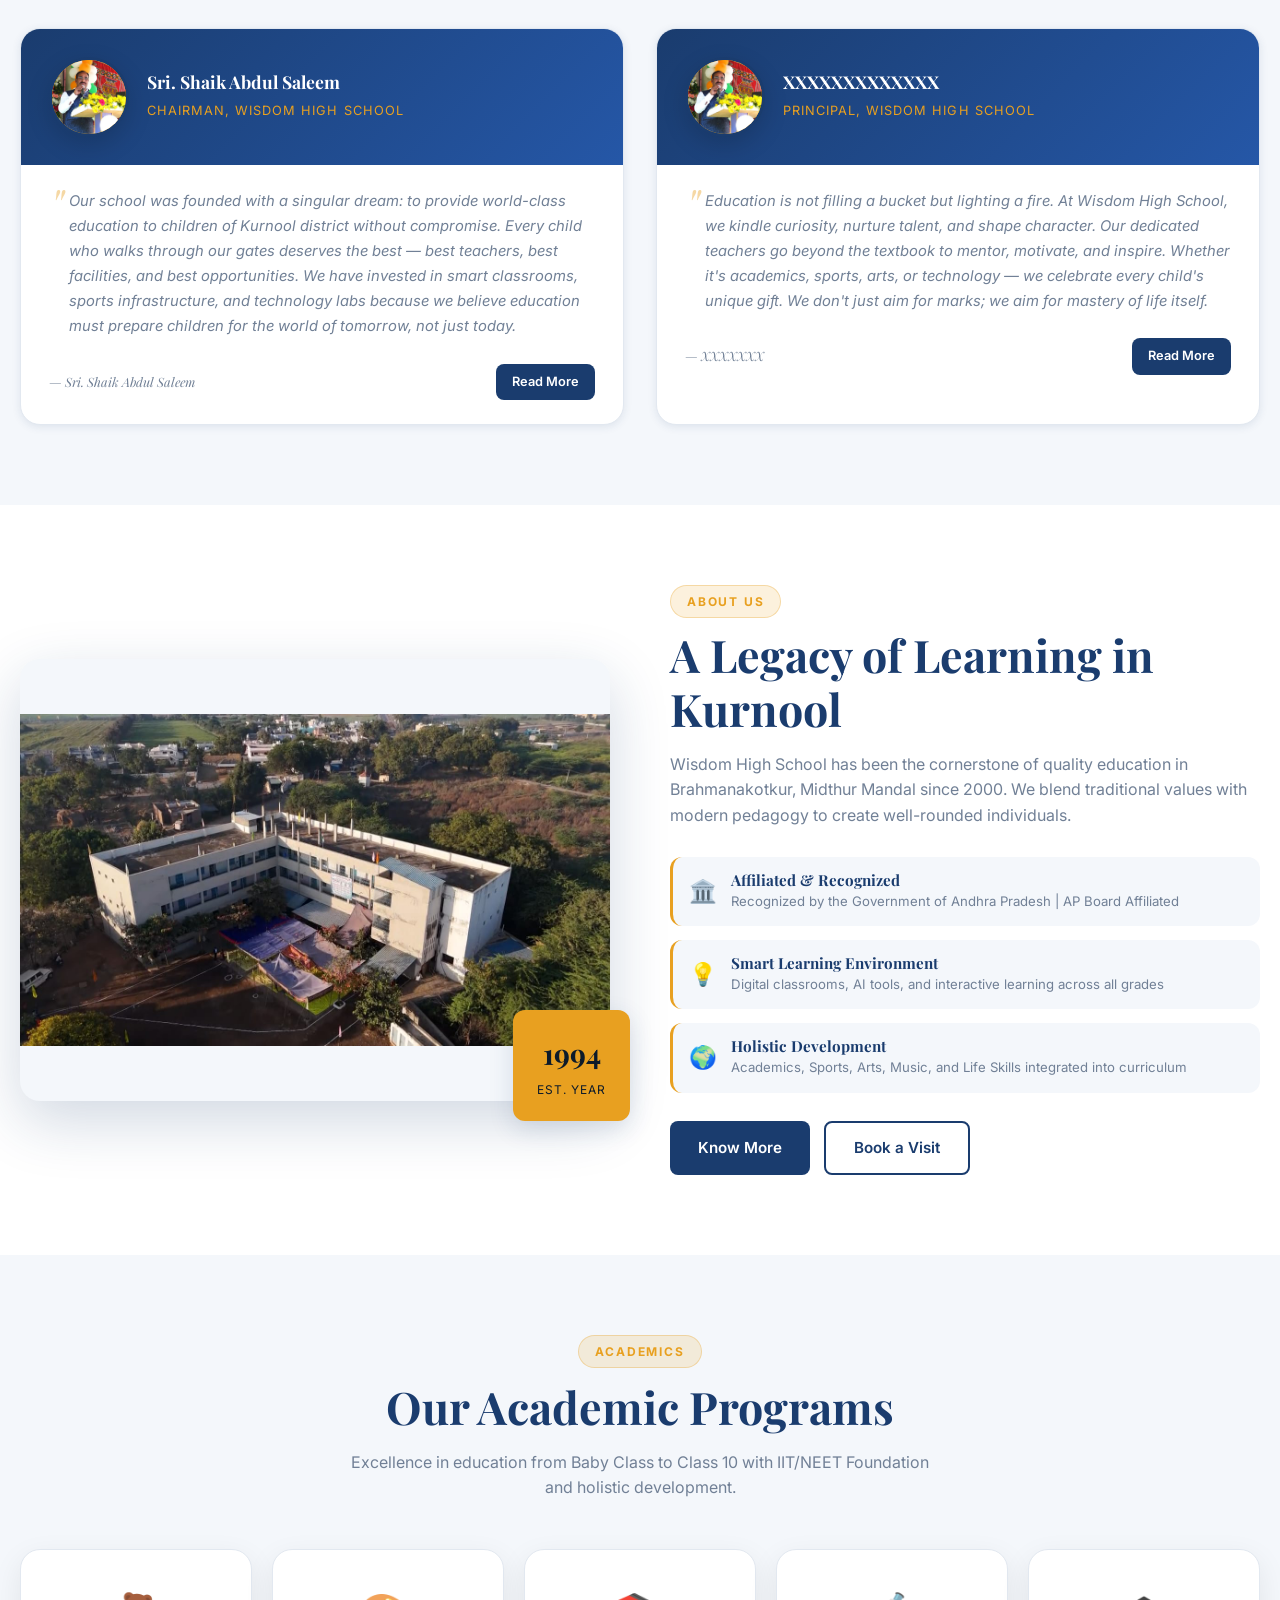
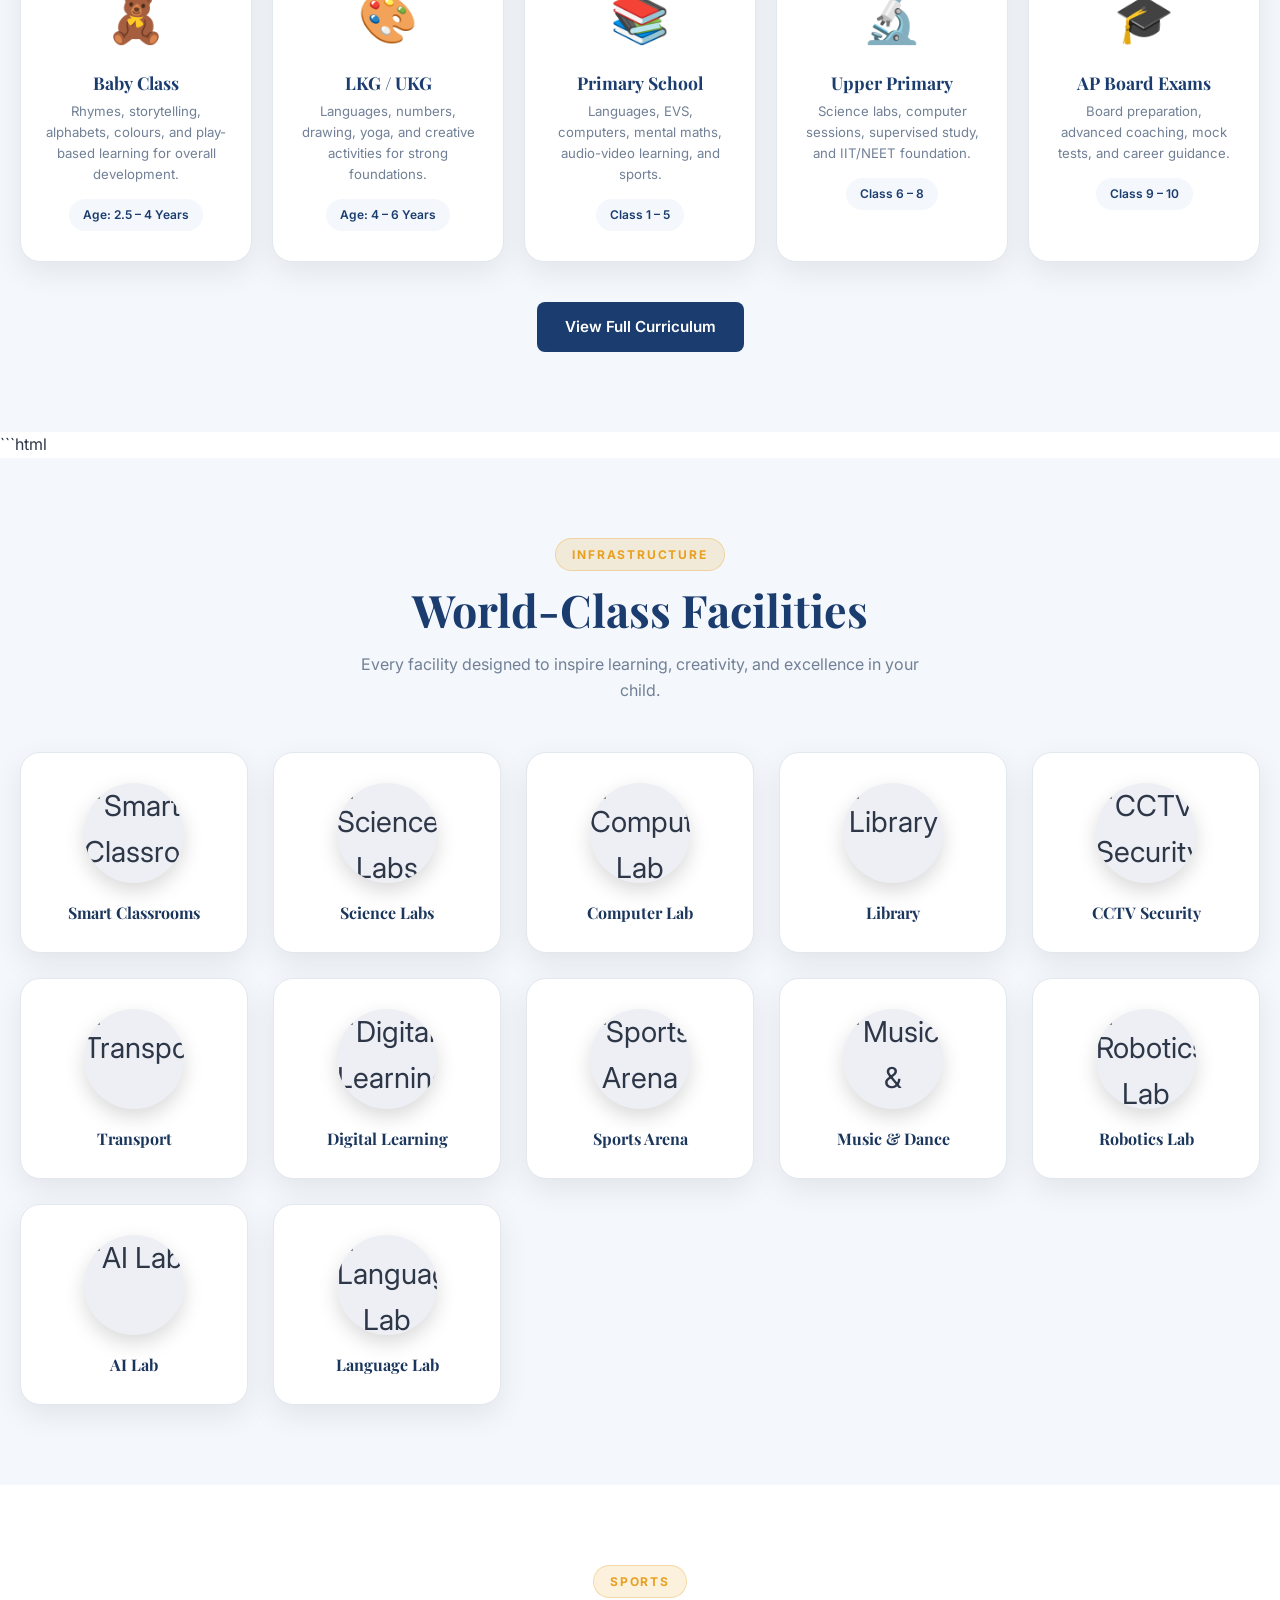
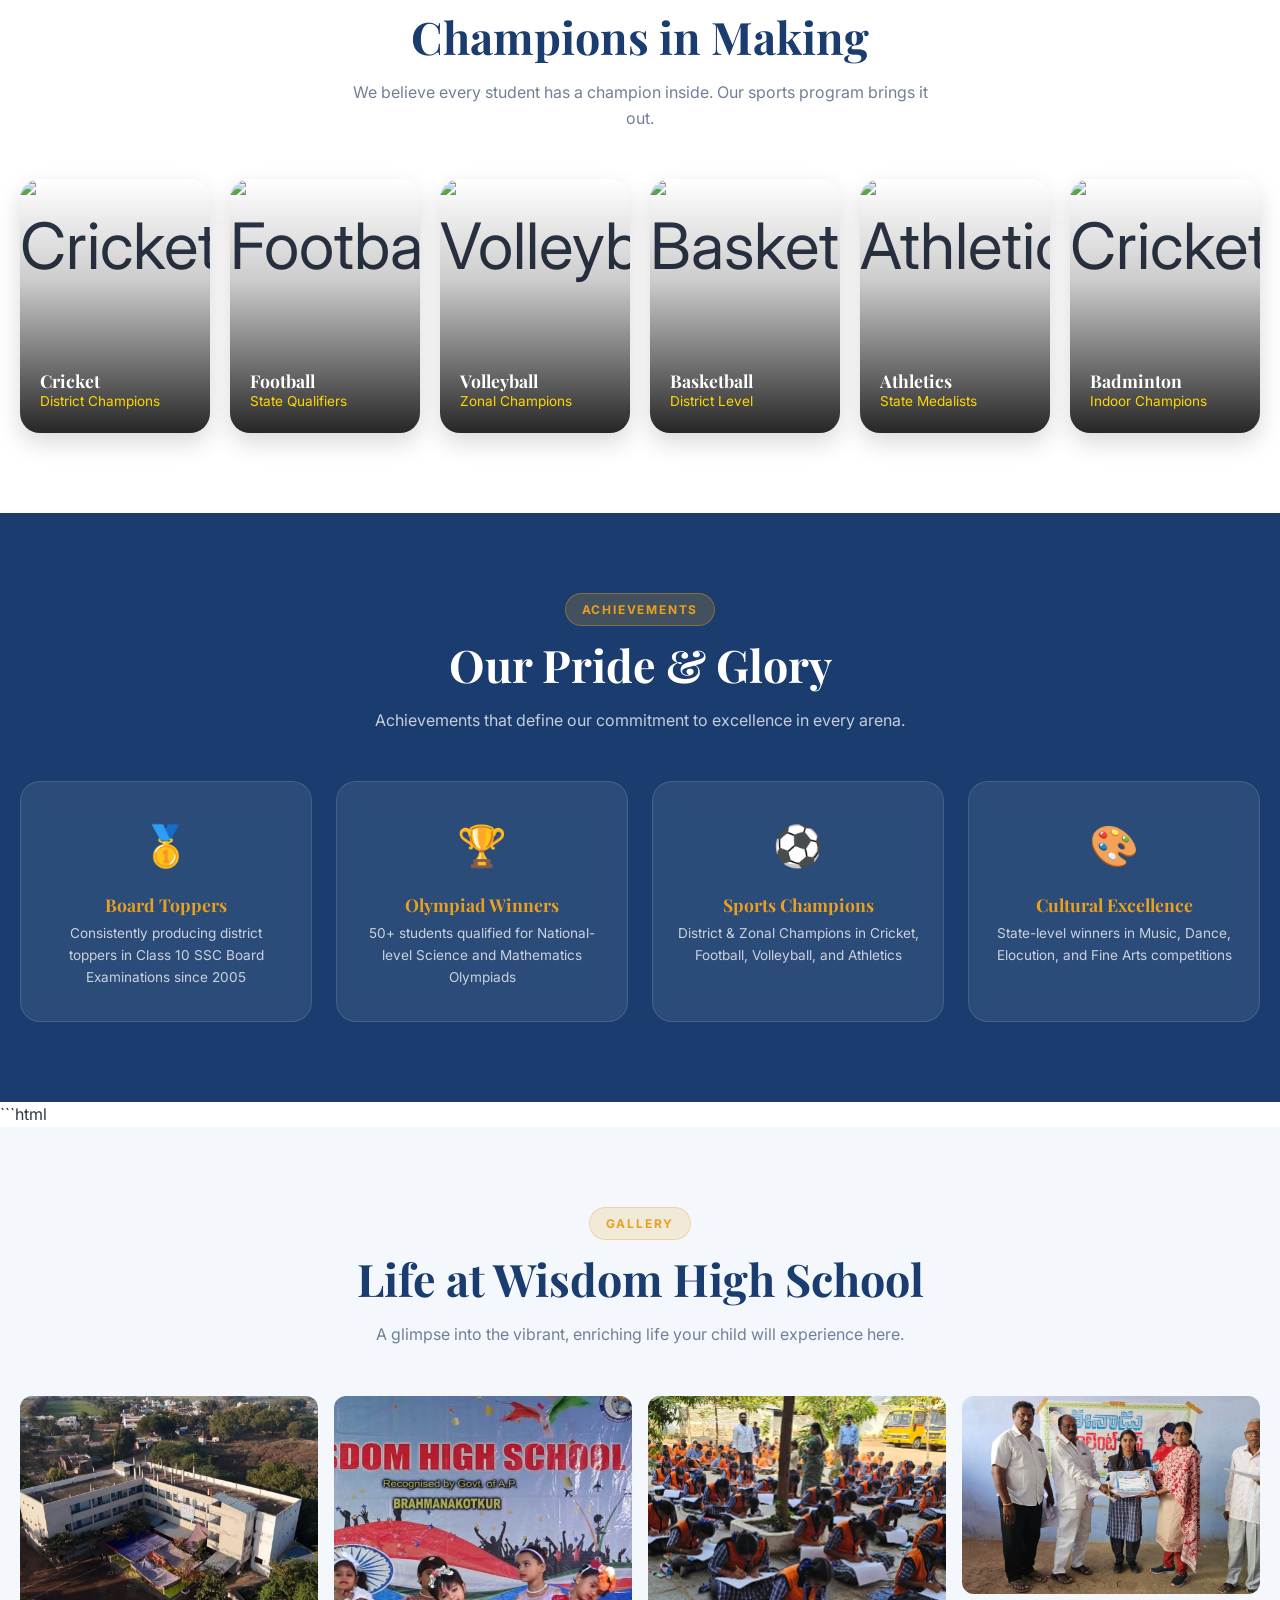
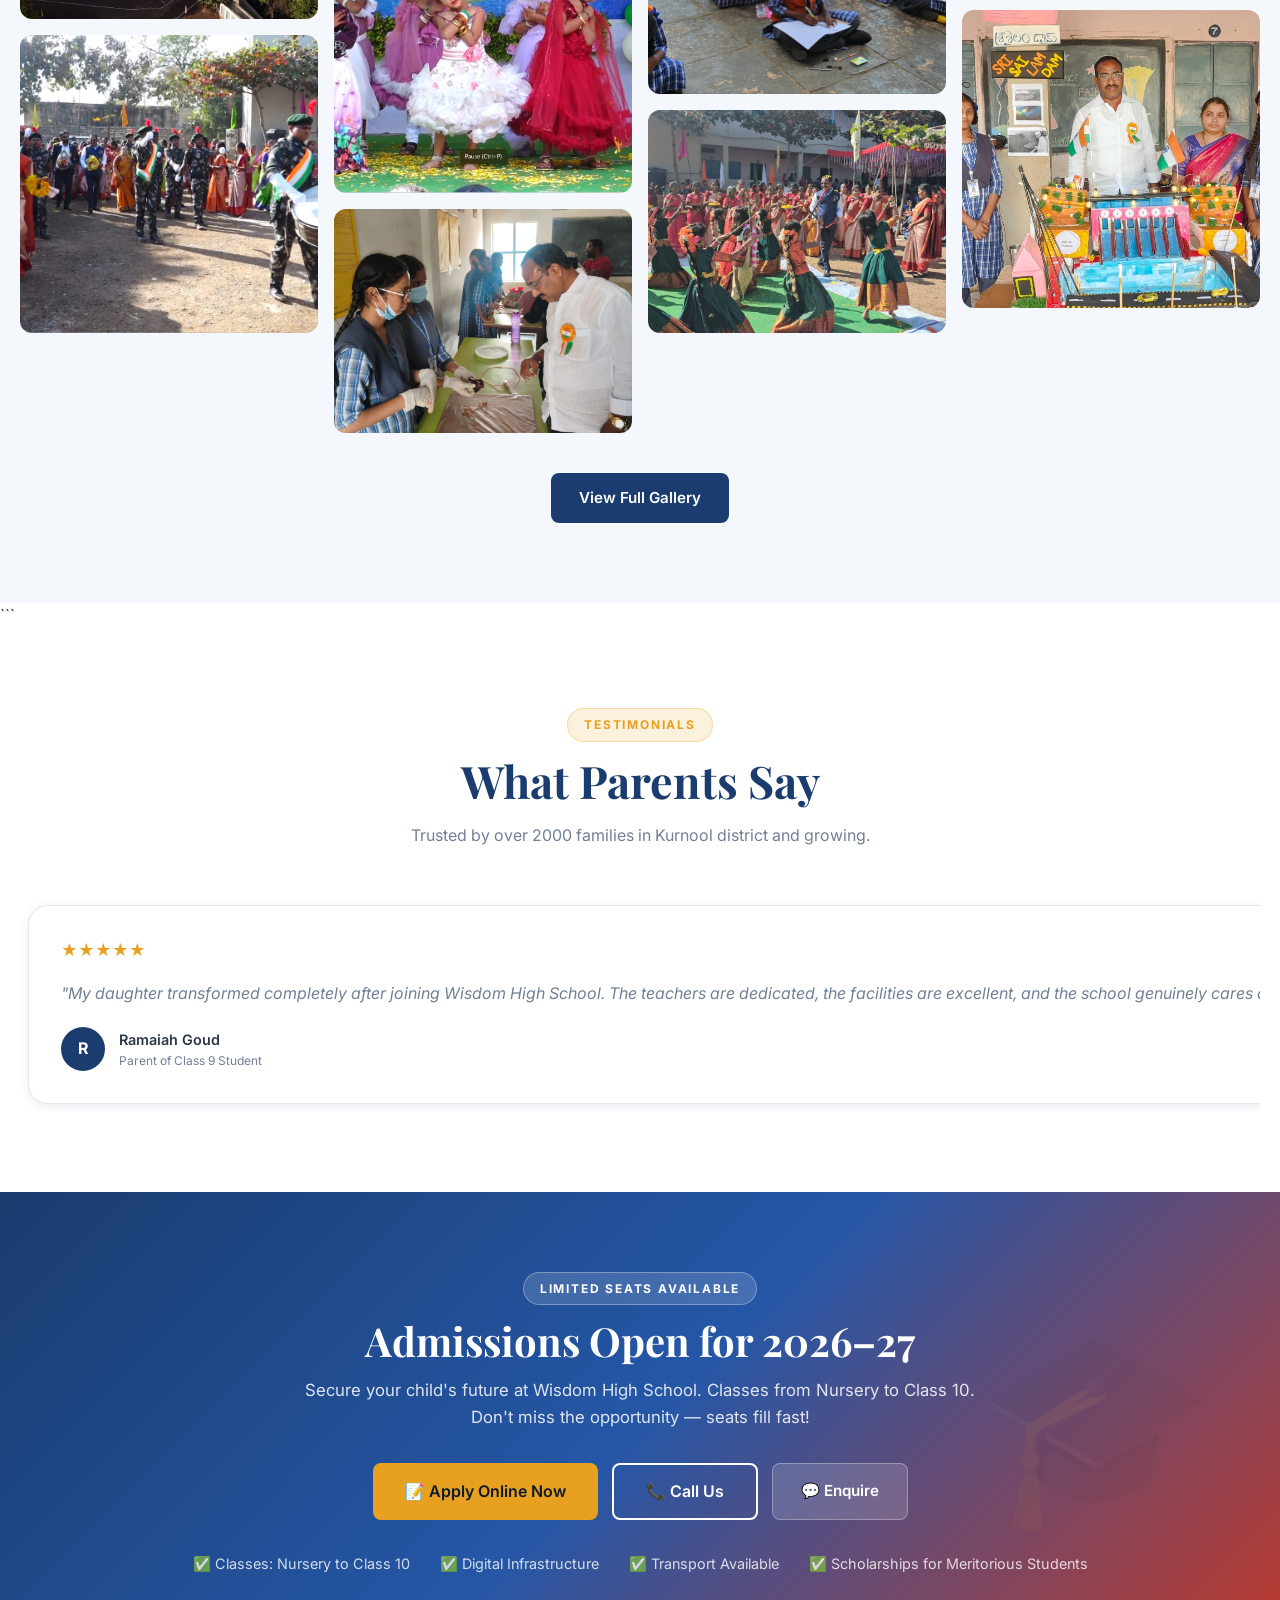
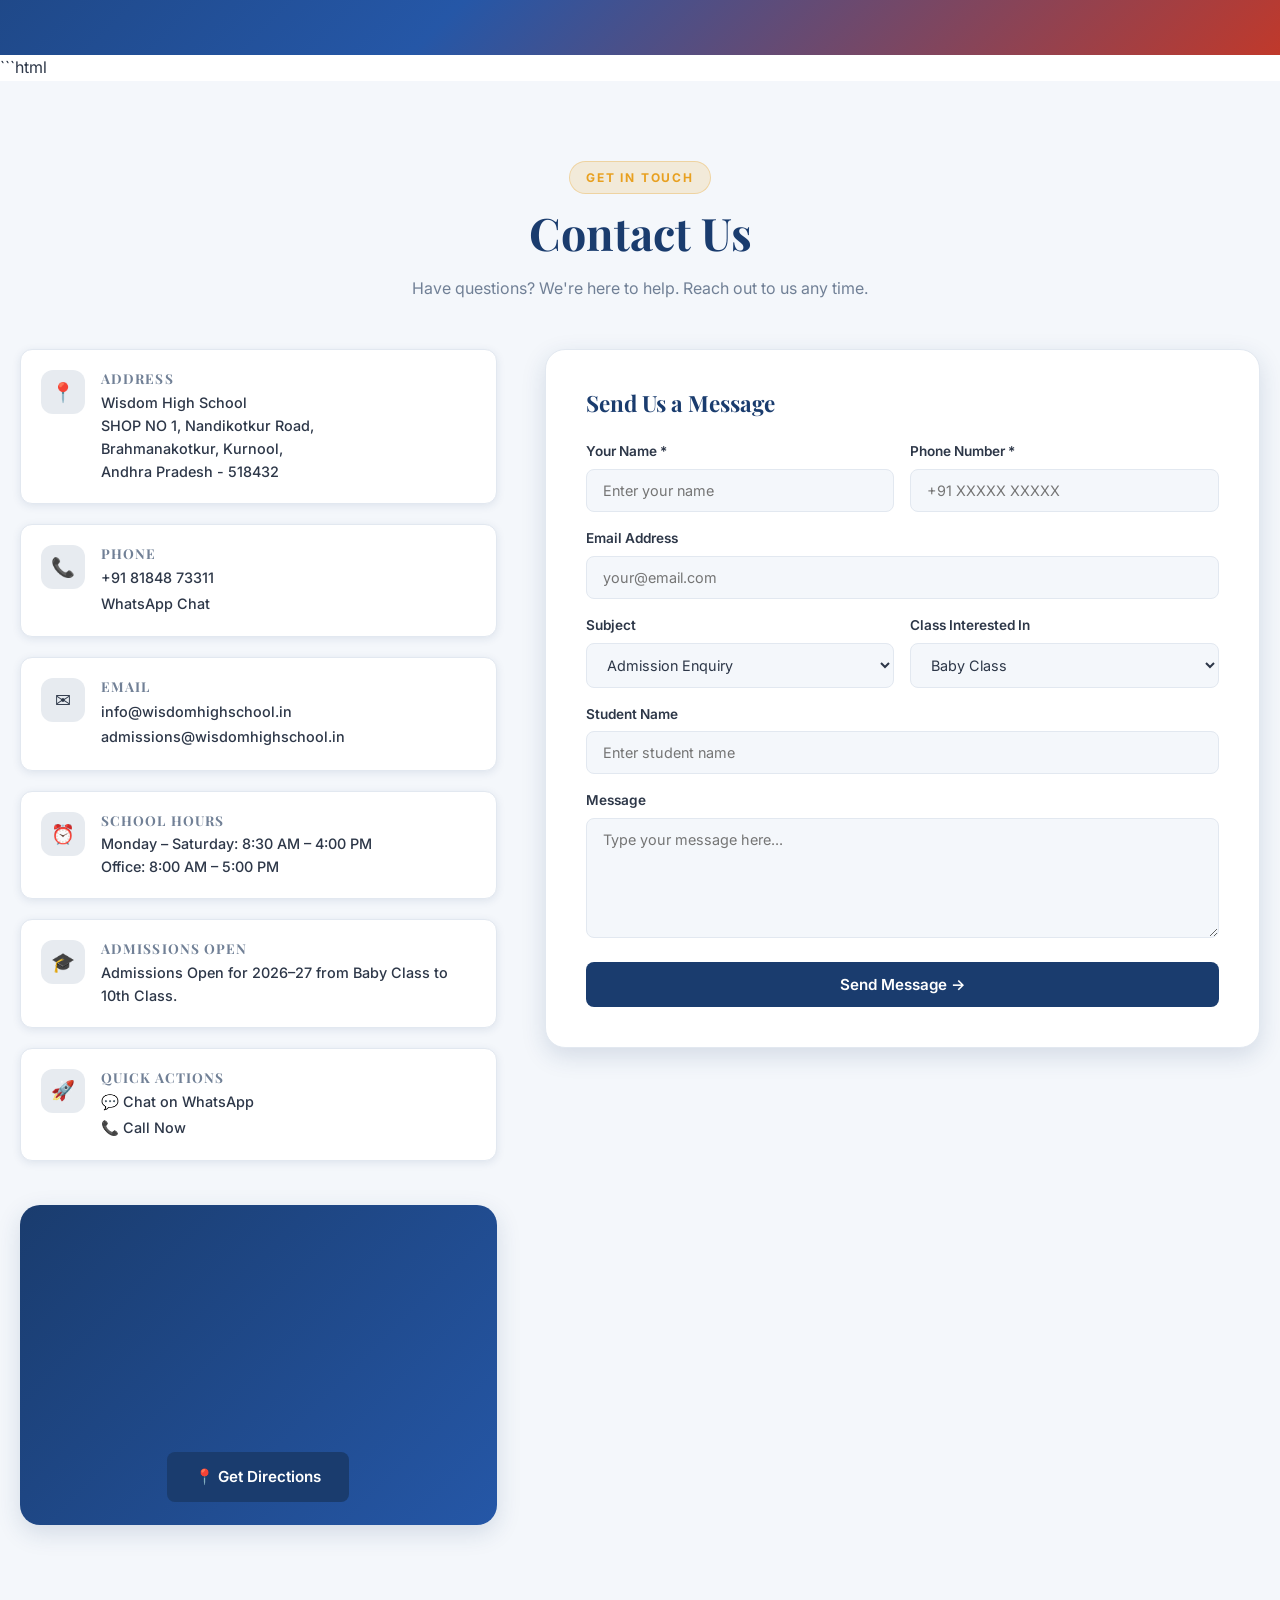
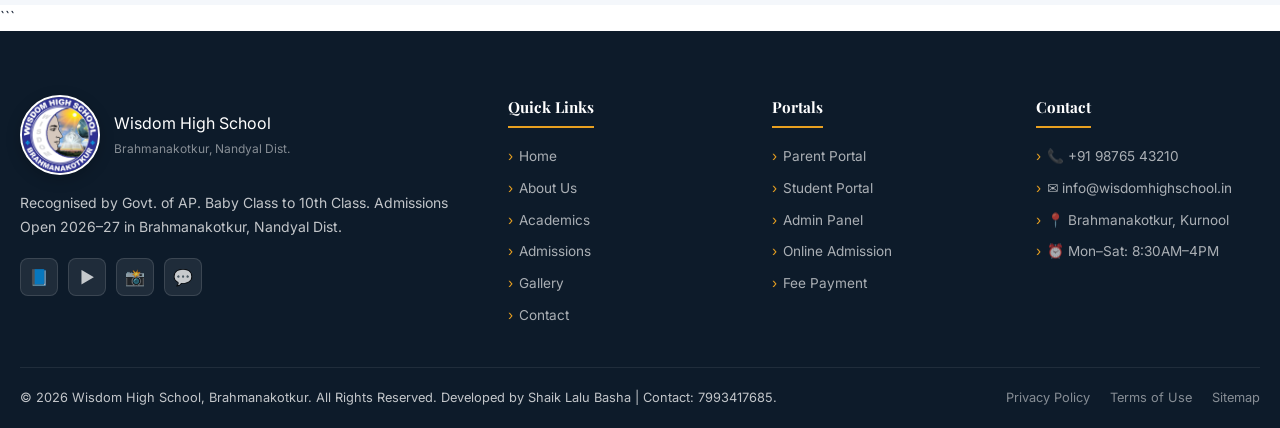
==== commit 5d76ac3a: "Add files via upload" ====
--- a/index.html
+++ b/index.html
@@ -470,7 +470,7 @@
     <img src="assets/images/founder.jpg" alt="Principal - Dr. S. Lakshmi Devi">
 </div>
           <div class="message-person">
-            <h3>Dr. S. Lakshmi Devi</h3>
+            <h3>XXXXXXXXXXXXX</h3>
             <span>Principal, Wisdom High School</span>
           </div>
         </div>
@@ -478,7 +478,7 @@
           <p>Education is not filling a bucket but lighting a fire. At Wisdom High School, we kindle curiosity, nurture talent, and shape character. Our dedicated teachers go beyond the textbook to mentor, motivate, and inspire. Whether it's academics, sports, arts, or technology — we celebrate every child's unique gift. We don't just aim for marks; we aim for mastery of life itself.</p>
         </div>
         <div class="message-footer">
-          <span class="message-sig">— Dr. S. Lakshmi Devi</span>
+          <span class="message-sig">— XXXXXXX</span>
           <a href="about.html#principal" class="btn btn-primary" style="margin-left:auto;font-size:0.8rem;padding:8px 16px;">Read More</a>
         </div>
       </div>
@@ -1189,65 +1189,157 @@
 </section>
 
 <!-- CONTACT -->
-<section class="section-pad contact-section">
+```html
+<section class="section-pad contact-section" id="contact">
   <div class="container">
+
     <div class="text-center" data-aos="fade-up">
       <div class="section-tag">Get in Touch</div>
       <h2 class="section-title">Contact Us</h2>
-      <p class="section-sub">Have questions? We're here to help. Reach out to us any time.</p>
-    </div>
+      <p class="section-sub">
+        Have questions? We're here to help. Reach out to us any time.
+      </p>
+    </div>
+
     <div class="contact-grid">
+
+      <!-- LEFT SIDE -->
       <div class="contact-info" data-aos="fade-right">
+
+        <!-- Address -->
         <div class="contact-card">
           <div class="contact-card-icon">📍</div>
           <div>
             <h4>Address</h4>
-            <p>Wisdom High School, Brahmanakotkur (V),<br>Nandikotkur Mandal, Nandyal District,<br>Andhra Pradesh</p>
-          </div>
-        </div>
+            <p>
+              Wisdom High School<br>
+              SHOP NO 1, Nandikotkur Road,<br>
+              Brahmanakotkur, Kurnool,<br>
+              Andhra Pradesh - 518432
+            </p>
+          </div>
+        </div>
+
+        <!-- Phone -->
         <div class="contact-card">
           <div class="contact-card-icon">📞</div>
           <div>
             <h4>Phone</h4>
             <a href="tel:+918184873311">+91 81848 73311</a><br>
-            <a href="https://wa.me/918184873311">WhatsApp: +91 81848 73311</a>
-          </div>
-        </div>
+            <a href="https://wa.me/918184873311" target="_blank">
+              WhatsApp Chat
+            </a>
+          </div>
+        </div>
+
+        <!-- Email -->
         <div class="contact-card">
           <div class="contact-card-icon">✉️</div>
           <div>
             <h4>Email</h4>
-            <a href="mailto:info@wisdomhighschool.in">info@wisdomhighschool.in</a><br>
-            <a href="mailto:admissions@wisdomhighschool.in">admissions@wisdomhighschool.in</a>
-          </div>
-        </div>
+            <a href="mailto:info@wisdomhighschool.in">
+              info@wisdomhighschool.in
+            </a><br>
+            <a href="mailto:admissions@wisdomhighschool.in">
+              admissions@wisdomhighschool.in
+            </a>
+          </div>
+        </div>
+
+        <!-- Hours -->
         <div class="contact-card">
           <div class="contact-card-icon">⏰</div>
           <div>
             <h4>School Hours</h4>
-            <p>Monday – Saturday: 8:30 AM – 4:00 PM<br>Office: 8:00 AM – 5:00 PM</p>
-          </div>
-        </div>
-        <div class="map-wrap">📍 Brahmanakotkur, Kurnool</div>
-      </div>
+            <p>
+              Monday – Saturday: 8:30 AM – 4:00 PM<br>
+              Office: 8:00 AM – 5:00 PM
+            </p>
+          </div>
+        </div>
+
+        <!-- Admission Card -->
+        <div class="contact-card">
+          <div class="contact-card-icon">🎓</div>
+          <div>
+            <h4>Admissions Open</h4>
+            <p>
+              Admissions Open for 2026–27 from Baby Class to 10th Class.
+            </p>
+          </div>
+        </div>
+
+        <!-- Quick Actions -->
+        <div class="contact-card">
+          <div class="contact-card-icon">🚀</div>
+          <div>
+            <h4>Quick Actions</h4>
+            <a href="https://wa.me/918184873311" target="_blank">
+              💬 Chat on WhatsApp
+            </a><br>
+            <a href="tel:+918184873311">
+              📞 Call Now
+            </a>
+          </div>
+        </div>
+
+        <!-- Google Map -->
+        <div class="map-wrap">
+          <iframe
+            src="https://maps.google.com/maps?q=SHOP%20NO%201,%20Nandikotkur%20Road,%20Brahmanakotkur,%20Kurnool,%20Andhra%20Pradesh%20518432&t=&z=15&ie=UTF8&iwloc=&output=embed"
+            width="100%"
+            height="100%"
+            style="border:0;"
+            allowfullscreen=""
+            loading="lazy">
+          </iframe>
+
+          <div class="map-actions">
+            <a
+              href="https://www.google.com/maps/search/?api=1&query=SHOP+NO+1,+Nandikotkur+Road,+Brahmanakotkur,+Kurnool,+Andhra+Pradesh+518432"
+              target="_blank"
+              class="btn btn-primary">
+              📍 Get Directions
+            </a>
+          </div>
+        </div>
+
+      </div>
+
+      <!-- RIGHT SIDE FORM -->
       <div class="contact-form" data-aos="fade-left">
+
         <h3>Send Us a Message</h3>
+
         <form id="contactForm">
+
           <div class="form-row">
             <div class="form-group">
               <label>Your Name *</label>
-              <input type="text" class="form-control" placeholder="Enter your name" required />
+              <input type="text"
+                     class="form-control"
+                     placeholder="Enter your name"
+                     required>
             </div>
+
             <div class="form-group">
               <label>Phone Number *</label>
-              <input type="tel" class="form-control" placeholder="+91 XXXXX XXXXX" required />
+              <input type="tel"
+                     class="form-control"
+                     placeholder="+91 XXXXX XXXXX"
+                     required>
             </div>
           </div>
+
           <div class="form-group">
             <label>Email Address</label>
-            <input type="email" class="form-control" placeholder="your@email.com" />
-          </div>
+            <input type="email"
+                   class="form-control"
+                   placeholder="your@email.com">
+          </div>
+
           <div class="form-row">
+
             <div class="form-group">
               <label>Subject</label>
               <select class="form-control">
@@ -1255,31 +1347,114 @@
                 <option>Fee Structure</option>
                 <option>Transport</option>
                 <option>General Enquiry</option>
+                <option>Scholarships</option>
                 <option>Other</option>
               </select>
             </div>
+
             <div class="form-group">
               <label>Class Interested In</label>
               <select class="form-control">
-                <option>Nursery</option>
+                <option>Baby Class</option>
                 <option>LKG / UKG</option>
                 <option>Class 1–5</option>
                 <option>Class 6–8</option>
                 <option>Class 9–10</option>
               </select>
             </div>
-          </div>
+
+          </div>
+
+          <div class="form-group">
+            <label>Student Name</label>
+            <input type="text"
+                   class="form-control"
+                   placeholder="Enter student name">
+          </div>
+
           <div class="form-group">
             <label>Message</label>
-            <textarea class="form-control" rows="4" placeholder="Type your message here..."></textarea>
-          </div>
-          <button type="submit" class="btn btn-primary" style="width:100%;justify-content:center;">Send Message →</button>
+            <textarea class="form-control"
+                      rows="5"
+                      placeholder="Type your message here..."></textarea>
+          </div>
+
+          <button type="submit"
+                  class="btn btn-primary"
+                  style="width:100%;justify-content:center;">
+            Send Message →
+          </button>
+
         </form>
-      </div>
-    </div>
+
+      </div>
+
+    </div>
+
   </div>
 </section>
-
+```
+<style>```css
+/* Advanced Contact Features */
+.contact-card:hover{
+  transform: translateY(-5px);
+  box-shadow: var(--shadow-md);
+}
+
+.map-wrap{
+  position: relative;
+  height: 320px;
+  border-radius: var(--radius-lg);
+  overflow: hidden;
+  margin-top: 24px;
+  box-shadow: var(--shadow-md);
+}
+
+.map-wrap iframe{
+  width:100%;
+  height:100%;
+}
+
+.map-actions{
+  position:absolute;
+  bottom:15px;
+  left:50%;
+  transform:translateX(-50%);
+}
+
+.contact-form .btn{
+  transition:0.3s ease;
+}
+
+.contact-form .btn:hover{
+  transform:translateY(-3px);
+}
+
+.contact-card a{
+  transition:0.3s ease;
+}
+
+.contact-card a:hover{
+  color:var(--primary);
+}
+
+@media (max-width: 992px){
+
+  .contact-grid{
+    grid-template-columns:1fr;
+  }
+
+  .form-row{
+    grid-template-columns:1fr;
+  }
+
+  .map-wrap{
+    height:250px;
+  }
+
+}
+```
+</style>
 <!-- FOOTER -->
 <footer id="footer">
   <div class="footer-top">
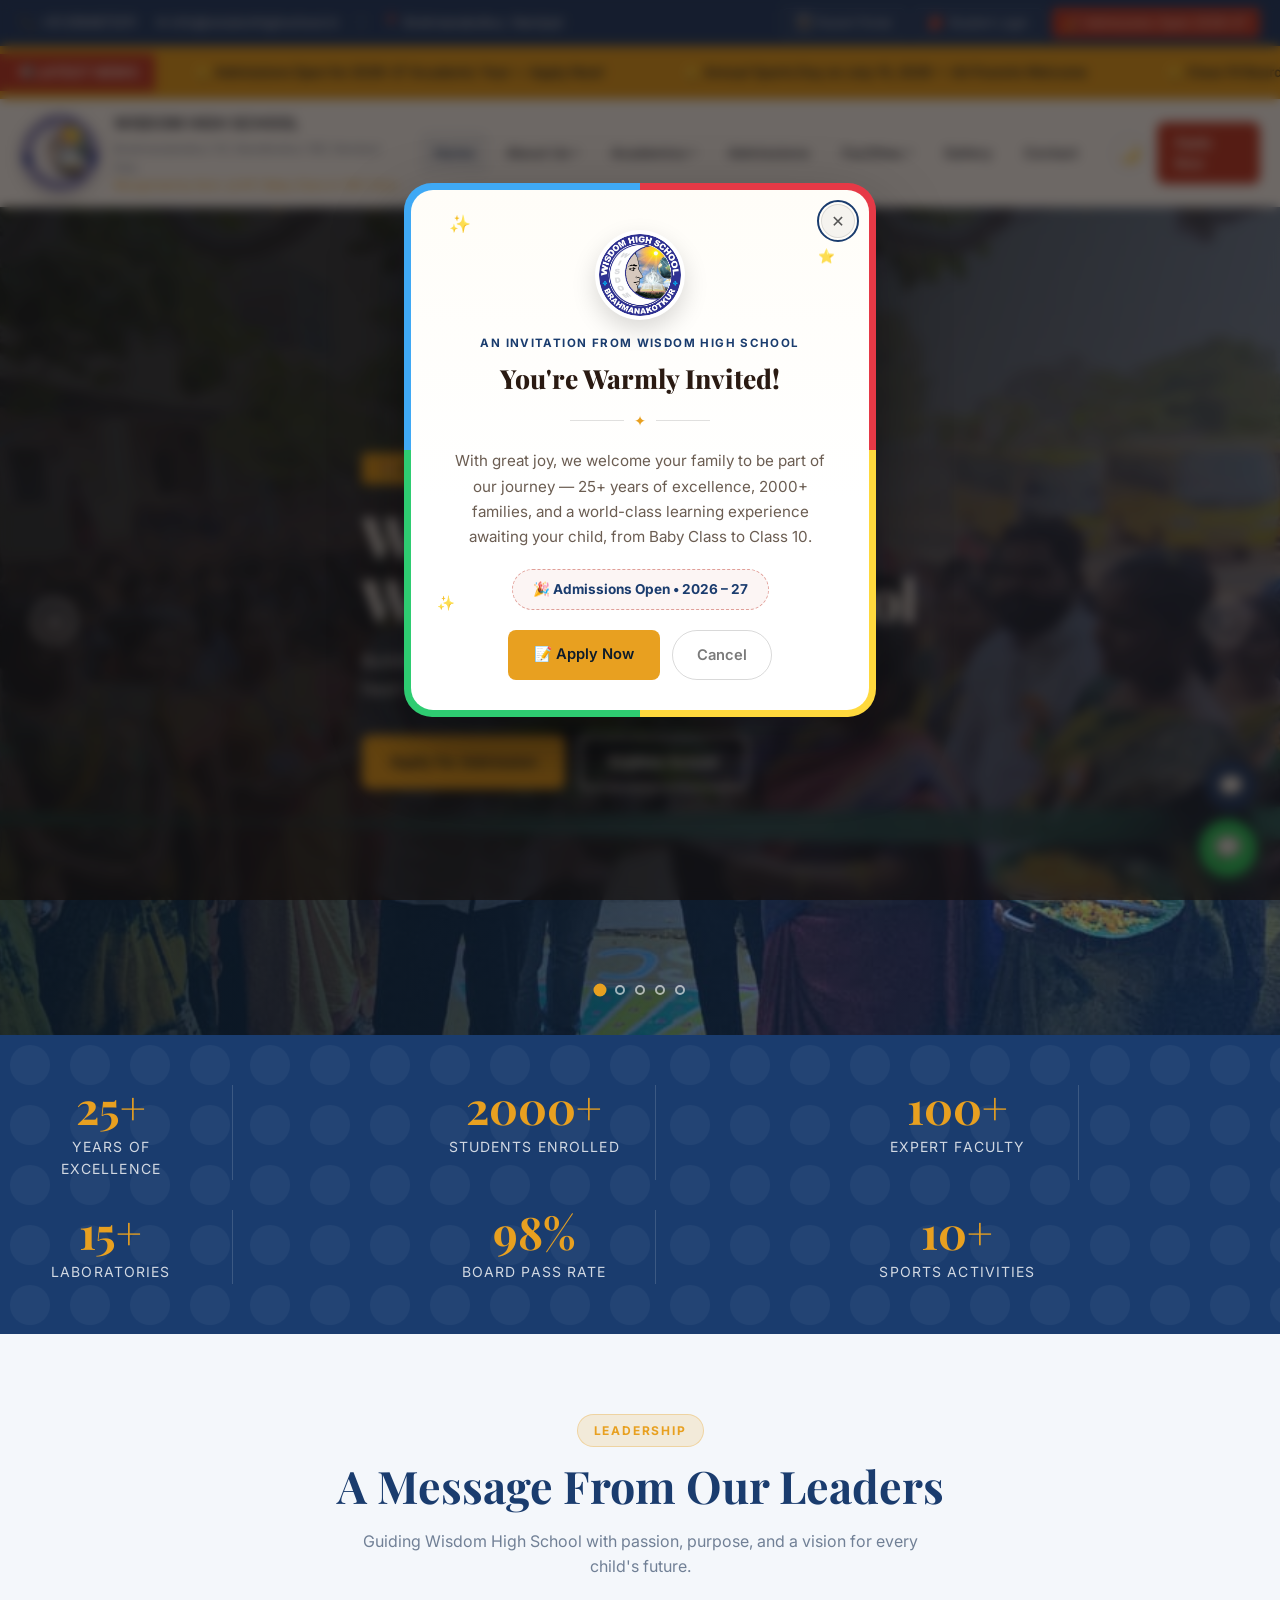
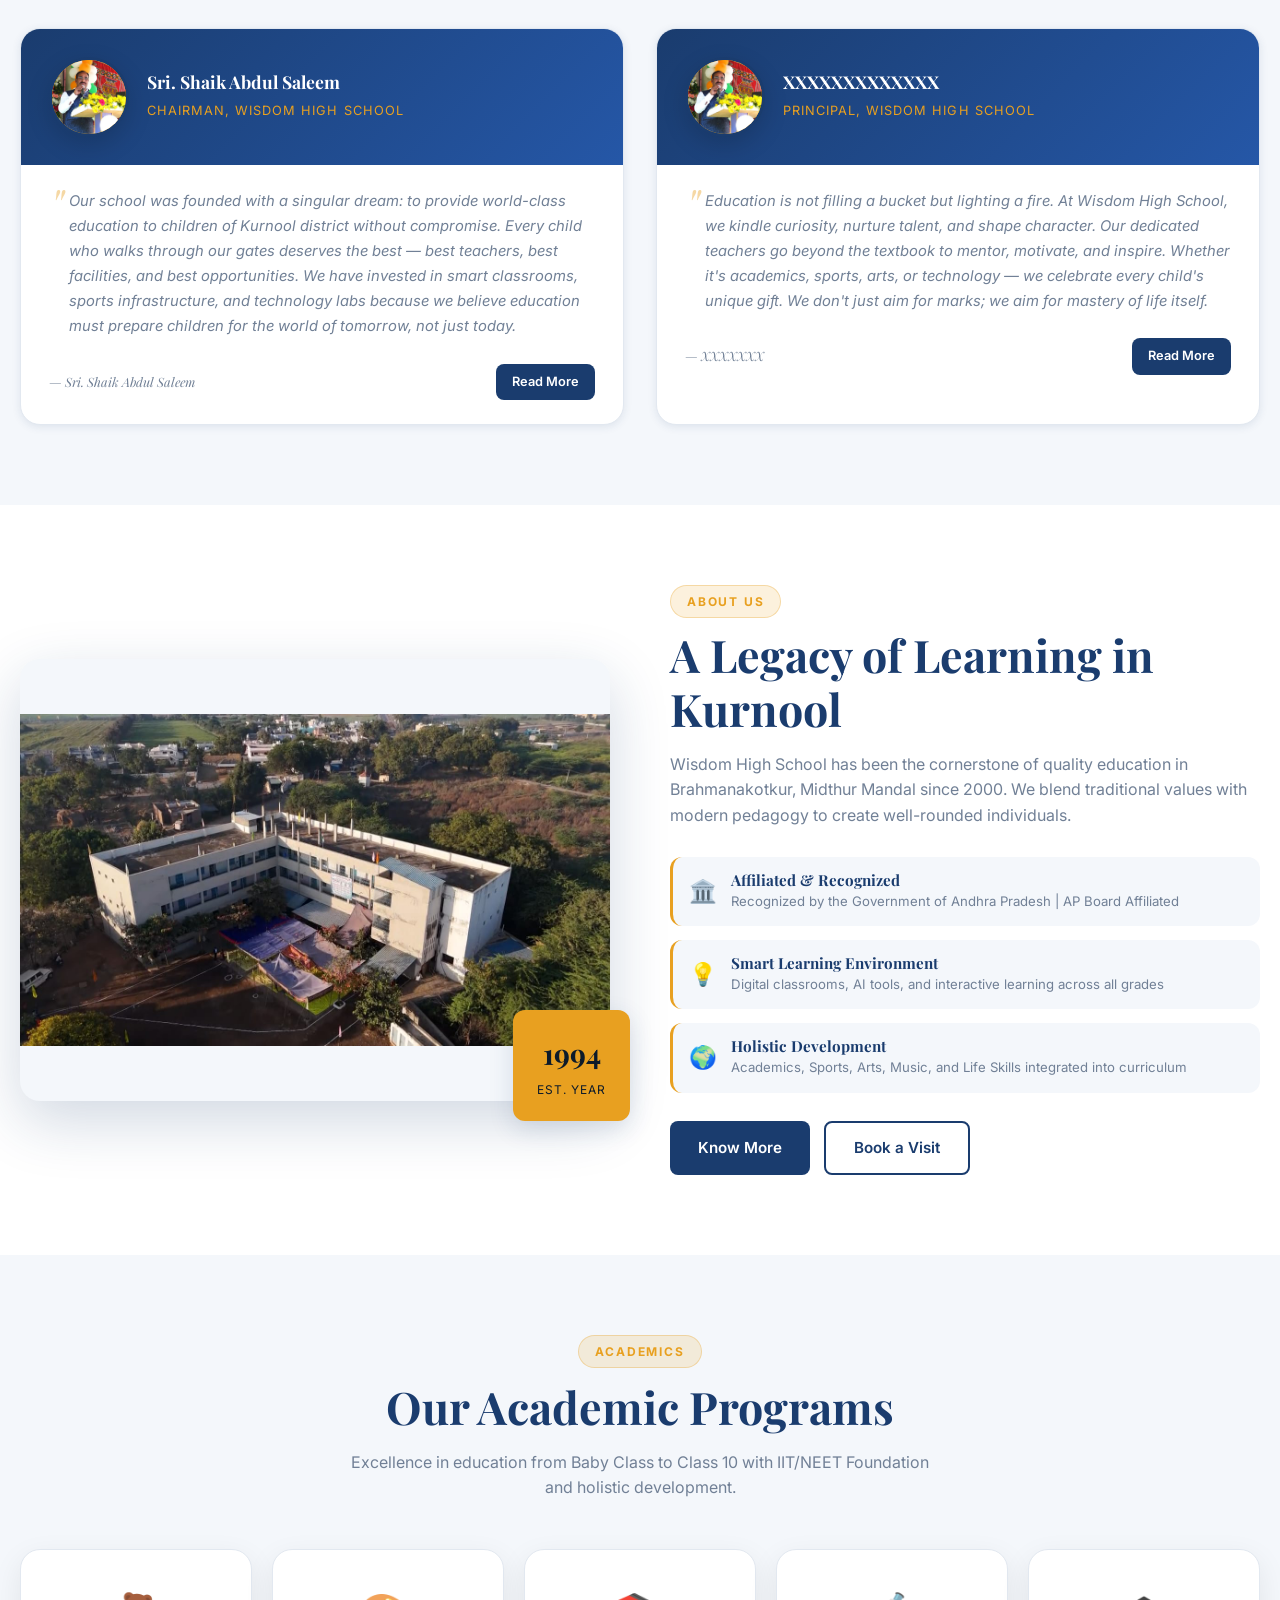
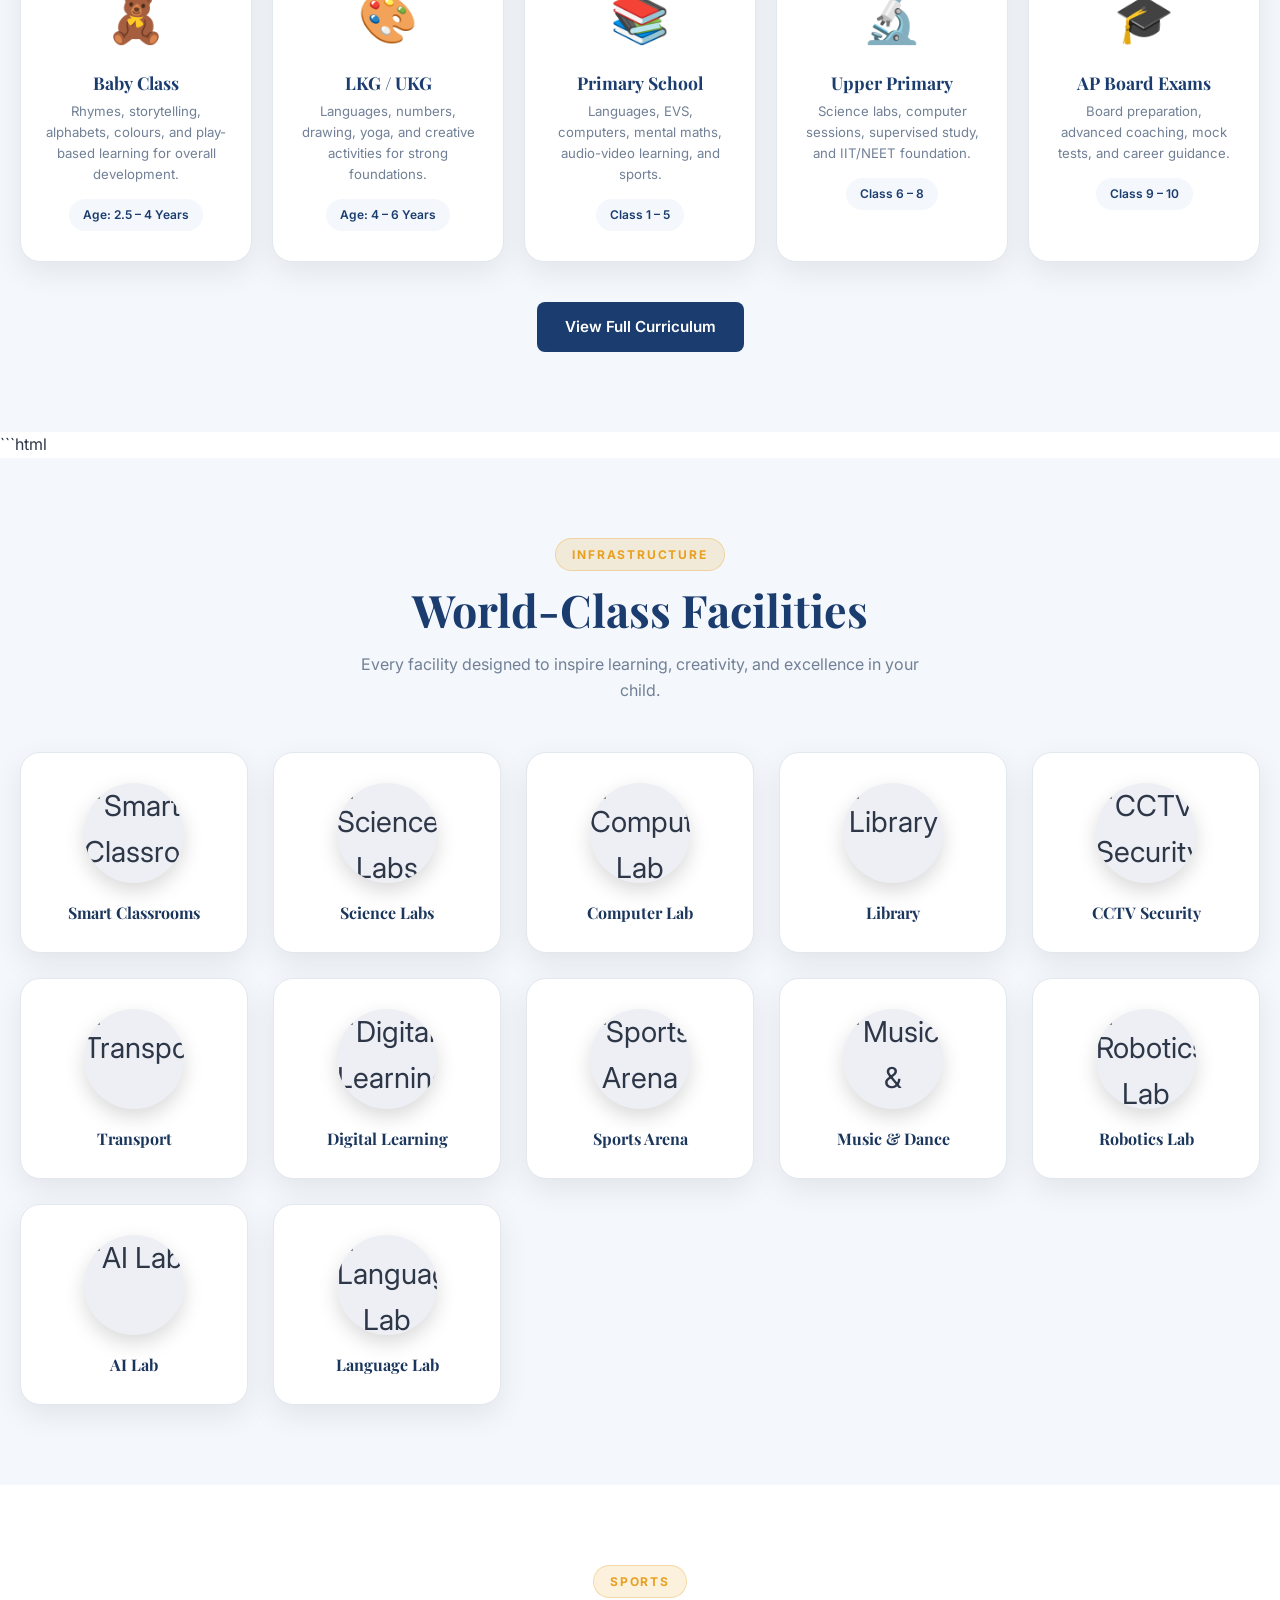
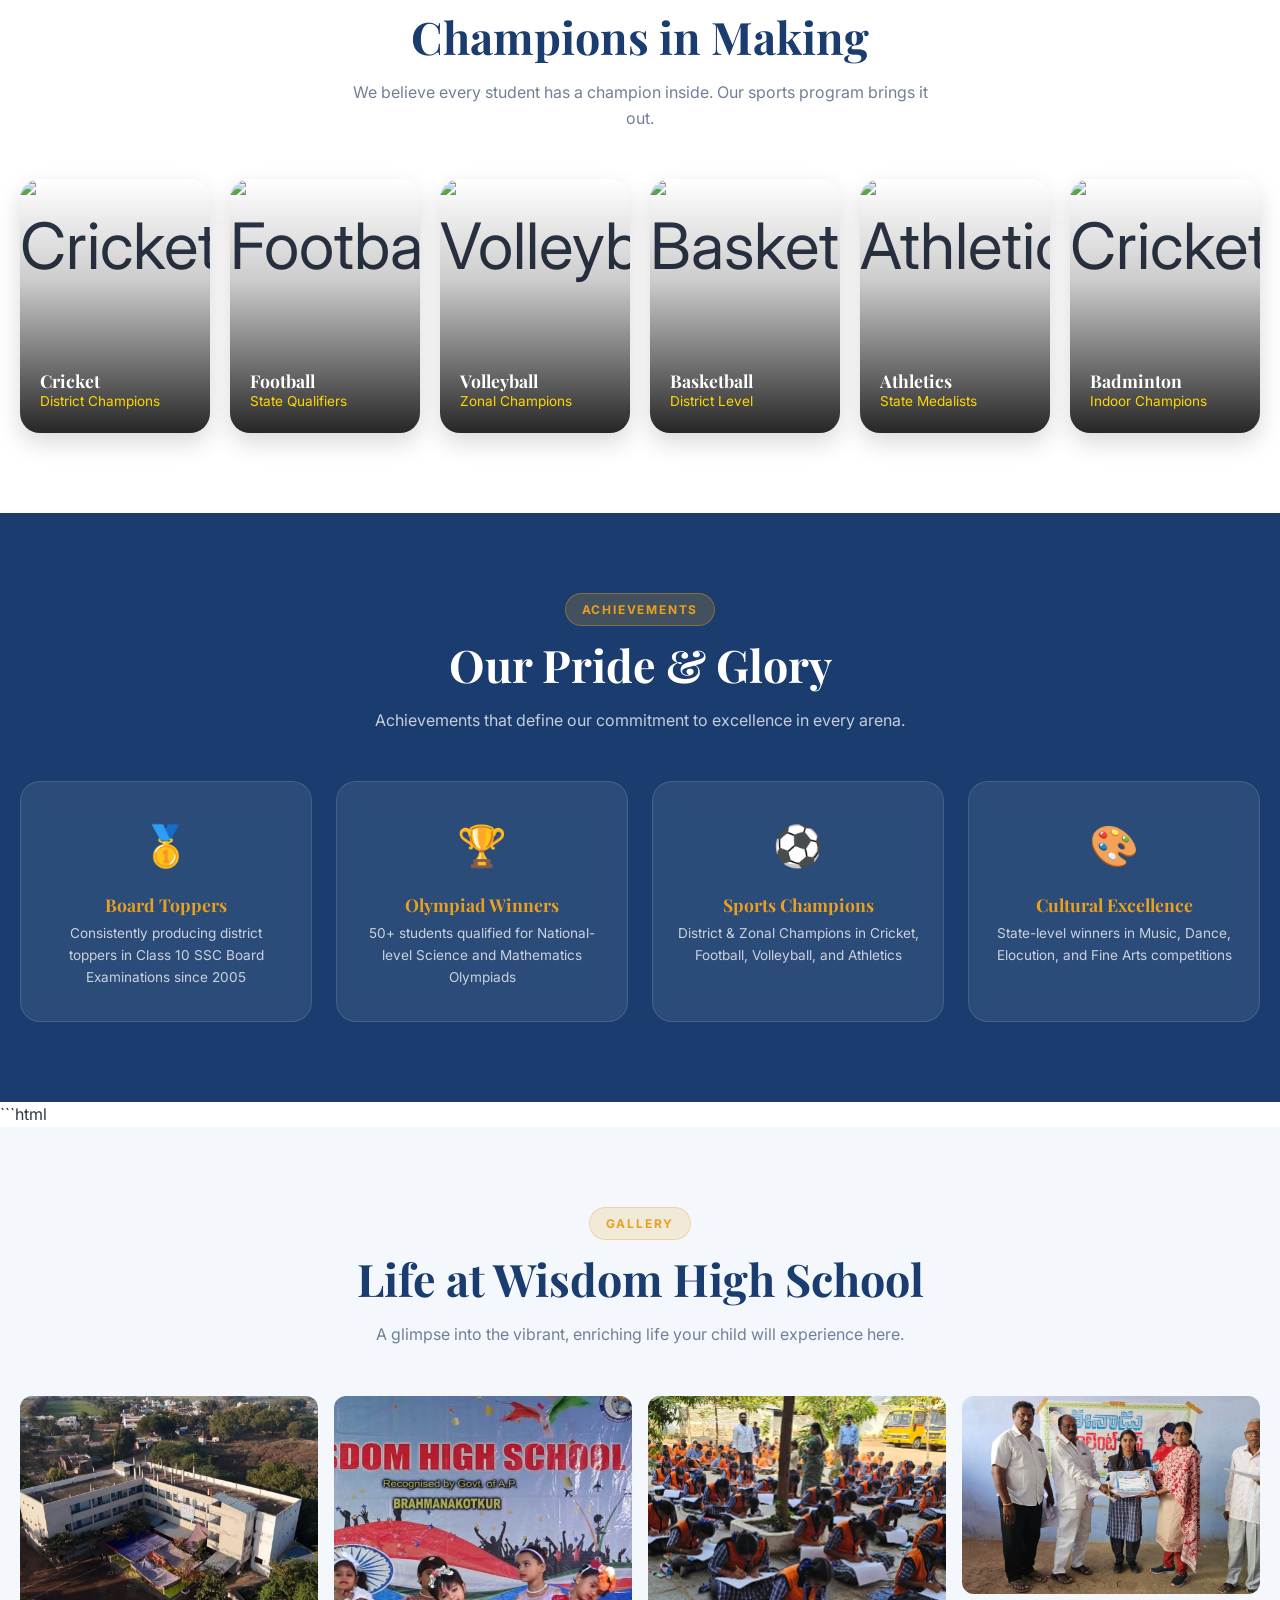
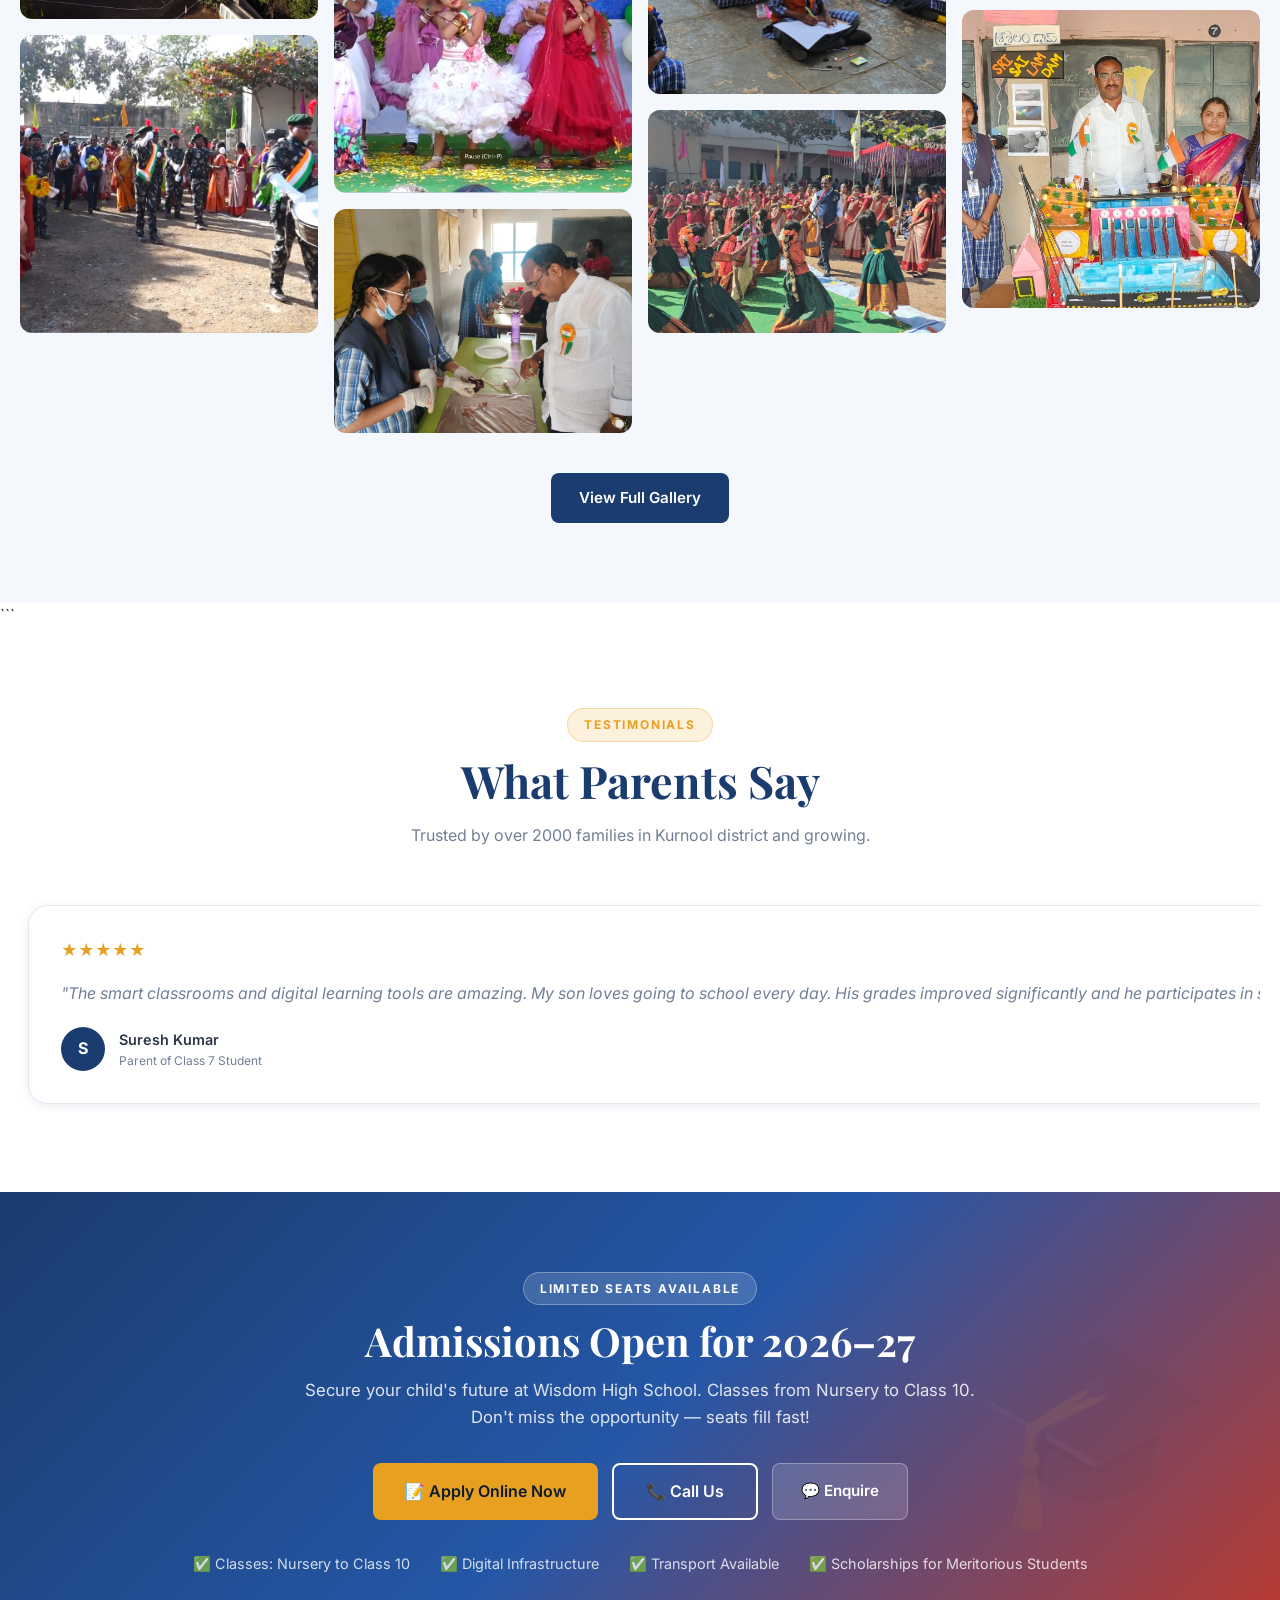
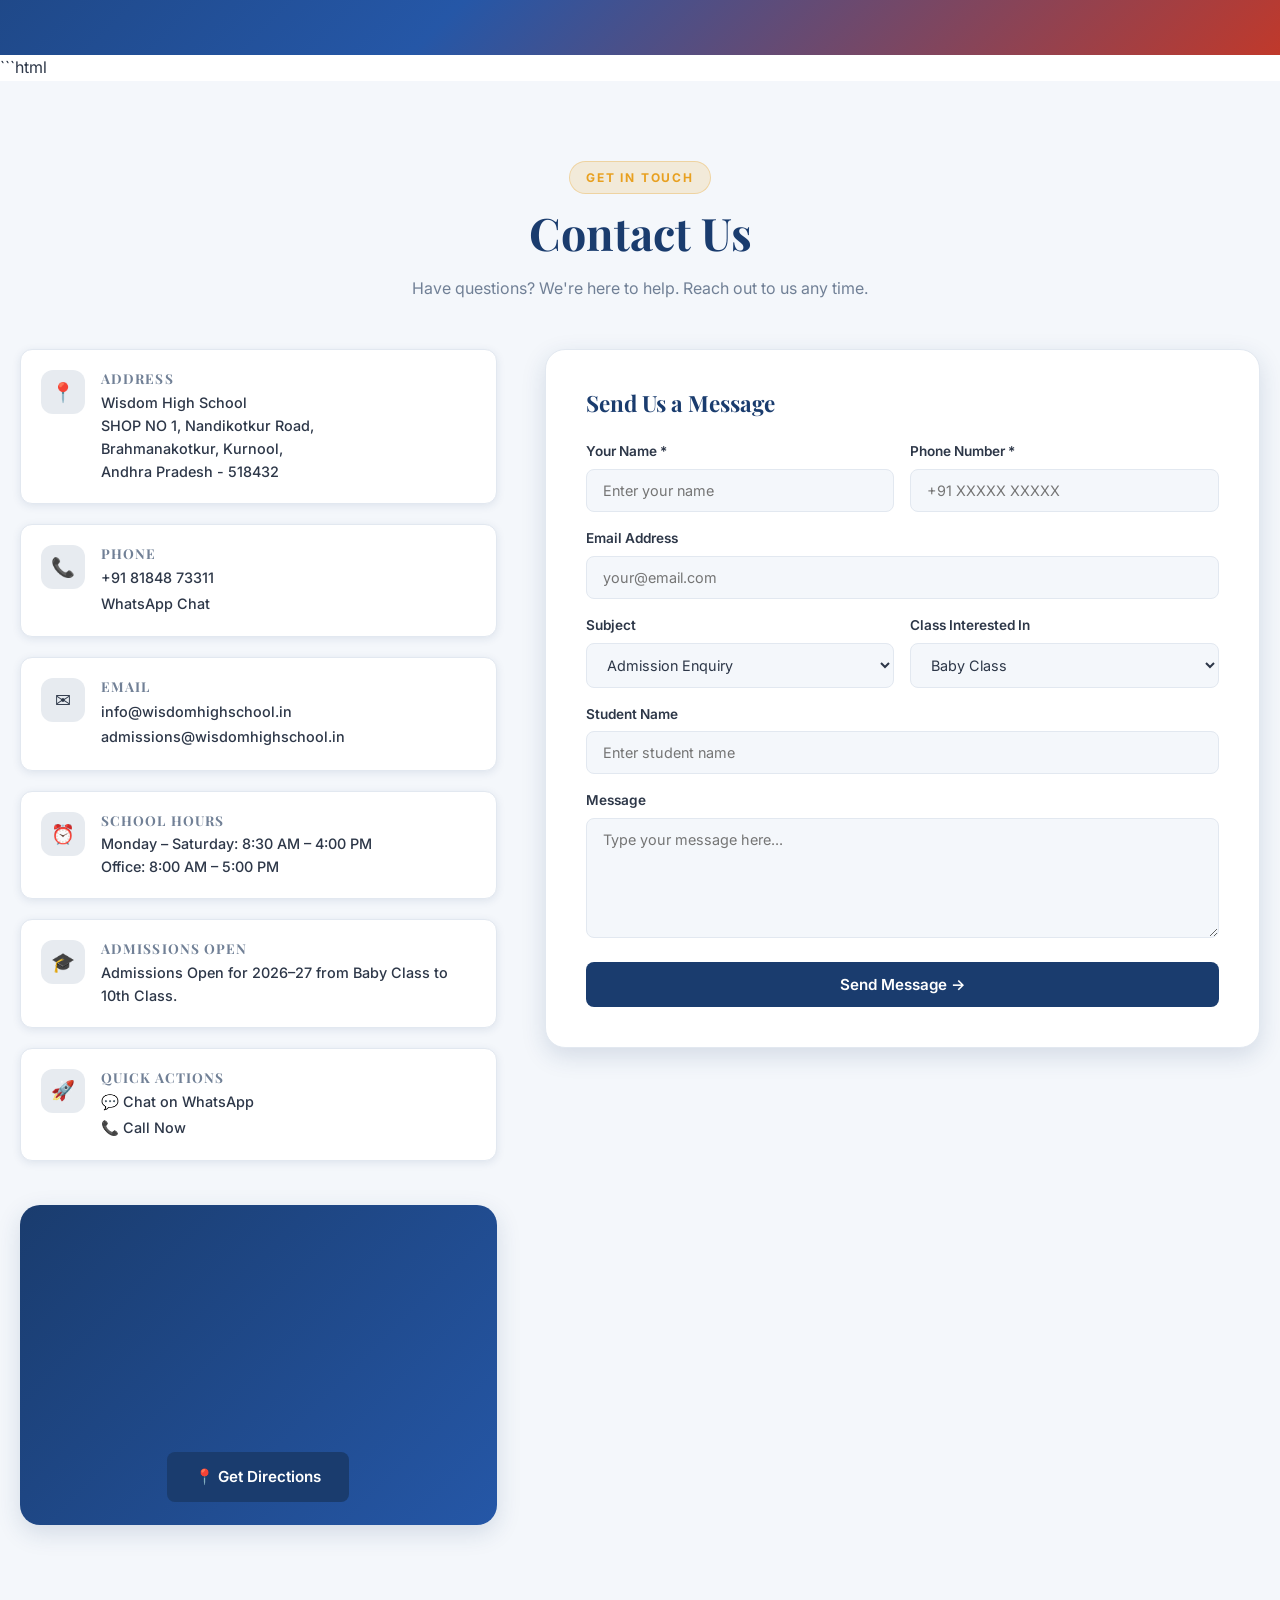
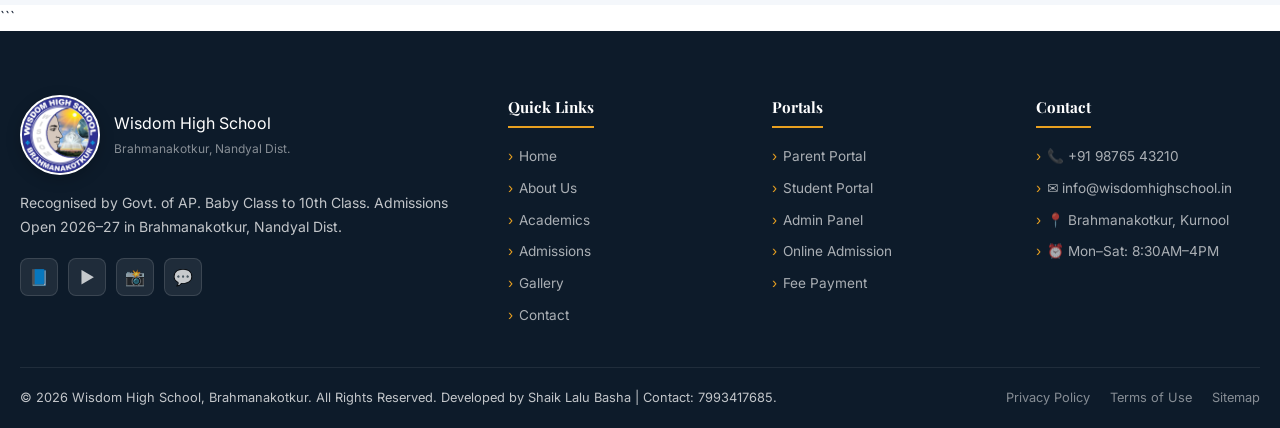
==== commit 814ee263: "Add files via upload" ====
--- a/index.html
+++ b/index.html
@@ -1557,7 +1557,17 @@
       <span class="invite-sparkle s1" aria-hidden="true">✨</span>
       <span class="invite-sparkle s2" aria-hidden="true">⭐</span>
       <span class="invite-sparkle s3" aria-hidden="true">✨</span>
-      <div class="invite-seal">🎓</div>
+      <div class="invite-seal"
+     style="width:90px;height:90px;border-radius:50%;
+            overflow:hidden;background:#fff;
+            border:4px solid rgba(255,255,255,0.9);
+            box-shadow:0 10px 25px rgba(0,0,0,.15);
+            display:flex;align-items:center;justify-content:center;">
+
+    <img src="assets/icons/logo.jpg"
+         alt="School Logo"
+         style="width:100%;height:100%;object-fit:cover;">
+</div>
       <div class="invite-eyebrow">An Invitation From Wisdom High School</div>
       <h2 class="invite-title" id="inviteTitle">You're Warmly Invited!</h2>
       <div class="invite-divider">✦</div>
